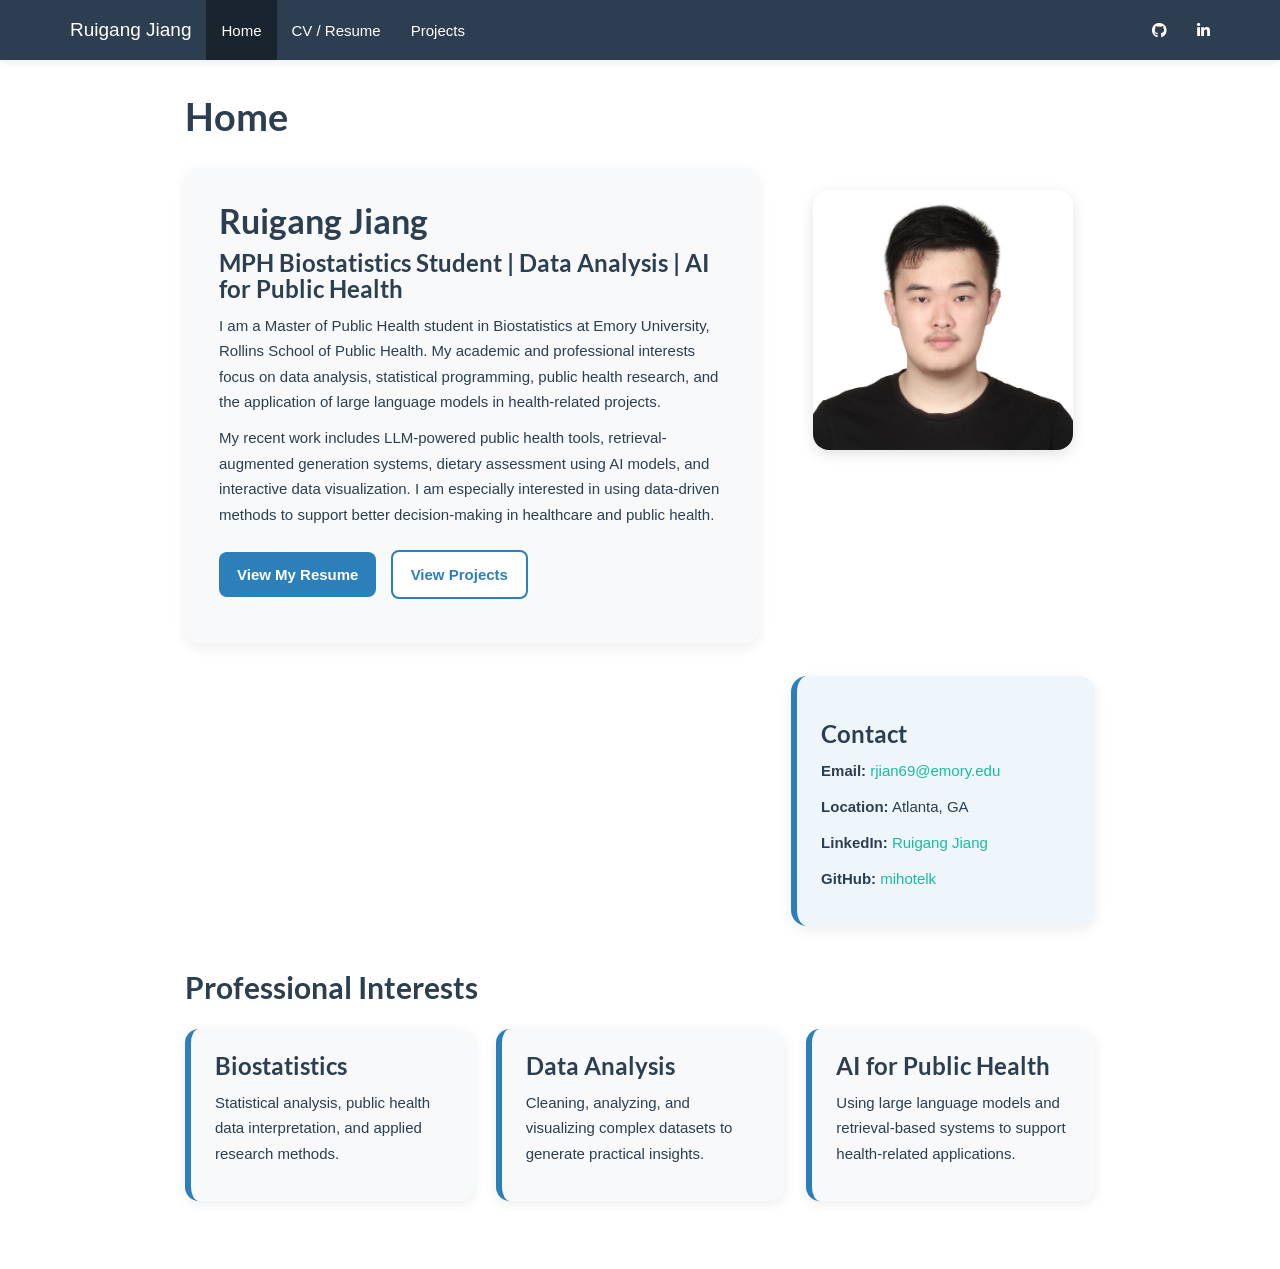
==== docs/index.html @ 3372ec4f "complete personal website" ====
<!DOCTYPE html>

<html>

<head>

<meta charset="utf-8" />
<meta name="generator" content="pandoc" />
<meta http-equiv="X-UA-Compatible" content="IE=EDGE" />




<title>Home</title>

<script src="site_libs/header-attrs-2.29/header-attrs.js"></script>
<script src="site_libs/jquery-3.6.0/jquery-3.6.0.min.js"></script>
<meta name="viewport" content="width=device-width, initial-scale=1" />
<link href="site_libs/bootstrap-3.3.5/css/flatly.min.css" rel="stylesheet" />
<script src="site_libs/bootstrap-3.3.5/js/bootstrap.min.js"></script>
<script src="site_libs/bootstrap-3.3.5/shim/html5shiv.min.js"></script>
<script src="site_libs/bootstrap-3.3.5/shim/respond.min.js"></script>
<style>h1 {font-size: 34px;}
       h1.title {font-size: 38px;}
       h2 {font-size: 30px;}
       h3 {font-size: 24px;}
       h4 {font-size: 18px;}
       h5 {font-size: 16px;}
       h6 {font-size: 12px;}
       code {color: inherit; background-color: rgba(0, 0, 0, 0.04);}
       pre:not([class]) { background-color: white }</style>
<script src="site_libs/navigation-1.1/tabsets.js"></script>
<link href="site_libs/highlightjs-9.12.0/default.css" rel="stylesheet" />
<script src="site_libs/highlightjs-9.12.0/highlight.js"></script>
<link href="site_libs/font-awesome-6.5.2/css/all.min.css" rel="stylesheet" />
<link href="site_libs/font-awesome-6.5.2/css/v4-shims.min.css" rel="stylesheet" />

<style type="text/css">
  code{white-space: pre-wrap;}
  span.smallcaps{font-variant: small-caps;}
  span.underline{text-decoration: underline;}
  div.column{display: inline-block; vertical-align: top; width: 50%;}
  div.hanging-indent{margin-left: 1.5em; text-indent: -1.5em;}
  ul.task-list{list-style: none;}
    </style>

<style type="text/css">code{white-space: pre;}</style>
<script type="text/javascript">
if (window.hljs) {
  hljs.configure({languages: []});
  hljs.initHighlightingOnLoad();
  if (document.readyState && document.readyState === "complete") {
    window.setTimeout(function() { hljs.initHighlighting(); }, 0);
  }
}
</script>






<link rel="stylesheet" href="styles.css" type="text/css" />



<style type = "text/css">
.main-container {
  max-width: 940px;
  margin-left: auto;
  margin-right: auto;
}
img {
  max-width:100%;
}
.tabbed-pane {
  padding-top: 12px;
}
.html-widget {
  margin-bottom: 20px;
}
button.code-folding-btn:focus {
  outline: none;
}
summary {
  display: list-item;
}
details > summary > p:only-child {
  display: inline;
}
pre code {
  padding: 0;
}
</style>


<style type="text/css">
.dropdown-submenu {
  position: relative;
}
.dropdown-submenu>.dropdown-menu {
  top: 0;
  left: 100%;
  margin-top: -6px;
  margin-left: -1px;
  border-radius: 0 6px 6px 6px;
}
.dropdown-submenu:hover>.dropdown-menu {
  display: block;
}
.dropdown-submenu>a:after {
  display: block;
  content: " ";
  float: right;
  width: 0;
  height: 0;
  border-color: transparent;
  border-style: solid;
  border-width: 5px 0 5px 5px;
  border-left-color: #cccccc;
  margin-top: 5px;
  margin-right: -10px;
}
.dropdown-submenu:hover>a:after {
  border-left-color: #adb5bd;
}
.dropdown-submenu.pull-left {
  float: none;
}
.dropdown-submenu.pull-left>.dropdown-menu {
  left: -100%;
  margin-left: 10px;
  border-radius: 6px 0 6px 6px;
}
</style>

<script type="text/javascript">
// manage active state of menu based on current page
$(document).ready(function () {
  // active menu anchor
  href = window.location.pathname
  href = href.substr(href.lastIndexOf('/') + 1)
  if (href === "")
    href = "index.html";
  var menuAnchor = $('a[href="' + href + '"]');

  // mark the anchor link active (and if it's in a dropdown, also mark that active)
  var dropdown = menuAnchor.closest('li.dropdown');
  if (window.bootstrap) { // Bootstrap 4+
    menuAnchor.addClass('active');
    dropdown.find('> .dropdown-toggle').addClass('active');
  } else { // Bootstrap 3
    menuAnchor.parent().addClass('active');
    dropdown.addClass('active');
  }

  // Navbar adjustments
  var navHeight = $(".navbar").first().height() + 15;
  var style = document.createElement('style');
  var pt = "padding-top: " + navHeight + "px; ";
  var mt = "margin-top: -" + navHeight + "px; ";
  var css = "";
  // offset scroll position for anchor links (for fixed navbar)
  for (var i = 1; i <= 6; i++) {
    css += ".section h" + i + "{ " + pt + mt + "}\n";
  }
  style.innerHTML = "body {" + pt + "padding-bottom: 40px; }\n" + css;
  document.head.appendChild(style);
});
</script>

<!-- tabsets -->

<style type="text/css">
.tabset-dropdown > .nav-tabs {
  display: inline-table;
  max-height: 500px;
  min-height: 44px;
  overflow-y: auto;
  border: 1px solid #ddd;
  border-radius: 4px;
}

.tabset-dropdown > .nav-tabs > li.active:before, .tabset-dropdown > .nav-tabs.nav-tabs-open:before {
  content: "\e259";
  font-family: 'Glyphicons Halflings';
  display: inline-block;
  padding: 10px;
  border-right: 1px solid #ddd;
}

.tabset-dropdown > .nav-tabs.nav-tabs-open > li.active:before {
  content: "\e258";
  font-family: 'Glyphicons Halflings';
  border: none;
}

.tabset-dropdown > .nav-tabs > li.active {
  display: block;
}

.tabset-dropdown > .nav-tabs > li > a,
.tabset-dropdown > .nav-tabs > li > a:focus,
.tabset-dropdown > .nav-tabs > li > a:hover {
  border: none;
  display: inline-block;
  border-radius: 4px;
  background-color: transparent;
}

.tabset-dropdown > .nav-tabs.nav-tabs-open > li {
  display: block;
  float: none;
}

.tabset-dropdown > .nav-tabs > li {
  display: none;
}
</style>

<!-- code folding -->




</head>

<body>


<div class="container-fluid main-container">




<div class="navbar navbar-default  navbar-fixed-top" role="navigation">
  <div class="container">
    <div class="navbar-header">
      <button type="button" class="navbar-toggle collapsed" data-toggle="collapse" data-bs-toggle="collapse" data-target="#navbar" data-bs-target="#navbar">
        <span class="icon-bar"></span>
        <span class="icon-bar"></span>
        <span class="icon-bar"></span>
      </button>
      <a class="navbar-brand" href="index.html">Ruigang Jiang</a>
    </div>
    <div id="navbar" class="navbar-collapse collapse">
      <ul class="nav navbar-nav">
        <li>
  <a href="index.html">Home</a>
</li>
<li>
  <a href="resume.html">CV / Resume</a>
</li>
<li>
  <a href="projects.html">Projects</a>
</li>
      </ul>
      <ul class="nav navbar-nav navbar-right">
        <li>
  <a href="https://github.com/mihotelk">
    <span class="fa fa-github"></span>
     
  </a>
</li>
<li>
  <a href="https://www.linkedin.com/in/ruigang-jiang-68bb002ab/">
    <span class="fa fa-linkedin"></span>
     
  </a>
</li>
      </ul>
    </div><!--/.nav-collapse -->
  </div><!--/.container -->
</div><!--/.navbar -->

<div id="header">



<h1 class="title toc-ignore">Home</h1>

</div>


<div class="hero-section">
<div id="ruigang-jiang" class="section level1 hero-text">
<h1>Ruigang Jiang</h1>
<div id="mph-biostatistics-student-data-analysis-ai-for-public-health"
class="section level3">
<h3>MPH Biostatistics Student | Data Analysis | AI for Public
Health</h3>
<p>I am a Master of Public Health student in Biostatistics at Emory
University, Rollins School of Public Health. My academic and
professional interests focus on data analysis, statistical programming,
public health research, and the application of large language models in
health-related projects.</p>
<p>My recent work includes LLM-powered public health tools,
retrieval-augmented generation systems, dietary assessment using AI
models, and interactive data visualization. I am especially interested
in using data-driven methods to support better decision-making in
healthcare and public health.</p>
<p><a class="button-primary" href="resume.html">View My Resume</a>
<a class="button-secondary" href="projects.html">View Projects</a></p>
</div>
</div>
<div class="hero-photo">
<p><img src="images/profile.jpg" alt="Profile photo"></p>
</div>
<div class="hero-card">
<h3>
Contact
</h3>
<p>
<strong>Email:</strong> <a href="mailto:rjian69@emory.edu"
class="email">rjian69@emory.edu</a>
</p>
<p>
<strong>Location:</strong> Atlanta, GA
</p>
<p>
<strong>LinkedIn:</strong>
<a href="https://www.linkedin.com/in/ruigang-jiang-68bb002ab/" target="_blank">Ruigang
Jiang</a>
</p>
<p>
<strong>GitHub:</strong>
<a href="https://github.com/mihotelk" target="_blank">mihotelk</a>
</p>
</div>
</div>
<div id="professional-interests" class="section level2">
<h2>Professional Interests</h2>
<div class="card-container">
<div class="info-card">
<h3>
Biostatistics
</h3>
<p>
Statistical analysis, public health data interpretation, and applied
research methods.
</p>
</div>
<div class="info-card">
<h3>
Data Analysis
</h3>
<p>
Cleaning, analyzing, and visualizing complex datasets to generate
practical insights.
</p>
</div>
<div class="info-card">
<h3>
AI for Public Health
</h3>
<p>
Using large language models and retrieval-based systems to support
health-related applications.
</p>
</div>
</div>
</div>




</div>

<script>

// add bootstrap table styles to pandoc tables
function bootstrapStylePandocTables() {
  $('tr.odd').parent('tbody').parent('table').addClass('table table-condensed');
}
$(document).ready(function () {
  bootstrapStylePandocTables();
});


</script>

<!-- tabsets -->

<script>
$(document).ready(function () {
  window.buildTabsets("TOC");
});

$(document).ready(function () {
  $('.tabset-dropdown > .nav-tabs > li').click(function () {
    $(this).parent().toggleClass('nav-tabs-open');
  });
});
</script>

<!-- code folding -->


<!-- dynamically load mathjax for compatibility with self-contained -->
<script>
  (function () {
    var script = document.createElement("script");
    script.type = "text/javascript";
    script.src  = "https://mathjax.rstudio.com/latest/MathJax.js?config=TeX-AMS-MML_HTMLorMML";
    document.getElementsByTagName("head")[0].appendChild(script);
  })();
</script>

</body>
</html>
---- docs/site_libs/bootstrap-3.3.5/css/flatly.min.css ----
@font-face {
  font-family: 'Lato';
  font-style: normal;
  font-weight: 400;
  src: url(fonts/Lato.ttf) format('truetype');
}
@font-face {
  font-family: 'Lato';
  font-style: normal;
  font-weight: 700;
  src: url(fonts/LatoBold.ttf) format('truetype');
}
@font-face {
  font-family: 'Lato';
  font-style: italic;
  font-weight: 400;
  src: url(fonts/LatoItalic.ttf) format('truetype');
}

/*!
 * bootswatch v3.3.6
 * Homepage: http://bootswatch.com
 * Copyright 2012-2015 Thomas Park
 * Licensed under MIT
 * Based on Bootstrap
*//*!
 * Bootstrap v3.3.6 (http://getbootstrap.com)
 * Copyright 2011-2015 Twitter, Inc.
 * Licensed under MIT (https://github.com/twbs/bootstrap/blob/master/LICENSE)
 *//*! normalize.css v3.0.3 | MIT License | github.com/necolas/normalize.css */html{font-family:sans-serif;-ms-text-size-adjust:100%;-webkit-text-size-adjust:100%}body{margin:0}article,aside,details,figcaption,figure,footer,header,hgroup,main,menu,nav,section,summary{display:block}audio,canvas,progress,video{display:inline-block;vertical-align:baseline}audio:not([controls]){display:none;height:0}[hidden],template{display:none}a{background-color:transparent}a:active,a:hover{outline:0}abbr[title]{border-bottom:1px dotted}b,strong{font-weight:bold}dfn{font-style:italic}h1{font-size:2em;margin:0.67em 0}mark{background:#ff0;color:#000}small{font-size:80%}sub,sup{font-size:75%;line-height:0;position:relative;vertical-align:baseline}sup{top:-0.5em}sub{bottom:-0.25em}img{border:0}svg:not(:root){overflow:hidden}figure{margin:1em 40px}hr{-webkit-box-sizing:content-box;-moz-box-sizing:content-box;box-sizing:content-box;height:0}pre{overflow:auto}code,kbd,pre,samp{font-family:monospace, monospace;font-size:1em}button,input,optgroup,select,textarea{color:inherit;font:inherit;margin:0}button{overflow:visible}button,select{text-transform:none}button,html input[type="button"],input[type="reset"],input[type="submit"]{-webkit-appearance:button;cursor:pointer}button[disabled],html input[disabled]{cursor:default}button::-moz-focus-inner,input::-moz-focus-inner{border:0;padding:0}input{line-height:normal}input[type="checkbox"],input[type="radio"]{-webkit-box-sizing:border-box;-moz-box-sizing:border-box;box-sizing:border-box;padding:0}input[type="number"]::-webkit-inner-spin-button,input[type="number"]::-webkit-outer-spin-button{height:auto}input[type="search"]{-webkit-appearance:textfield;-webkit-box-sizing:content-box;-moz-box-sizing:content-box;box-sizing:content-box}input[type="search"]::-webkit-search-cancel-button,input[type="search"]::-webkit-search-decoration{-webkit-appearance:none}fieldset{border:1px solid #c0c0c0;margin:0 2px;padding:0.35em 0.625em 0.75em}legend{border:0;padding:0}textarea{overflow:auto}optgroup{font-weight:bold}table{border-collapse:collapse;border-spacing:0}td,th{padding:0}/*! Source: https://github.com/h5bp/html5-boilerplate/blob/master/src/css/main.css */@media print{*,*:before,*:after{background:transparent !important;color:#000 !important;-webkit-box-shadow:none !important;box-shadow:none !important;text-shadow:none !important}a,a:visited{text-decoration:underline}a[href]:after{content:" (" attr(href) ")"}abbr[title]:after{content:" (" attr(title) ")"}a[href^="#"]:after,a[href^="javascript:"]:after{content:""}pre,blockquote{border:1px solid #999;page-break-inside:avoid}thead{display:table-header-group}tr,img{page-break-inside:avoid}img{max-width:100% !important}p,h2,h3{orphans:3;widows:3}h2,h3{page-break-after:avoid}.navbar{display:none}.btn>.caret,.dropup>.btn>.caret{border-top-color:#000 !important}.label{border:1px solid #000}.table{border-collapse:collapse !important}.table td,.table th{background-color:#fff !important}.table-bordered th,.table-bordered td{border:1px solid #ddd !important}}@font-face{font-family:'Glyphicons Halflings';src:url('../fonts/glyphicons-halflings-regular.eot');src:url('../fonts/glyphicons-halflings-regular.eot?#iefix') format('embedded-opentype'),url('../fonts/glyphicons-halflings-regular.woff') format('woff'),url('../fonts/glyphicons-halflings-regular.ttf') format('truetype'),url('../fonts/glyphicons-halflings-regular.svg#glyphicons_halflingsregular') format('svg')}.glyphicon{position:relative;top:1px;display:inline-block;font-family:'Glyphicons Halflings';font-style:normal;font-weight:normal;line-height:1;-webkit-font-smoothing:antialiased;-moz-osx-font-smoothing:grayscale}.glyphicon-asterisk:before{content:"\002a"}.glyphicon-plus:before{content:"\002b"}.glyphicon-euro:before,.glyphicon-eur:before{content:"\20ac"}.glyphicon-minus:before{content:"\2212"}.glyphicon-cloud:before{content:"\2601"}.glyphicon-envelope:before{content:"\2709"}.glyphicon-pencil:before{content:"\270f"}.glyphicon-glass:before{content:"\e001"}.glyphicon-music:before{content:"\e002"}.glyphicon-search:before{content:"\e003"}.glyphicon-heart:before{content:"\e005"}.glyphicon-star:before{content:"\e006"}.glyphicon-star-empty:before{content:"\e007"}.glyphicon-user:before{content:"\e008"}.glyphicon-film:before{content:"\e009"}.glyphicon-th-large:before{content:"\e010"}.glyphicon-th:before{content:"\e011"}.glyphicon-th-list:before{content:"\e012"}.glyphicon-ok:before{content:"\e013"}.glyphicon-remove:before{content:"\e014"}.glyphicon-zoom-in:before{content:"\e015"}.glyphicon-zoom-out:before{content:"\e016"}.glyphicon-off:before{content:"\e017"}.glyphicon-signal:before{content:"\e018"}.glyphicon-cog:before{content:"\e019"}.glyphicon-trash:before{content:"\e020"}.glyphicon-home:before{content:"\e021"}.glyphicon-file:before{content:"\e022"}.glyphicon-time:before{content:"\e023"}.glyphicon-road:before{content:"\e024"}.glyphicon-download-alt:before{content:"\e025"}.glyphicon-download:before{content:"\e026"}.glyphicon-upload:before{content:"\e027"}.glyphicon-inbox:before{content:"\e028"}.glyphicon-play-circle:before{content:"\e029"}.glyphicon-repeat:before{content:"\e030"}.glyphicon-refresh:before{content:"\e031"}.glyphicon-list-alt:before{content:"\e032"}.glyphicon-lock:before{content:"\e033"}.glyphicon-flag:before{content:"\e034"}.glyphicon-headphones:before{content:"\e035"}.glyphicon-volume-off:before{content:"\e036"}.glyphicon-volume-down:before{content:"\e037"}.glyphicon-volume-up:before{content:"\e038"}.glyphicon-qrcode:before{content:"\e039"}.glyphicon-barcode:before{content:"\e040"}.glyphicon-tag:before{content:"\e041"}.glyphicon-tags:before{content:"\e042"}.glyphicon-book:before{content:"\e043"}.glyphicon-bookmark:before{content:"\e044"}.glyphicon-print:before{content:"\e045"}.glyphicon-camera:before{content:"\e046"}.glyphicon-font:before{content:"\e047"}.glyphicon-bold:before{content:"\e048"}.glyphicon-italic:before{content:"\e049"}.glyphicon-text-height:before{content:"\e050"}.glyphicon-text-width:before{content:"\e051"}.glyphicon-align-left:before{content:"\e052"}.glyphicon-align-center:before{content:"\e053"}.glyphicon-align-right:before{content:"\e054"}.glyphicon-align-justify:before{content:"\e055"}.glyphicon-list:before{content:"\e056"}.glyphicon-indent-left:before{content:"\e057"}.glyphicon-indent-right:before{content:"\e058"}.glyphicon-facetime-video:before{content:"\e059"}.glyphicon-picture:before{content:"\e060"}.glyphicon-map-marker:before{content:"\e062"}.glyphicon-adjust:before{content:"\e063"}.glyphicon-tint:before{content:"\e064"}.glyphicon-edit:before{content:"\e065"}.glyphicon-share:before{content:"\e066"}.glyphicon-check:before{content:"\e067"}.glyphicon-move:before{content:"\e068"}.glyphicon-step-backward:before{content:"\e069"}.glyphicon-fast-backward:before{content:"\e070"}.glyphicon-backward:before{content:"\e071"}.glyphicon-play:before{content:"\e072"}.glyphicon-pause:before{content:"\e073"}.glyphicon-stop:before{content:"\e074"}.glyphicon-forward:before{content:"\e075"}.glyphicon-fast-forward:before{content:"\e076"}.glyphicon-step-forward:before{content:"\e077"}.glyphicon-eject:before{content:"\e078"}.glyphicon-chevron-left:before{content:"\e079"}.glyphicon-chevron-right:before{content:"\e080"}.glyphicon-plus-sign:before{content:"\e081"}.glyphicon-minus-sign:before{content:"\e082"}.glyphicon-remove-sign:before{content:"\e083"}.glyphicon-ok-sign:before{content:"\e084"}.glyphicon-question-sign:before{content:"\e085"}.glyphicon-info-sign:before{content:"\e086"}.glyphicon-screenshot:before{content:"\e087"}.glyphicon-remove-circle:before{content:"\e088"}.glyphicon-ok-circle:before{content:"\e089"}.glyphicon-ban-circle:before{content:"\e090"}.glyphicon-arrow-left:before{content:"\e091"}.glyphicon-arrow-right:before{content:"\e092"}.glyphicon-arrow-up:before{content:"\e093"}.glyphicon-arrow-down:before{content:"\e094"}.glyphicon-share-alt:before{content:"\e095"}.glyphicon-resize-full:before{content:"\e096"}.glyphicon-resize-small:before{content:"\e097"}.glyphicon-exclamation-sign:before{content:"\e101"}.glyphicon-gift:before{content:"\e102"}.glyphicon-leaf:before{content:"\e103"}.glyphicon-fire:before{content:"\e104"}.glyphicon-eye-open:before{content:"\e105"}.glyphicon-eye-close:before{content:"\e106"}.glyphicon-warning-sign:before{content:"\e107"}.glyphicon-plane:before{content:"\e108"}.glyphicon-calendar:before{content:"\e109"}.glyphicon-random:before{content:"\e110"}.glyphicon-comment:before{content:"\e111"}.glyphicon-magnet:before{content:"\e112"}.glyphicon-chevron-up:before{content:"\e113"}.glyphicon-chevron-down:before{content:"\e114"}.glyphicon-retweet:before{content:"\e115"}.glyphicon-shopping-cart:before{content:"\e116"}.glyphicon-folder-close:before{content:"\e117"}.glyphicon-folder-open:before{content:"\e118"}.glyphicon-resize-vertical:before{content:"\e119"}.glyphicon-resize-horizontal:before{content:"\e120"}.glyphicon-hdd:before{content:"\e121"}.glyphicon-bullhorn:before{content:"\e122"}.glyphicon-bell:before{content:"\e123"}.glyphicon-certificate:before{content:"\e124"}.glyphicon-thumbs-up:before{content:"\e125"}.glyphicon-thumbs-down:before{content:"\e126"}.glyphicon-hand-right:before{content:"\e127"}.glyphicon-hand-left:before{content:"\e128"}.glyphicon-hand-up:before{content:"\e129"}.glyphicon-hand-down:before{content:"\e130"}.glyphicon-circle-arrow-right:before{content:"\e131"}.glyphicon-circle-arrow-left:before{content:"\e132"}.glyphicon-circle-arrow-up:before{content:"\e133"}.glyphicon-circle-arrow-down:before{content:"\e134"}.glyphicon-globe:before{content:"\e135"}.glyphicon-wrench:before{content:"\e136"}.glyphicon-tasks:before{content:"\e137"}.glyphicon-filter:before{content:"\e138"}.glyphicon-briefcase:before{content:"\e139"}.glyphicon-fullscreen:before{content:"\e140"}.glyphicon-dashboard:before{content:"\e141"}.glyphicon-paperclip:before{content:"\e142"}.glyphicon-heart-empty:before{content:"\e143"}.glyphicon-link:before{content:"\e144"}.glyphicon-phone:before{content:"\e145"}.glyphicon-pushpin:before{content:"\e146"}.glyphicon-usd:before{content:"\e148"}.glyphicon-gbp:before{content:"\e149"}.glyphicon-sort:before{content:"\e150"}.glyphicon-sort-by-alphabet:before{content:"\e151"}.glyphicon-sort-by-alphabet-alt:before{content:"\e152"}.glyphicon-sort-by-order:before{content:"\e153"}.glyphicon-sort-by-order-alt:before{content:"\e154"}.glyphicon-sort-by-attributes:before{content:"\e155"}.glyphicon-sort-by-attributes-alt:before{content:"\e156"}.glyphicon-unchecked:before{content:"\e157"}.glyphicon-expand:before{content:"\e158"}.glyphicon-collapse-down:before{content:"\e159"}.glyphicon-collapse-up:before{content:"\e160"}.glyphicon-log-in:before{content:"\e161"}.glyphicon-flash:before{content:"\e162"}.glyphicon-log-out:before{content:"\e163"}.glyphicon-new-window:before{content:"\e164"}.glyphicon-record:before{content:"\e165"}.glyphicon-save:before{content:"\e166"}.glyphicon-open:before{content:"\e167"}.glyphicon-saved:before{content:"\e168"}.glyphicon-import:before{content:"\e169"}.glyphicon-export:before{content:"\e170"}.glyphicon-send:before{content:"\e171"}.glyphicon-floppy-disk:before{content:"\e172"}.glyphicon-floppy-saved:before{content:"\e173"}.glyphicon-floppy-remove:before{content:"\e174"}.glyphicon-floppy-save:before{content:"\e175"}.glyphicon-floppy-open:before{content:"\e176"}.glyphicon-credit-card:before{content:"\e177"}.glyphicon-transfer:before{content:"\e178"}.glyphicon-cutlery:before{content:"\e179"}.glyphicon-header:before{content:"\e180"}.glyphicon-compressed:before{content:"\e181"}.glyphicon-earphone:before{content:"\e182"}.glyphicon-phone-alt:before{content:"\e183"}.glyphicon-tower:before{content:"\e184"}.glyphicon-stats:before{content:"\e185"}.glyphicon-sd-video:before{content:"\e186"}.glyphicon-hd-video:before{content:"\e187"}.glyphicon-subtitles:before{content:"\e188"}.glyphicon-sound-stereo:before{content:"\e189"}.glyphicon-sound-dolby:before{content:"\e190"}.glyphicon-sound-5-1:before{content:"\e191"}.glyphicon-sound-6-1:before{content:"\e192"}.glyphicon-sound-7-1:before{content:"\e193"}.glyphicon-copyright-mark:before{content:"\e194"}.glyphicon-registration-mark:before{content:"\e195"}.glyphicon-cloud-download:before{content:"\e197"}.glyphicon-cloud-upload:before{content:"\e198"}.glyphicon-tree-conifer:before{content:"\e199"}.glyphicon-tree-deciduous:before{content:"\e200"}.glyphicon-cd:before{content:"\e201"}.glyphicon-save-file:before{content:"\e202"}.glyphicon-open-file:before{content:"\e203"}.glyphicon-level-up:before{content:"\e204"}.glyphicon-copy:before{content:"\e205"}.glyphicon-paste:before{content:"\e206"}.glyphicon-alert:before{content:"\e209"}.glyphicon-equalizer:before{content:"\e210"}.glyphicon-king:before{content:"\e211"}.glyphicon-queen:before{content:"\e212"}.glyphicon-pawn:before{content:"\e213"}.glyphicon-bishop:before{content:"\e214"}.glyphicon-knight:before{content:"\e215"}.glyphicon-baby-formula:before{content:"\e216"}.glyphicon-tent:before{content:"\26fa"}.glyphicon-blackboard:before{content:"\e218"}.glyphicon-bed:before{content:"\e219"}.glyphicon-apple:before{content:"\f8ff"}.glyphicon-erase:before{content:"\e221"}.glyphicon-hourglass:before{content:"\231b"}.glyphicon-lamp:before{content:"\e223"}.glyphicon-duplicate:before{content:"\e224"}.glyphicon-piggy-bank:before{content:"\e225"}.glyphicon-scissors:before{content:"\e226"}.glyphicon-bitcoin:before{content:"\e227"}.glyphicon-btc:before{content:"\e227"}.glyphicon-xbt:before{content:"\e227"}.glyphicon-yen:before{content:"\00a5"}.glyphicon-jpy:before{content:"\00a5"}.glyphicon-ruble:before{content:"\20bd"}.glyphicon-rub:before{content:"\20bd"}.glyphicon-scale:before{content:"\e230"}.glyphicon-ice-lolly:before{content:"\e231"}.glyphicon-ice-lolly-tasted:before{content:"\e232"}.glyphicon-education:before{content:"\e233"}.glyphicon-option-horizontal:before{content:"\e234"}.glyphicon-option-vertical:before{content:"\e235"}.glyphicon-menu-hamburger:before{content:"\e236"}.glyphicon-modal-window:before{content:"\e237"}.glyphicon-oil:before{content:"\e238"}.glyphicon-grain:before{content:"\e239"}.glyphicon-sunglasses:before{content:"\e240"}.glyphicon-text-size:before{content:"\e241"}.glyphicon-text-color:before{content:"\e242"}.glyphicon-text-background:before{content:"\e243"}.glyphicon-object-align-top:before{content:"\e244"}.glyphicon-object-align-bottom:before{content:"\e245"}.glyphicon-object-align-horizontal:before{content:"\e246"}.glyphicon-object-align-left:before{content:"\e247"}.glyphicon-object-align-vertical:before{content:"\e248"}.glyphicon-object-align-right:before{content:"\e249"}.glyphicon-triangle-right:before{content:"\e250"}.glyphicon-triangle-left:before{content:"\e251"}.glyphicon-triangle-bottom:before{content:"\e252"}.glyphicon-triangle-top:before{content:"\e253"}.glyphicon-console:before{content:"\e254"}.glyphicon-superscript:before{content:"\e255"}.glyphicon-subscript:before{content:"\e256"}.glyphicon-menu-left:before{content:"\e257"}.glyphicon-menu-right:before{content:"\e258"}.glyphicon-menu-down:before{content:"\e259"}.glyphicon-menu-up:before{content:"\e260"}*{-webkit-box-sizing:border-box;-moz-box-sizing:border-box;box-sizing:border-box}*:before,*:after{-webkit-box-sizing:border-box;-moz-box-sizing:border-box;box-sizing:border-box}html{font-size:10px;-webkit-tap-highlight-color:rgba(0,0,0,0)}body{font-family:"Lato","Helvetica Neue",Helvetica,Arial,sans-serif;font-size:15px;line-height:1.42857143;color:#2c3e50;background-color:#ffffff}input,button,select,textarea{font-family:inherit;font-size:inherit;line-height:inherit}a{color:#18bc9c;text-decoration:none}a:hover,a:focus{color:#18bc9c;text-decoration:underline}a:focus{outline:thin dotted;outline:5px auto -webkit-focus-ring-color;outline-offset:-2px}figure{margin:0}img{vertical-align:middle}.img-responsive,.thumbnail>img,.thumbnail a>img,.carousel-inner>.item>img,.carousel-inner>.item>a>img{display:block;max-width:100%;height:auto}.img-rounded{border-radius:6px}.img-thumbnail{padding:4px;line-height:1.42857143;background-color:#ffffff;border:1px solid #ecf0f1;border-radius:4px;-webkit-transition:all .2s ease-in-out;-o-transition:all .2s ease-in-out;transition:all .2s ease-in-out;display:inline-block;max-width:100%;height:auto}.img-circle{border-radius:50%}hr{margin-top:21px;margin-bottom:21px;border:0;border-top:1px solid #ecf0f1}.sr-only{position:absolute;width:1px;height:1px;margin:-1px;padding:0;overflow:hidden;clip:rect(0, 0, 0, 0);border:0}.sr-only-focusable:active,.sr-only-focusable:focus{position:static;width:auto;height:auto;margin:0;overflow:visible;clip:auto}[role="button"]{cursor:pointer}h1,h2,h3,h4,h5,h6,.h1,.h2,.h3,.h4,.h5,.h6{font-family:"Lato","Helvetica Neue",Helvetica,Arial,sans-serif;font-weight:400;line-height:1.1;color:inherit}h1 small,h2 small,h3 small,h4 small,h5 small,h6 small,.h1 small,.h2 small,.h3 small,.h4 small,.h5 small,.h6 small,h1 .small,h2 .small,h3 .small,h4 .small,h5 .small,h6 .small,.h1 .small,.h2 .small,.h3 .small,.h4 .small,.h5 .small,.h6 .small{font-weight:normal;line-height:1;color:#b4bcc2}h1,.h1,h2,.h2,h3,.h3{margin-top:21px;margin-bottom:10.5px}h1 small,.h1 small,h2 small,.h2 small,h3 small,.h3 small,h1 .small,.h1 .small,h2 .small,.h2 .small,h3 .small,.h3 .small{font-size:65%}h4,.h4,h5,.h5,h6,.h6{margin-top:10.5px;margin-bottom:10.5px}h4 small,.h4 small,h5 small,.h5 small,h6 small,.h6 small,h4 .small,.h4 .small,h5 .small,.h5 .small,h6 .small,.h6 .small{font-size:75%}h1,.h1{font-size:39px}h2,.h2{font-size:32px}h3,.h3{font-size:26px}h4,.h4{font-size:19px}h5,.h5{font-size:15px}h6,.h6{font-size:13px}p{margin:0 0 10.5px}.lead{margin-bottom:21px;font-size:17px;font-weight:300;line-height:1.4}@media (min-width:768px){.lead{font-size:22.5px}}small,.small{font-size:86%}mark,.mark{background-color:#f39c12;padding:.2em}.text-left{text-align:left}.text-right{text-align:right}.text-center{text-align:center}.text-justify{text-align:justify}.text-nowrap{white-space:nowrap}.text-lowercase{text-transform:lowercase}.text-uppercase{text-transform:uppercase}.text-capitalize{text-transform:capitalize}.text-muted{color:#b4bcc2}.text-primary{color:#2c3e50}a.text-primary:hover,a.text-primary:focus{color:#1a242f}.text-success{color:#ffffff}a.text-success:hover,a.text-success:focus{color:#e6e6e6}.text-info{color:#ffffff}a.text-info:hover,a.text-info:focus{color:#e6e6e6}.text-warning{color:#ffffff}a.text-warning:hover,a.text-warning:focus{color:#e6e6e6}.text-danger{color:#ffffff}a.text-danger:hover,a.text-danger:focus{color:#e6e6e6}.bg-primary{color:#fff;background-color:#2c3e50}a.bg-primary:hover,a.bg-primary:focus{background-color:#1a242f}.bg-success{background-color:#18bc9c}a.bg-success:hover,a.bg-success:focus{background-color:#128f76}.bg-info{background-color:#3498db}a.bg-info:hover,a.bg-info:focus{background-color:#217dbb}.bg-warning{background-color:#f39c12}a.bg-warning:hover,a.bg-warning:focus{background-color:#c87f0a}.bg-danger{background-color:#e74c3c}a.bg-danger:hover,a.bg-danger:focus{background-color:#d62c1a}.page-header{padding-bottom:9.5px;margin:42px 0 21px;border-bottom:1px solid transparent}ul,ol{margin-top:0;margin-bottom:10.5px}ul ul,ol ul,ul ol,ol ol{margin-bottom:0}.list-unstyled{padding-left:0;list-style:none}.list-inline{padding-left:0;list-style:none;margin-left:-5px}.list-inline>li{display:inline-block;padding-left:5px;padding-right:5px}dl{margin-top:0;margin-bottom:21px}dt,dd{line-height:1.42857143}dt{font-weight:bold}dd{margin-left:0}@media (min-width:768px){.dl-horizontal dt{float:left;width:160px;clear:left;text-align:right;overflow:hidden;text-overflow:ellipsis;white-space:nowrap}.dl-horizontal dd{margin-left:180px}}abbr[title],abbr[data-original-title]{cursor:help;border-bottom:1px dotted #b4bcc2}.initialism{font-size:90%;text-transform:uppercase}blockquote{padding:10.5px 21px;margin:0 0 21px;font-size:18.75px;border-left:5px solid #ecf0f1}blockquote p:last-child,blockquote ul:last-child,blockquote ol:last-child{margin-bottom:0}blockquote footer,blockquote small,blockquote .small{display:block;font-size:80%;line-height:1.42857143;color:#b4bcc2}blockquote footer:before,blockquote small:before,blockquote .small:before{content:'\2014 \00A0'}.blockquote-reverse,blockquote.pull-right{padding-right:15px;padding-left:0;border-right:5px solid #ecf0f1;border-left:0;text-align:right}.blockquote-reverse footer:before,blockquote.pull-right footer:before,.blockquote-reverse small:before,blockquote.pull-right small:before,.blockquote-reverse .small:before,blockquote.pull-right .small:before{content:''}.blockquote-reverse footer:after,blockquote.pull-right footer:after,.blockquote-reverse small:after,blockquote.pull-right small:after,.blockquote-reverse .small:after,blockquote.pull-right .small:after{content:'\00A0 \2014'}address{margin-bottom:21px;font-style:normal;line-height:1.42857143}code,kbd,pre,samp{font-family:monospace}code{padding:2px 4px;font-size:90%;color:#c7254e;background-color:#f9f2f4;border-radius:4px}kbd{padding:2px 4px;font-size:90%;color:#ffffff;background-color:#333333;border-radius:3px;-webkit-box-shadow:inset 0 -1px 0 rgba(0,0,0,0.25);box-shadow:inset 0 -1px 0 rgba(0,0,0,0.25)}kbd kbd{padding:0;font-size:100%;font-weight:bold;-webkit-box-shadow:none;box-shadow:none}pre{display:block;padding:10px;margin:0 0 10.5px;font-size:14px;line-height:1.42857143;word-break:break-all;word-wrap:break-word;color:#7b8a8b;background-color:#ecf0f1;border:1px solid #cccccc;border-radius:4px}pre code{padding:0;font-size:inherit;color:inherit;white-space:pre-wrap;background-color:transparent;border-radius:0}.pre-scrollable{max-height:340px;overflow-y:scroll}.container{margin-right:auto;margin-left:auto;padding-left:15px;padding-right:15px}@media (min-width:768px){.container{width:750px}}@media (min-width:992px){.container{width:970px}}@media (min-width:1200px){.container{width:1170px}}.container-fluid{margin-right:auto;margin-left:auto;padding-left:15px;padding-right:15px}.row{margin-left:-15px;margin-right:-15px}.col-xs-1,.col-sm-1,.col-md-1,.col-lg-1,.col-xs-2,.col-sm-2,.col-md-2,.col-lg-2,.col-xs-3,.col-sm-3,.col-md-3,.col-lg-3,.col-xs-4,.col-sm-4,.col-md-4,.col-lg-4,.col-xs-5,.col-sm-5,.col-md-5,.col-lg-5,.col-xs-6,.col-sm-6,.col-md-6,.col-lg-6,.col-xs-7,.col-sm-7,.col-md-7,.col-lg-7,.col-xs-8,.col-sm-8,.col-md-8,.col-lg-8,.col-xs-9,.col-sm-9,.col-md-9,.col-lg-9,.col-xs-10,.col-sm-10,.col-md-10,.col-lg-10,.col-xs-11,.col-sm-11,.col-md-11,.col-lg-11,.col-xs-12,.col-sm-12,.col-md-12,.col-lg-12{position:relative;min-height:1px;padding-left:15px;padding-right:15px}.col-xs-1,.col-xs-2,.col-xs-3,.col-xs-4,.col-xs-5,.col-xs-6,.col-xs-7,.col-xs-8,.col-xs-9,.col-xs-10,.col-xs-11,.col-xs-12{float:left}.col-xs-12{width:100%}.col-xs-11{width:91.66666667%}.col-xs-10{width:83.33333333%}.col-xs-9{width:75%}.col-xs-8{width:66.66666667%}.col-xs-7{width:58.33333333%}.col-xs-6{width:50%}.col-xs-5{width:41.66666667%}.col-xs-4{width:33.33333333%}.col-xs-3{width:25%}.col-xs-2{width:16.66666667%}.col-xs-1{width:8.33333333%}.col-xs-pull-12{right:100%}.col-xs-pull-11{right:91.66666667%}.col-xs-pull-10{right:83.33333333%}.col-xs-pull-9{right:75%}.col-xs-pull-8{right:66.66666667%}.col-xs-pull-7{right:58.33333333%}.col-xs-pull-6{right:50%}.col-xs-pull-5{right:41.66666667%}.col-xs-pull-4{right:33.33333333%}.col-xs-pull-3{right:25%}.col-xs-pull-2{right:16.66666667%}.col-xs-pull-1{right:8.33333333%}.col-xs-pull-0{right:auto}.col-xs-push-12{left:100%}.col-xs-push-11{left:91.66666667%}.col-xs-push-10{left:83.33333333%}.col-xs-push-9{left:75%}.col-xs-push-8{left:66.66666667%}.col-xs-push-7{left:58.33333333%}.col-xs-push-6{left:50%}.col-xs-push-5{left:41.66666667%}.col-xs-push-4{left:33.33333333%}.col-xs-push-3{left:25%}.col-xs-push-2{left:16.66666667%}.col-xs-push-1{left:8.33333333%}.col-xs-push-0{left:auto}.col-xs-offset-12{margin-left:100%}.col-xs-offset-11{margin-left:91.66666667%}.col-xs-offset-10{margin-left:83.33333333%}.col-xs-offset-9{margin-left:75%}.col-xs-offset-8{margin-left:66.66666667%}.col-xs-offset-7{margin-left:58.33333333%}.col-xs-offset-6{margin-left:50%}.col-xs-offset-5{margin-left:41.66666667%}.col-xs-offset-4{margin-left:33.33333333%}.col-xs-offset-3{margin-left:25%}.col-xs-offset-2{margin-left:16.66666667%}.col-xs-offset-1{margin-left:8.33333333%}.col-xs-offset-0{margin-left:0%}@media (min-width:768px){.col-sm-1,.col-sm-2,.col-sm-3,.col-sm-4,.col-sm-5,.col-sm-6,.col-sm-7,.col-sm-8,.col-sm-9,.col-sm-10,.col-sm-11,.col-sm-12{float:left}.col-sm-12{width:100%}.col-sm-11{width:91.66666667%}.col-sm-10{width:83.33333333%}.col-sm-9{width:75%}.col-sm-8{width:66.66666667%}.col-sm-7{width:58.33333333%}.col-sm-6{width:50%}.col-sm-5{width:41.66666667%}.col-sm-4{width:33.33333333%}.col-sm-3{width:25%}.col-sm-2{width:16.66666667%}.col-sm-1{width:8.33333333%}.col-sm-pull-12{right:100%}.col-sm-pull-11{right:91.66666667%}.col-sm-pull-10{right:83.33333333%}.col-sm-pull-9{right:75%}.col-sm-pull-8{right:66.66666667%}.col-sm-pull-7{right:58.33333333%}.col-sm-pull-6{right:50%}.col-sm-pull-5{right:41.66666667%}.col-sm-pull-4{right:33.33333333%}.col-sm-pull-3{right:25%}.col-sm-pull-2{right:16.66666667%}.col-sm-pull-1{right:8.33333333%}.col-sm-pull-0{right:auto}.col-sm-push-12{left:100%}.col-sm-push-11{left:91.66666667%}.col-sm-push-10{left:83.33333333%}.col-sm-push-9{left:75%}.col-sm-push-8{left:66.66666667%}.col-sm-push-7{left:58.33333333%}.col-sm-push-6{left:50%}.col-sm-push-5{left:41.66666667%}.col-sm-push-4{left:33.33333333%}.col-sm-push-3{left:25%}.col-sm-push-2{left:16.66666667%}.col-sm-push-1{left:8.33333333%}.col-sm-push-0{left:auto}.col-sm-offset-12{margin-left:100%}.col-sm-offset-11{margin-left:91.66666667%}.col-sm-offset-10{margin-left:83.33333333%}.col-sm-offset-9{margin-left:75%}.col-sm-offset-8{margin-left:66.66666667%}.col-sm-offset-7{margin-left:58.33333333%}.col-sm-offset-6{margin-left:50%}.col-sm-offset-5{margin-left:41.66666667%}.col-sm-offset-4{margin-left:33.33333333%}.col-sm-offset-3{margin-left:25%}.col-sm-offset-2{margin-left:16.66666667%}.col-sm-offset-1{margin-left:8.33333333%}.col-sm-offset-0{margin-left:0%}}@media (min-width:992px){.col-md-1,.col-md-2,.col-md-3,.col-md-4,.col-md-5,.col-md-6,.col-md-7,.col-md-8,.col-md-9,.col-md-10,.col-md-11,.col-md-12{float:left}.col-md-12{width:100%}.col-md-11{width:91.66666667%}.col-md-10{width:83.33333333%}.col-md-9{width:75%}.col-md-8{width:66.66666667%}.col-md-7{width:58.33333333%}.col-md-6{width:50%}.col-md-5{width:41.66666667%}.col-md-4{width:33.33333333%}.col-md-3{width:25%}.col-md-2{width:16.66666667%}.col-md-1{width:8.33333333%}.col-md-pull-12{right:100%}.col-md-pull-11{right:91.66666667%}.col-md-pull-10{right:83.33333333%}.col-md-pull-9{right:75%}.col-md-pull-8{right:66.66666667%}.col-md-pull-7{right:58.33333333%}.col-md-pull-6{right:50%}.col-md-pull-5{right:41.66666667%}.col-md-pull-4{right:33.33333333%}.col-md-pull-3{right:25%}.col-md-pull-2{right:16.66666667%}.col-md-pull-1{right:8.33333333%}.col-md-pull-0{right:auto}.col-md-push-12{left:100%}.col-md-push-11{left:91.66666667%}.col-md-push-10{left:83.33333333%}.col-md-push-9{left:75%}.col-md-push-8{left:66.66666667%}.col-md-push-7{left:58.33333333%}.col-md-push-6{left:50%}.col-md-push-5{left:41.66666667%}.col-md-push-4{left:33.33333333%}.col-md-push-3{left:25%}.col-md-push-2{left:16.66666667%}.col-md-push-1{left:8.33333333%}.col-md-push-0{left:auto}.col-md-offset-12{margin-left:100%}.col-md-offset-11{margin-left:91.66666667%}.col-md-offset-10{margin-left:83.33333333%}.col-md-offset-9{margin-left:75%}.col-md-offset-8{margin-left:66.66666667%}.col-md-offset-7{margin-left:58.33333333%}.col-md-offset-6{margin-left:50%}.col-md-offset-5{margin-left:41.66666667%}.col-md-offset-4{margin-left:33.33333333%}.col-md-offset-3{margin-left:25%}.col-md-offset-2{margin-left:16.66666667%}.col-md-offset-1{margin-left:8.33333333%}.col-md-offset-0{margin-left:0%}}@media (min-width:1200px){.col-lg-1,.col-lg-2,.col-lg-3,.col-lg-4,.col-lg-5,.col-lg-6,.col-lg-7,.col-lg-8,.col-lg-9,.col-lg-10,.col-lg-11,.col-lg-12{float:left}.col-lg-12{width:100%}.col-lg-11{width:91.66666667%}.col-lg-10{width:83.33333333%}.col-lg-9{width:75%}.col-lg-8{width:66.66666667%}.col-lg-7{width:58.33333333%}.col-lg-6{width:50%}.col-lg-5{width:41.66666667%}.col-lg-4{width:33.33333333%}.col-lg-3{width:25%}.col-lg-2{width:16.66666667%}.col-lg-1{width:8.33333333%}.col-lg-pull-12{right:100%}.col-lg-pull-11{right:91.66666667%}.col-lg-pull-10{right:83.33333333%}.col-lg-pull-9{right:75%}.col-lg-pull-8{right:66.66666667%}.col-lg-pull-7{right:58.33333333%}.col-lg-pull-6{right:50%}.col-lg-pull-5{right:41.66666667%}.col-lg-pull-4{right:33.33333333%}.col-lg-pull-3{right:25%}.col-lg-pull-2{right:16.66666667%}.col-lg-pull-1{right:8.33333333%}.col-lg-pull-0{right:auto}.col-lg-push-12{left:100%}.col-lg-push-11{left:91.66666667%}.col-lg-push-10{left:83.33333333%}.col-lg-push-9{left:75%}.col-lg-push-8{left:66.66666667%}.col-lg-push-7{left:58.33333333%}.col-lg-push-6{left:50%}.col-lg-push-5{left:41.66666667%}.col-lg-push-4{left:33.33333333%}.col-lg-push-3{left:25%}.col-lg-push-2{left:16.66666667%}.col-lg-push-1{left:8.33333333%}.col-lg-push-0{left:auto}.col-lg-offset-12{margin-left:100%}.col-lg-offset-11{margin-left:91.66666667%}.col-lg-offset-10{margin-left:83.33333333%}.col-lg-offset-9{margin-left:75%}.col-lg-offset-8{margin-left:66.66666667%}.col-lg-offset-7{margin-left:58.33333333%}.col-lg-offset-6{margin-left:50%}.col-lg-offset-5{margin-left:41.66666667%}.col-lg-offset-4{margin-left:33.33333333%}.col-lg-offset-3{margin-left:25%}.col-lg-offset-2{margin-left:16.66666667%}.col-lg-offset-1{margin-left:8.33333333%}.col-lg-offset-0{margin-left:0%}}table{background-color:transparent}caption{padding-top:8px;padding-bottom:8px;color:#b4bcc2;text-align:left}th{}.table{width:100%;max-width:100%;margin-bottom:21px}.table>thead>tr>th,.table>tbody>tr>th,.table>tfoot>tr>th,.table>thead>tr>td,.table>tbody>tr>td,.table>tfoot>tr>td{padding:8px;line-height:1.42857143;vertical-align:top;border-top:1px solid #ecf0f1}.table>thead>tr>th{vertical-align:bottom;border-bottom:2px solid #ecf0f1}.table>caption+thead>tr:first-child>th,.table>colgroup+thead>tr:first-child>th,.table>thead:first-child>tr:first-child>th,.table>caption+thead>tr:first-child>td,.table>colgroup+thead>tr:first-child>td,.table>thead:first-child>tr:first-child>td{border-top:0}.table>tbody+tbody{border-top:2px solid #ecf0f1}.table .table{background-color:#ffffff}.table-condensed>thead>tr>th,.table-condensed>tbody>tr>th,.table-condensed>tfoot>tr>th,.table-condensed>thead>tr>td,.table-condensed>tbody>tr>td,.table-condensed>tfoot>tr>td{padding:5px}.table-bordered{border:1px solid #ecf0f1}.table-bordered>thead>tr>th,.table-bordered>tbody>tr>th,.table-bordered>tfoot>tr>th,.table-bordered>thead>tr>td,.table-bordered>tbody>tr>td,.table-bordered>tfoot>tr>td{border:1px solid #ecf0f1}.table-bordered>thead>tr>th,.table-bordered>thead>tr>td{border-bottom-width:2px}.table-striped>tbody>tr:nth-of-type(odd){background-color:#f9f9f9}.table-hover>tbody>tr:hover{background-color:#ecf0f1}table col[class*="col-"]{position:static;float:none;display:table-column}table td[class*="col-"],table th[class*="col-"]{position:static;float:none;display:table-cell}.table>thead>tr>td.active,.table>tbody>tr>td.active,.table>tfoot>tr>td.active,.table>thead>tr>th.active,.table>tbody>tr>th.active,.table>tfoot>tr>th.active,.table>thead>tr.active>td,.table>tbody>tr.active>td,.table>tfoot>tr.active>td,.table>thead>tr.active>th,.table>tbody>tr.active>th,.table>tfoot>tr.active>th{background-color:#ecf0f1}.table-hover>tbody>tr>td.active:hover,.table-hover>tbody>tr>th.active:hover,.table-hover>tbody>tr.active:hover>td,.table-hover>tbody>tr:hover>.active,.table-hover>tbody>tr.active:hover>th{background-color:#dde4e6}.table>thead>tr>td.success,.table>tbody>tr>td.success,.table>tfoot>tr>td.success,.table>thead>tr>th.success,.table>tbody>tr>th.success,.table>tfoot>tr>th.success,.table>thead>tr.success>td,.table>tbody>tr.success>td,.table>tfoot>tr.success>td,.table>thead>tr.success>th,.table>tbody>tr.success>th,.table>tfoot>tr.success>th{background-color:#18bc9c}.table-hover>tbody>tr>td.success:hover,.table-hover>tbody>tr>th.success:hover,.table-hover>tbody>tr.success:hover>td,.table-hover>tbody>tr:hover>.success,.table-hover>tbody>tr.success:hover>th{background-color:#15a589}.table>thead>tr>td.info,.table>tbody>tr>td.info,.table>tfoot>tr>td.info,.table>thead>tr>th.info,.table>tbody>tr>th.info,.table>tfoot>tr>th.info,.table>thead>tr.info>td,.table>tbody>tr.info>td,.table>tfoot>tr.info>td,.table>thead>tr.info>th,.table>tbody>tr.info>th,.table>tfoot>tr.info>th{background-color:#3498db}.table-hover>tbody>tr>td.info:hover,.table-hover>tbody>tr>th.info:hover,.table-hover>tbody>tr.info:hover>td,.table-hover>tbody>tr:hover>.info,.table-hover>tbody>tr.info:hover>th{background-color:#258cd1}.table>thead>tr>td.warning,.table>tbody>tr>td.warning,.table>tfoot>tr>td.warning,.table>thead>tr>th.warning,.table>tbody>tr>th.warning,.table>tfoot>tr>th.warning,.table>thead>tr.warning>td,.table>tbody>tr.warning>td,.table>tfoot>tr.warning>td,.table>thead>tr.warning>th,.table>tbody>tr.warning>th,.table>tfoot>tr.warning>th{background-color:#f39c12}.table-hover>tbody>tr>td.warning:hover,.table-hover>tbody>tr>th.warning:hover,.table-hover>tbody>tr.warning:hover>td,.table-hover>tbody>tr:hover>.warning,.table-hover>tbody>tr.warning:hover>th{background-color:#e08e0b}.table>thead>tr>td.danger,.table>tbody>tr>td.danger,.table>tfoot>tr>td.danger,.table>thead>tr>th.danger,.table>tbody>tr>th.danger,.table>tfoot>tr>th.danger,.table>thead>tr.danger>td,.table>tbody>tr.danger>td,.table>tfoot>tr.danger>td,.table>thead>tr.danger>th,.table>tbody>tr.danger>th,.table>tfoot>tr.danger>th{background-color:#e74c3c}.table-hover>tbody>tr>td.danger:hover,.table-hover>tbody>tr>th.danger:hover,.table-hover>tbody>tr.danger:hover>td,.table-hover>tbody>tr:hover>.danger,.table-hover>tbody>tr.danger:hover>th{background-color:#e43725}.table-responsive{overflow-x:auto;min-height:0.01%}@media screen and (max-width:767px){.table-responsive{width:100%;margin-bottom:15.75px;overflow-y:hidden;-ms-overflow-style:-ms-autohiding-scrollbar;border:1px solid #ecf0f1}.table-responsive>.table{margin-bottom:0}.table-responsive>.table>thead>tr>th,.table-responsive>.table>tbody>tr>th,.table-responsive>.table>tfoot>tr>th,.table-responsive>.table>thead>tr>td,.table-responsive>.table>tbody>tr>td,.table-responsive>.table>tfoot>tr>td{white-space:nowrap}.table-responsive>.table-bordered{border:0}.table-responsive>.table-bordered>thead>tr>th:first-child,.table-responsive>.table-bordered>tbody>tr>th:first-child,.table-responsive>.table-bordered>tfoot>tr>th:first-child,.table-responsive>.table-bordered>thead>tr>td:first-child,.table-responsive>.table-bordered>tbody>tr>td:first-child,.table-responsive>.table-bordered>tfoot>tr>td:first-child{border-left:0}.table-responsive>.table-bordered>thead>tr>th:last-child,.table-responsive>.table-bordered>tbody>tr>th:last-child,.table-responsive>.table-bordered>tfoot>tr>th:last-child,.table-responsive>.table-bordered>thead>tr>td:last-child,.table-responsive>.table-bordered>tbody>tr>td:last-child,.table-responsive>.table-bordered>tfoot>tr>td:last-child{border-right:0}.table-responsive>.table-bordered>tbody>tr:last-child>th,.table-responsive>.table-bordered>tfoot>tr:last-child>th,.table-responsive>.table-bordered>tbody>tr:last-child>td,.table-responsive>.table-bordered>tfoot>tr:last-child>td{border-bottom:0}}fieldset{padding:0;margin:0;border:0;min-width:0}legend{display:block;width:100%;padding:0;margin-bottom:21px;font-size:22.5px;line-height:inherit;color:#2c3e50;border:0;border-bottom:1px solid transparent}label{display:inline-block;max-width:100%;margin-bottom:5px;font-weight:bold}input[type="search"]{-webkit-box-sizing:border-box;-moz-box-sizing:border-box;box-sizing:border-box}input[type="radio"],input[type="checkbox"]{margin:4px 0 0;margin-top:1px \9;line-height:normal}input[type="file"]{display:block}input[type="range"]{display:block;width:100%}select[multiple],select[size]{height:auto}input[type="file"]:focus,input[type="radio"]:focus,input[type="checkbox"]:focus{outline:thin dotted;outline:5px auto -webkit-focus-ring-color;outline-offset:-2px}output{display:block;padding-top:11px;font-size:15px;line-height:1.42857143;color:#2c3e50}.form-control{display:block;width:100%;height:45px;padding:10px 15px;font-size:15px;line-height:1.42857143;color:#2c3e50;background-color:#ffffff;background-image:none;border:1px solid #dce4ec;border-radius:4px;-webkit-box-shadow:inset 0 1px 1px rgba(0,0,0,0.075);box-shadow:inset 0 1px 1px rgba(0,0,0,0.075);-webkit-transition:border-color ease-in-out .15s,-webkit-box-shadow ease-in-out .15s;-o-transition:border-color ease-in-out .15s,box-shadow ease-in-out .15s;transition:border-color ease-in-out .15s,box-shadow ease-in-out .15s}.form-control:focus{border-color:#2c3e50;outline:0;-webkit-box-shadow:inset 0 1px 1px rgba(0,0,0,0.075),0 0 8px rgba(44,62,80,0.6);box-shadow:inset 0 1px 1px rgba(0,0,0,0.075),0 0 8px rgba(44,62,80,0.6)}.form-control::-moz-placeholder{color:#acb6c0;opacity:1}.form-control:-ms-input-placeholder{color:#acb6c0}.form-control::-webkit-input-placeholder{color:#acb6c0}.form-control::-ms-expand{border:0;background-color:transparent}.form-control[disabled],.form-control[readonly],fieldset[disabled] .form-control{background-color:#ecf0f1;opacity:1}.form-control[disabled],fieldset[disabled] .form-control{cursor:not-allowed}textarea.form-control{height:auto}input[type="search"]{-webkit-appearance:none}@media screen and (-webkit-min-device-pixel-ratio:0){input[type="date"].form-control,input[type="time"].form-control,input[type="datetime-local"].form-control,input[type="month"].form-control{line-height:45px}input[type="date"].input-sm,input[type="time"].input-sm,input[type="datetime-local"].input-sm,input[type="month"].input-sm,.input-group-sm input[type="date"],.input-group-sm input[type="time"],.input-group-sm input[type="datetime-local"],.input-group-sm input[type="month"]{line-height:35px}input[type="date"].input-lg,input[type="time"].input-lg,input[type="datetime-local"].input-lg,input[type="month"].input-lg,.input-group-lg input[type="date"],.input-group-lg input[type="time"],.input-group-lg input[type="datetime-local"],.input-group-lg input[type="month"]{line-height:66px}}.form-group{margin-bottom:15px}.radio,.checkbox{position:relative;display:block;margin-top:10px;margin-bottom:10px}.radio label,.checkbox label{min-height:21px;padding-left:20px;margin-bottom:0;font-weight:normal;cursor:pointer}.radio input[type="radio"],.radio-inline input[type="radio"],.checkbox input[type="checkbox"],.checkbox-inline input[type="checkbox"]{position:absolute;margin-left:-20px;margin-top:4px \9}.radio+.radio,.checkbox+.checkbox{margin-top:-5px}.radio-inline,.checkbox-inline{position:relative;display:inline-block;padding-left:20px;margin-bottom:0;vertical-align:middle;font-weight:normal;cursor:pointer}.radio-inline+.radio-inline,.checkbox-inline+.checkbox-inline{margin-top:0;margin-left:10px}input[type="radio"][disabled],input[type="checkbox"][disabled],input[type="radio"].disabled,input[type="checkbox"].disabled,fieldset[disabled] input[type="radio"],fieldset[disabled] input[type="checkbox"]{cursor:not-allowed}.radio-inline.disabled,.checkbox-inline.disabled,fieldset[disabled] .radio-inline,fieldset[disabled] .checkbox-inline{cursor:not-allowed}.radio.disabled label,.checkbox.disabled label,fieldset[disabled] .radio label,fieldset[disabled] .checkbox label{cursor:not-allowed}.form-control-static{padding-top:11px;padding-bottom:11px;margin-bottom:0;min-height:36px}.form-control-static.input-lg,.form-control-static.input-sm{padding-left:0;padding-right:0}.input-sm{height:35px;padding:6px 9px;font-size:13px;line-height:1.5;border-radius:3px}select.input-sm{height:35px;line-height:35px}textarea.input-sm,select[multiple].input-sm{height:auto}.form-group-sm .form-control{height:35px;padding:6px 9px;font-size:13px;line-height:1.5;border-radius:3px}.form-group-sm select.form-control{height:35px;line-height:35px}.form-group-sm textarea.form-control,.form-group-sm select[multiple].form-control{height:auto}.form-group-sm .form-control-static{height:35px;min-height:34px;padding:7px 9px;font-size:13px;line-height:1.5}.input-lg{height:66px;padding:18px 27px;font-size:19px;line-height:1.3333333;border-radius:6px}select.input-lg{height:66px;line-height:66px}textarea.input-lg,select[multiple].input-lg{height:auto}.form-group-lg .form-control{height:66px;padding:18px 27px;font-size:19px;line-height:1.3333333;border-radius:6px}.form-group-lg select.form-control{height:66px;line-height:66px}.form-group-lg textarea.form-control,.form-group-lg select[multiple].form-control{height:auto}.form-group-lg .form-control-static{height:66px;min-height:40px;padding:19px 27px;font-size:19px;line-height:1.3333333}.has-feedback{position:relative}.has-feedback .form-control{padding-right:56.25px}.form-control-feedback{position:absolute;top:0;right:0;z-index:2;display:block;width:45px;height:45px;line-height:45px;text-align:center;pointer-events:none}.input-lg+.form-control-feedback,.input-group-lg+.form-control-feedback,.form-group-lg .form-control+.form-control-feedback{width:66px;height:66px;line-height:66px}.input-sm+.form-control-feedback,.input-group-sm+.form-control-feedback,.form-group-sm .form-control+.form-control-feedback{width:35px;height:35px;line-height:35px}.has-success .help-block,.has-success .control-label,.has-success .radio,.has-success .checkbox,.has-success .radio-inline,.has-success .checkbox-inline,.has-success.radio label,.has-success.checkbox label,.has-success.radio-inline label,.has-success.checkbox-inline label{color:#ffffff}.has-success .form-control{border-color:#ffffff;-webkit-box-shadow:inset 0 1px 1px rgba(0,0,0,0.075);box-shadow:inset 0 1px 1px rgba(0,0,0,0.075)}.has-success .form-control:focus{border-color:#e6e6e6;-webkit-box-shadow:inset 0 1px 1px rgba(0,0,0,0.075),0 0 6px #fff;box-shadow:inset 0 1px 1px rgba(0,0,0,0.075),0 0 6px #fff}.has-success .input-group-addon{color:#ffffff;border-color:#ffffff;background-color:#18bc9c}.has-success .form-control-feedback{color:#ffffff}.has-warning .help-block,.has-warning .control-label,.has-warning .radio,.has-warning .checkbox,.has-warning .radio-inline,.has-warning .checkbox-inline,.has-warning.radio label,.has-warning.checkbox label,.has-warning.radio-inline label,.has-warning.checkbox-inline label{color:#ffffff}.has-warning .form-control{border-color:#ffffff;-webkit-box-shadow:inset 0 1px 1px rgba(0,0,0,0.075);box-shadow:inset 0 1px 1px rgba(0,0,0,0.075)}.has-warning .form-control:focus{border-color:#e6e6e6;-webkit-box-shadow:inset 0 1px 1px rgba(0,0,0,0.075),0 0 6px #fff;box-shadow:inset 0 1px 1px rgba(0,0,0,0.075),0 0 6px #fff}.has-warning .input-group-addon{color:#ffffff;border-color:#ffffff;background-color:#f39c12}.has-warning .form-control-feedback{color:#ffffff}.has-error .help-block,.has-error .control-label,.has-error .radio,.has-error .checkbox,.has-error .radio-inline,.has-error .checkbox-inline,.has-error.radio label,.has-error.checkbox label,.has-error.radio-inline label,.has-error.checkbox-inline label{color:#ffffff}.has-error .form-control{border-color:#ffffff;-webkit-box-shadow:inset 0 1px 1px rgba(0,0,0,0.075);box-shadow:inset 0 1px 1px rgba(0,0,0,0.075)}.has-error .form-control:focus{border-color:#e6e6e6;-webkit-box-shadow:inset 0 1px 1px rgba(0,0,0,0.075),0 0 6px #fff;box-shadow:inset 0 1px 1px rgba(0,0,0,0.075),0 0 6px #fff}.has-error .input-group-addon{color:#ffffff;border-color:#ffffff;background-color:#e74c3c}.has-error .form-control-feedback{color:#ffffff}.has-feedback label~.form-control-feedback{top:26px}.has-feedback label.sr-only~.form-control-feedback{top:0}.help-block{display:block;margin-top:5px;margin-bottom:10px;color:#597ea2}@media (min-width:768px){.form-inline .form-group{display:inline-block;margin-bottom:0;vertical-align:middle}.form-inline .form-control{display:inline-block;width:auto;vertical-align:middle}.form-inline .form-control-static{display:inline-block}.form-inline .input-group{display:inline-table;vertical-align:middle}.form-inline .input-group .input-group-addon,.form-inline .input-group .input-group-btn,.form-inline .input-group .form-control{width:auto}.form-inline .input-group>.form-control{width:100%}.form-inline .control-label{margin-bottom:0;vertical-align:middle}.form-inline .radio,.form-inline .checkbox{display:inline-block;margin-top:0;margin-bottom:0;vertical-align:middle}.form-inline .radio label,.form-inline .checkbox label{padding-left:0}.form-inline .radio input[type="radio"],.form-inline .checkbox input[type="checkbox"]{position:relative;margin-left:0}.form-inline .has-feedback .form-control-feedback{top:0}}.form-horizontal .radio,.form-horizontal .checkbox,.form-horizontal .radio-inline,.form-horizontal .checkbox-inline{margin-top:0;margin-bottom:0;padding-top:11px}.form-horizontal .radio,.form-horizontal .checkbox{min-height:32px}.form-horizontal .form-group{margin-left:-15px;margin-right:-15px}@media (min-width:768px){.form-horizontal .control-label{text-align:right;margin-bottom:0;padding-top:11px}}.form-horizontal .has-feedback .form-control-feedback{right:15px}@media (min-width:768px){.form-horizontal .form-group-lg .control-label{padding-top:19px;font-size:19px}}@media (min-width:768px){.form-horizontal .form-group-sm .control-label{padding-top:7px;font-size:13px}}.btn{display:inline-block;margin-bottom:0;font-weight:normal;text-align:center;vertical-align:middle;-ms-touch-action:manipulation;touch-action:manipulation;cursor:pointer;background-image:none;border:1px solid transparent;white-space:nowrap;padding:10px 15px;font-size:15px;line-height:1.42857143;border-radius:4px;-webkit-user-select:none;-moz-user-select:none;-ms-user-select:none;user-select:none}.btn:focus,.btn:active:focus,.btn.active:focus,.btn.focus,.btn:active.focus,.btn.active.focus{outline:thin dotted;outline:5px auto -webkit-focus-ring-color;outline-offset:-2px}.btn:hover,.btn:focus,.btn.focus{color:#ffffff;text-decoration:none}.btn:active,.btn.active{outline:0;background-image:none;-webkit-box-shadow:inset 0 3px 5px rgba(0,0,0,0.125);box-shadow:inset 0 3px 5px rgba(0,0,0,0.125)}.btn.disabled,.btn[disabled],fieldset[disabled] .btn{cursor:not-allowed;opacity:0.65;filter:alpha(opacity=65);-webkit-box-shadow:none;box-shadow:none}a.btn.disabled,fieldset[disabled] a.btn{pointer-events:none}.btn-default{color:#ffffff;background-color:#95a5a6;border-color:#95a5a6}.btn-default:focus,.btn-default.focus{color:#ffffff;background-color:#798d8f;border-color:#566566}.btn-default:hover{color:#ffffff;background-color:#798d8f;border-color:#74898a}.btn-default:active,.btn-default.active,.open>.dropdown-toggle.btn-default{color:#ffffff;background-color:#798d8f;border-color:#74898a}.btn-default:active:hover,.btn-default.active:hover,.open>.dropdown-toggle.btn-default:hover,.btn-default:active:focus,.btn-default.active:focus,.open>.dropdown-toggle.btn-default:focus,.btn-default:active.focus,.btn-default.active.focus,.open>.dropdown-toggle.btn-default.focus{color:#ffffff;background-color:#687b7c;border-color:#566566}.btn-default:active,.btn-default.active,.open>.dropdown-toggle.btn-default{background-image:none}.btn-default.disabled:hover,.btn-default[disabled]:hover,fieldset[disabled] .btn-default:hover,.btn-default.disabled:focus,.btn-default[disabled]:focus,fieldset[disabled] .btn-default:focus,.btn-default.disabled.focus,.btn-default[disabled].focus,fieldset[disabled] .btn-default.focus{background-color:#95a5a6;border-color:#95a5a6}.btn-default .badge{color:#95a5a6;background-color:#ffffff}.btn-primary{color:#ffffff;background-color:#2c3e50;border-color:#2c3e50}.btn-primary:focus,.btn-primary.focus{color:#ffffff;background-color:#1a242f;border-color:#000000}.btn-primary:hover{color:#ffffff;background-color:#1a242f;border-color:#161f29}.btn-primary:active,.btn-primary.active,.open>.dropdown-toggle.btn-primary{color:#ffffff;background-color:#1a242f;border-color:#161f29}.btn-primary:active:hover,.btn-primary.active:hover,.open>.dropdown-toggle.btn-primary:hover,.btn-primary:active:focus,.btn-primary.active:focus,.open>.dropdown-toggle.btn-primary:focus,.btn-primary:active.focus,.btn-primary.active.focus,.open>.dropdown-toggle.btn-primary.focus{color:#ffffff;background-color:#0d1318;border-color:#000000}.btn-primary:active,.btn-primary.active,.open>.dropdown-toggle.btn-primary{background-image:none}.btn-primary.disabled:hover,.btn-primary[disabled]:hover,fieldset[disabled] .btn-primary:hover,.btn-primary.disabled:focus,.btn-primary[disabled]:focus,fieldset[disabled] .btn-primary:focus,.btn-primary.disabled.focus,.btn-primary[disabled].focus,fieldset[disabled] .btn-primary.focus{background-color:#2c3e50;border-color:#2c3e50}.btn-primary .badge{color:#2c3e50;background-color:#ffffff}.btn-success{color:#ffffff;background-color:#18bc9c;border-color:#18bc9c}.btn-success:focus,.btn-success.focus{color:#ffffff;background-color:#128f76;border-color:#0a4b3e}.btn-success:hover{color:#ffffff;background-color:#128f76;border-color:#11866f}.btn-success:active,.btn-success.active,.open>.dropdown-toggle.btn-success{color:#ffffff;background-color:#128f76;border-color:#11866f}.btn-success:active:hover,.btn-success.active:hover,.open>.dropdown-toggle.btn-success:hover,.btn-success:active:focus,.btn-success.active:focus,.open>.dropdown-toggle.btn-success:focus,.btn-success:active.focus,.btn-success.active.focus,.open>.dropdown-toggle.btn-success.focus{color:#ffffff;background-color:#0e6f5c;border-color:#0a4b3e}.btn-success:active,.btn-success.active,.open>.dropdown-toggle.btn-success{background-image:none}.btn-success.disabled:hover,.btn-success[disabled]:hover,fieldset[disabled] .btn-success:hover,.btn-success.disabled:focus,.btn-success[disabled]:focus,fieldset[disabled] .btn-success:focus,.btn-success.disabled.focus,.btn-success[disabled].focus,fieldset[disabled] .btn-success.focus{background-color:#18bc9c;border-color:#18bc9c}.btn-success .badge{color:#18bc9c;background-color:#ffffff}.btn-info{color:#ffffff;background-color:#3498db;border-color:#3498db}.btn-info:focus,.btn-info.focus{color:#ffffff;background-color:#217dbb;border-color:#16527a}.btn-info:hover{color:#ffffff;background-color:#217dbb;border-color:#2077b2}.btn-info:active,.btn-info.active,.open>.dropdown-toggle.btn-info{color:#ffffff;background-color:#217dbb;border-color:#2077b2}.btn-info:active:hover,.btn-info.active:hover,.open>.dropdown-toggle.btn-info:hover,.btn-info:active:focus,.btn-info.active:focus,.open>.dropdown-toggle.btn-info:focus,.btn-info:active.focus,.btn-info.active.focus,.open>.dropdown-toggle.btn-info.focus{color:#ffffff;background-color:#1c699d;border-color:#16527a}.btn-info:active,.btn-info.active,.open>.dropdown-toggle.btn-info{background-image:none}.btn-info.disabled:hover,.btn-info[disabled]:hover,fieldset[disabled] .btn-info:hover,.btn-info.disabled:focus,.btn-info[disabled]:focus,fieldset[disabled] .btn-info:focus,.btn-info.disabled.focus,.btn-info[disabled].focus,fieldset[disabled] .btn-info.focus{background-color:#3498db;border-color:#3498db}.btn-info .badge{color:#3498db;background-color:#ffffff}.btn-warning{color:#ffffff;background-color:#f39c12;border-color:#f39c12}.btn-warning:focus,.btn-warning.focus{color:#ffffff;background-color:#c87f0a;border-color:#7f5006}.btn-warning:hover{color:#ffffff;background-color:#c87f0a;border-color:#be780a}.btn-warning:active,.btn-warning.active,.open>.dropdown-toggle.btn-warning{color:#ffffff;background-color:#c87f0a;border-color:#be780a}.btn-warning:active:hover,.btn-warning.active:hover,.open>.dropdown-toggle.btn-warning:hover,.btn-warning:active:focus,.btn-warning.active:focus,.open>.dropdown-toggle.btn-warning:focus,.btn-warning:active.focus,.btn-warning.active.focus,.open>.dropdown-toggle.btn-warning.focus{color:#ffffff;background-color:#a66908;border-color:#7f5006}.btn-warning:active,.btn-warning.active,.open>.dropdown-toggle.btn-warning{background-image:none}.btn-warning.disabled:hover,.btn-warning[disabled]:hover,fieldset[disabled] .btn-warning:hover,.btn-warning.disabled:focus,.btn-warning[disabled]:focus,fieldset[disabled] .btn-warning:focus,.btn-warning.disabled.focus,.btn-warning[disabled].focus,fieldset[disabled] .btn-warning.focus{background-color:#f39c12;border-color:#f39c12}.btn-warning .badge{color:#f39c12;background-color:#ffffff}.btn-danger{color:#ffffff;background-color:#e74c3c;border-color:#e74c3c}.btn-danger:focus,.btn-danger.focus{color:#ffffff;background-color:#d62c1a;border-color:#921e12}.btn-danger:hover{color:#ffffff;background-color:#d62c1a;border-color:#cd2a19}.btn-danger:active,.btn-danger.active,.open>.dropdown-toggle.btn-danger{color:#ffffff;background-color:#d62c1a;border-color:#cd2a19}.btn-danger:active:hover,.btn-danger.active:hover,.open>.dropdown-toggle.btn-danger:hover,.btn-danger:active:focus,.btn-danger.active:focus,.open>.dropdown-toggle.btn-danger:focus,.btn-danger:active.focus,.btn-danger.active.focus,.open>.dropdown-toggle.btn-danger.focus{color:#ffffff;background-color:#b62516;border-color:#921e12}.btn-danger:active,.btn-danger.active,.open>.dropdown-toggle.btn-danger{background-image:none}.btn-danger.disabled:hover,.btn-danger[disabled]:hover,fieldset[disabled] .btn-danger:hover,.btn-danger.disabled:focus,.btn-danger[disabled]:focus,fieldset[disabled] .btn-danger:focus,.btn-danger.disabled.focus,.btn-danger[disabled].focus,fieldset[disabled] .btn-danger.focus{background-color:#e74c3c;border-color:#e74c3c}.btn-danger .badge{color:#e74c3c;background-color:#ffffff}.btn-link{color:#18bc9c;font-weight:normal;border-radius:0}.btn-link,.btn-link:active,.btn-link.active,.btn-link[disabled],fieldset[disabled] .btn-link{background-color:transparent;-webkit-box-shadow:none;box-shadow:none}.btn-link,.btn-link:hover,.btn-link:focus,.btn-link:active{border-color:transparent}.btn-link:hover,.btn-link:focus{color:#18bc9c;text-decoration:underline;background-color:transparent}.btn-link[disabled]:hover,fieldset[disabled] .btn-link:hover,.btn-link[disabled]:focus,fieldset[disabled] .btn-link:focus{color:#b4bcc2;text-decoration:none}.btn-lg,.btn-group-lg>.btn{padding:18px 27px;font-size:19px;line-height:1.3333333;border-radius:6px}.btn-sm,.btn-group-sm>.btn{padding:6px 9px;font-size:13px;line-height:1.5;border-radius:3px}.btn-xs,.btn-group-xs>.btn{padding:1px 5px;font-size:13px;line-height:1.5;border-radius:3px}.btn-block{display:block;width:100%}.btn-block+.btn-block{margin-top:5px}input[type="submit"].btn-block,input[type="reset"].btn-block,input[type="button"].btn-block{width:100%}.fade{opacity:0;-webkit-transition:opacity 0.15s linear;-o-transition:opacity 0.15s linear;transition:opacity 0.15s linear}.fade.in{opacity:1}.collapse{display:none}.collapse.in{display:block}tr.collapse.in{display:table-row}tbody.collapse.in{display:table-row-group}.collapsing{position:relative;height:0;overflow:hidden;-webkit-transition-property:height, visibility;-o-transition-property:height, visibility;transition-property:height, visibility;-webkit-transition-duration:0.35s;-o-transition-duration:0.35s;transition-duration:0.35s;-webkit-transition-timing-function:ease;-o-transition-timing-function:ease;transition-timing-function:ease}.caret{display:inline-block;width:0;height:0;margin-left:2px;vertical-align:middle;border-top:4px dashed;border-top:4px solid \9;border-right:4px solid transparent;border-left:4px solid transparent}.dropup,.dropdown{position:relative}.dropdown-toggle:focus{outline:0}.dropdown-menu{position:absolute;top:100%;left:0;z-index:1000;display:none;float:left;min-width:160px;padding:5px 0;margin:2px 0 0;list-style:none;font-size:15px;text-align:left;background-color:#ffffff;border:1px solid #cccccc;border:1px solid rgba(0,0,0,0.15);border-radius:4px;-webkit-box-shadow:0 6px 12px rgba(0,0,0,0.175);box-shadow:0 6px 12px rgba(0,0,0,0.175);-webkit-background-clip:padding-box;background-clip:padding-box}.dropdown-menu.pull-right{right:0;left:auto}.dropdown-menu .divider{height:1px;margin:9.5px 0;overflow:hidden;background-color:#e5e5e5}.dropdown-menu>li>a{display:block;padding:3px 20px;clear:both;font-weight:normal;line-height:1.42857143;color:#7b8a8b;white-space:nowrap}.dropdown-menu>li>a:hover,.dropdown-menu>li>a:focus{text-decoration:none;color:#ffffff;background-color:#2c3e50}.dropdown-menu>.active>a,.dropdown-menu>.active>a:hover,.dropdown-menu>.active>a:focus{color:#ffffff;text-decoration:none;outline:0;background-color:#2c3e50}.dropdown-menu>.disabled>a,.dropdown-menu>.disabled>a:hover,.dropdown-menu>.disabled>a:focus{color:#b4bcc2}.dropdown-menu>.disabled>a:hover,.dropdown-menu>.disabled>a:focus{text-decoration:none;background-color:transparent;background-image:none;filter:progid:DXImageTransform.Microsoft.gradient(enabled=false);cursor:not-allowed}.open>.dropdown-menu{display:block}.open>a{outline:0}.dropdown-menu-right{left:auto;right:0}.dropdown-menu-left{left:0;right:auto}.dropdown-header{display:block;padding:3px 20px;font-size:13px;line-height:1.42857143;color:#b4bcc2;white-space:nowrap}.dropdown-backdrop{position:fixed;left:0;right:0;bottom:0;top:0;z-index:990}.pull-right>.dropdown-menu{right:0;left:auto}.dropup .caret,.navbar-fixed-bottom .dropdown .caret{border-top:0;border-bottom:4px dashed;border-bottom:4px solid \9;content:""}.dropup .dropdown-menu,.navbar-fixed-bottom .dropdown .dropdown-menu{top:auto;bottom:100%;margin-bottom:2px}@media (min-width:768px){.navbar-right .dropdown-menu{left:auto;right:0}.navbar-right .dropdown-menu-left{left:0;right:auto}}.btn-group,.btn-group-vertical{position:relative;display:inline-block;vertical-align:middle}.btn-group>.btn,.btn-group-vertical>.btn{position:relative;float:left}.btn-group>.btn:hover,.btn-group-vertical>.btn:hover,.btn-group>.btn:focus,.btn-group-vertical>.btn:focus,.btn-group>.btn:active,.btn-group-vertical>.btn:active,.btn-group>.btn.active,.btn-group-vertical>.btn.active{z-index:2}.btn-group .btn+.btn,.btn-group .btn+.btn-group,.btn-group .btn-group+.btn,.btn-group .btn-group+.btn-group{margin-left:-1px}.btn-toolbar{margin-left:-5px}.btn-toolbar .btn,.btn-toolbar .btn-group,.btn-toolbar .input-group{float:left}.btn-toolbar>.btn,.btn-toolbar>.btn-group,.btn-toolbar>.input-group{margin-left:5px}.btn-group>.btn:not(:first-child):not(:last-child):not(.dropdown-toggle){border-radius:0}.btn-group>.btn:first-child{margin-left:0}.btn-group>.btn:first-child:not(:last-child):not(.dropdown-toggle){border-bottom-right-radius:0;border-top-right-radius:0}.btn-group>.btn:last-child:not(:first-child),.btn-group>.dropdown-toggle:not(:first-child){border-bottom-left-radius:0;border-top-left-radius:0}.btn-group>.btn-group{float:left}.btn-group>.btn-group:not(:first-child):not(:last-child)>.btn{border-radius:0}.btn-group>.btn-group:first-child:not(:last-child)>.btn:last-child,.btn-group>.btn-group:first-child:not(:last-child)>.dropdown-toggle{border-bottom-right-radius:0;border-top-right-radius:0}.btn-group>.btn-group:last-child:not(:first-child)>.btn:first-child{border-bottom-left-radius:0;border-top-left-radius:0}.btn-group .dropdown-toggle:active,.btn-group.open .dropdown-toggle{outline:0}.btn-group>.btn+.dropdown-toggle{padding-left:8px;padding-right:8px}.btn-group>.btn-lg+.dropdown-toggle{padding-left:12px;padding-right:12px}.btn-group.open .dropdown-toggle{-webkit-box-shadow:inset 0 3px 5px rgba(0,0,0,0.125);box-shadow:inset 0 3px 5px rgba(0,0,0,0.125)}.btn-group.open .dropdown-toggle.btn-link{-webkit-box-shadow:none;box-shadow:none}.btn .caret{margin-left:0}.btn-lg .caret{border-width:5px 5px 0;border-bottom-width:0}.dropup .btn-lg .caret{border-width:0 5px 5px}.btn-group-vertical>.btn,.btn-group-vertical>.btn-group,.btn-group-vertical>.btn-group>.btn{display:block;float:none;width:100%;max-width:100%}.btn-group-vertical>.btn-group>.btn{float:none}.btn-group-vertical>.btn+.btn,.btn-group-vertical>.btn+.btn-group,.btn-group-vertical>.btn-group+.btn,.btn-group-vertical>.btn-group+.btn-group{margin-top:-1px;margin-left:0}.btn-group-vertical>.btn:not(:first-child):not(:last-child){border-radius:0}.btn-group-vertical>.btn:first-child:not(:last-child){border-top-right-radius:4px;border-top-left-radius:4px;border-bottom-right-radius:0;border-bottom-left-radius:0}.btn-group-vertical>.btn:last-child:not(:first-child){border-top-right-radius:0;border-top-left-radius:0;border-bottom-right-radius:4px;border-bottom-left-radius:4px}.btn-group-vertical>.btn-group:not(:first-child):not(:last-child)>.btn{border-radius:0}.btn-group-vertical>.btn-group:first-child:not(:last-child)>.btn:last-child,.btn-group-vertical>.btn-group:first-child:not(:last-child)>.dropdown-toggle{border-bottom-right-radius:0;border-bottom-left-radius:0}.btn-group-vertical>.btn-group:last-child:not(:first-child)>.btn:first-child{border-top-right-radius:0;border-top-left-radius:0}.btn-group-justified{display:table;width:100%;table-layout:fixed;border-collapse:separate}.btn-group-justified>.btn,.btn-group-justified>.btn-group{float:none;display:table-cell;width:1%}.btn-group-justified>.btn-group .btn{width:100%}.btn-group-justified>.btn-group .dropdown-menu{left:auto}[data-toggle="buttons"]>.btn input[type="radio"],[data-toggle="buttons"]>.btn-group>.btn input[type="radio"],[data-toggle="buttons"]>.btn input[type="checkbox"],[data-toggle="buttons"]>.btn-group>.btn input[type="checkbox"]{position:absolute;clip:rect(0, 0, 0, 0);pointer-events:none}.input-group{position:relative;display:table;border-collapse:separate}.input-group[class*="col-"]{float:none;padding-left:0;padding-right:0}.input-group .form-control{position:relative;z-index:2;float:left;width:100%;margin-bottom:0}.input-group .form-control:focus{z-index:3}.input-group-lg>.form-control,.input-group-lg>.input-group-addon,.input-group-lg>.input-group-btn>.btn{height:66px;padding:18px 27px;font-size:19px;line-height:1.3333333;border-radius:6px}select.input-group-lg>.form-control,select.input-group-lg>.input-group-addon,select.input-group-lg>.input-group-btn>.btn{height:66px;line-height:66px}textarea.input-group-lg>.form-control,textarea.input-group-lg>.input-group-addon,textarea.input-group-lg>.input-group-btn>.btn,select[multiple].input-group-lg>.form-control,select[multiple].input-group-lg>.input-group-addon,select[multiple].input-group-lg>.input-group-btn>.btn{height:auto}.input-group-sm>.form-control,.input-group-sm>.input-group-addon,.input-group-sm>.input-group-btn>.btn{height:35px;padding:6px 9px;font-size:13px;line-height:1.5;border-radius:3px}select.input-group-sm>.form-control,select.input-group-sm>.input-group-addon,select.input-group-sm>.input-group-btn>.btn{height:35px;line-height:35px}textarea.input-group-sm>.form-control,textarea.input-group-sm>.input-group-addon,textarea.input-group-sm>.input-group-btn>.btn,select[multiple].input-group-sm>.form-control,select[multiple].input-group-sm>.input-group-addon,select[multiple].input-group-sm>.input-group-btn>.btn{height:auto}.input-group-addon,.input-group-btn,.input-group .form-control{display:table-cell}.input-group-addon:not(:first-child):not(:last-child),.input-group-btn:not(:first-child):not(:last-child),.input-group .form-control:not(:first-child):not(:last-child){border-radius:0}.input-group-addon,.input-group-btn{width:1%;white-space:nowrap;vertical-align:middle}.input-group-addon{padding:10px 15px;font-size:15px;font-weight:normal;line-height:1;color:#2c3e50;text-align:center;background-color:#ecf0f1;border:1px solid #dce4ec;border-radius:4px}.input-group-addon.input-sm{padding:6px 9px;font-size:13px;border-radius:3px}.input-group-addon.input-lg{padding:18px 27px;font-size:19px;border-radius:6px}.input-group-addon input[type="radio"],.input-group-addon input[type="checkbox"]{margin-top:0}.input-group .form-control:first-child,.input-group-addon:first-child,.input-group-btn:first-child>.btn,.input-group-btn:first-child>.btn-group>.btn,.input-group-btn:first-child>.dropdown-toggle,.input-group-btn:last-child>.btn:not(:last-child):not(.dropdown-toggle),.input-group-btn:last-child>.btn-group:not(:last-child)>.btn{border-bottom-right-radius:0;border-top-right-radius:0}.input-group-addon:first-child{border-right:0}.input-group .form-control:last-child,.input-group-addon:last-child,.input-group-btn:last-child>.btn,.input-group-btn:last-child>.btn-group>.btn,.input-group-btn:last-child>.dropdown-toggle,.input-group-btn:first-child>.btn:not(:first-child),.input-group-btn:first-child>.btn-group:not(:first-child)>.btn{border-bottom-left-radius:0;border-top-left-radius:0}.input-group-addon:last-child{border-left:0}.input-group-btn{position:relative;font-size:0;white-space:nowrap}.input-group-btn>.btn{position:relative}.input-group-btn>.btn+.btn{margin-left:-1px}.input-group-btn>.btn:hover,.input-group-btn>.btn:focus,.input-group-btn>.btn:active{z-index:2}.input-group-btn:first-child>.btn,.input-group-btn:first-child>.btn-group{margin-right:-1px}.input-group-btn:last-child>.btn,.input-group-btn:last-child>.btn-group{z-index:2;margin-left:-1px}.nav{margin-bottom:0;padding-left:0;list-style:none}.nav>li{position:relative;display:block}.nav>li>a{position:relative;display:block;padding:10px 15px}.nav>li>a:hover,.nav>li>a:focus{text-decoration:none;background-color:#ecf0f1}.nav>li.disabled>a{color:#b4bcc2}.nav>li.disabled>a:hover,.nav>li.disabled>a:focus{color:#b4bcc2;text-decoration:none;background-color:transparent;cursor:not-allowed}.nav .open>a,.nav .open>a:hover,.nav .open>a:focus{background-color:#ecf0f1;border-color:#18bc9c}.nav .nav-divider{height:1px;margin:9.5px 0;overflow:hidden;background-color:#e5e5e5}.nav>li>a>img{max-width:none}.nav-tabs{border-bottom:1px solid #ecf0f1}.nav-tabs>li{float:left;margin-bottom:-1px}.nav-tabs>li>a{margin-right:2px;line-height:1.42857143;border:1px solid transparent;border-radius:4px 4px 0 0}.nav-tabs>li>a:hover{border-color:#ecf0f1 #ecf0f1 #ecf0f1}.nav-tabs>li.active>a,.nav-tabs>li.active>a:hover,.nav-tabs>li.active>a:focus{color:#2c3e50;background-color:#ffffff;border:1px solid #ecf0f1;border-bottom-color:transparent;cursor:default}.nav-tabs.nav-justified{width:100%;border-bottom:0}.nav-tabs.nav-justified>li{float:none}.nav-tabs.nav-justified>li>a{text-align:center;margin-bottom:5px}.nav-tabs.nav-justified>.dropdown .dropdown-menu{top:auto;left:auto}@media (min-width:768px){.nav-tabs.nav-justified>li{display:table-cell;width:1%}.nav-tabs.nav-justified>li>a{margin-bottom:0}}.nav-tabs.nav-justified>li>a{margin-right:0;border-radius:4px}.nav-tabs.nav-justified>.active>a,.nav-tabs.nav-justified>.active>a:hover,.nav-tabs.nav-justified>.active>a:focus{border:1px solid #ecf0f1}@media (min-width:768px){.nav-tabs.nav-justified>li>a{border-bottom:1px solid #ecf0f1;border-radius:4px 4px 0 0}.nav-tabs.nav-justified>.active>a,.nav-tabs.nav-justified>.active>a:hover,.nav-tabs.nav-justified>.active>a:focus{border-bottom-color:#ffffff}}.nav-pills>li{float:left}.nav-pills>li>a{border-radius:4px}.nav-pills>li+li{margin-left:2px}.nav-pills>li.active>a,.nav-pills>li.active>a:hover,.nav-pills>li.active>a:focus{color:#ffffff;background-color:#2c3e50}.nav-stacked>li{float:none}.nav-stacked>li+li{margin-top:2px;margin-left:0}.nav-justified{width:100%}.nav-justified>li{float:none}.nav-justified>li>a{text-align:center;margin-bottom:5px}.nav-justified>.dropdown .dropdown-menu{top:auto;left:auto}@media (min-width:768px){.nav-justified>li{display:table-cell;width:1%}.nav-justified>li>a{margin-bottom:0}}.nav-tabs-justified{border-bottom:0}.nav-tabs-justified>li>a{margin-right:0;border-radius:4px}.nav-tabs-justified>.active>a,.nav-tabs-justified>.active>a:hover,.nav-tabs-justified>.active>a:focus{border:1px solid #ecf0f1}@media (min-width:768px){.nav-tabs-justified>li>a{border-bottom:1px solid #ecf0f1;border-radius:4px 4px 0 0}.nav-tabs-justified>.active>a,.nav-tabs-justified>.active>a:hover,.nav-tabs-justified>.active>a:focus{border-bottom-color:#ffffff}}.tab-content>.tab-pane{display:none}.tab-content>.active{display:block}.nav-tabs .dropdown-menu{margin-top:-1px;border-top-right-radius:0;border-top-left-radius:0}.navbar{position:relative;min-height:60px;margin-bottom:21px;border:1px solid transparent}@media (min-width:768px){.navbar{border-radius:4px}}@media (min-width:768px){.navbar-header{float:left}}.navbar-collapse{overflow-x:visible;padding-right:15px;padding-left:15px;border-top:1px solid transparent;-webkit-box-shadow:inset 0 1px 0 rgba(255,255,255,0.1);box-shadow:inset 0 1px 0 rgba(255,255,255,0.1);-webkit-overflow-scrolling:touch}.navbar-collapse.in{overflow-y:auto}@media (min-width:768px){.navbar-collapse{width:auto;border-top:0;-webkit-box-shadow:none;box-shadow:none}.navbar-collapse.collapse{display:block !important;height:auto !important;padding-bottom:0;overflow:visible !important}.navbar-collapse.in{overflow-y:visible}.navbar-fixed-top .navbar-collapse,.navbar-static-top .navbar-collapse,.navbar-fixed-bottom .navbar-collapse{padding-left:0;padding-right:0}}.navbar-fixed-top .navbar-collapse,.navbar-fixed-bottom .navbar-collapse{max-height:340px}@media (max-device-width:480px) and (orientation:landscape){.navbar-fixed-top .navbar-collapse,.navbar-fixed-bottom .navbar-collapse{max-height:200px}}.container>.navbar-header,.container-fluid>.navbar-header,.container>.navbar-collapse,.container-fluid>.navbar-collapse{margin-right:-15px;margin-left:-15px}@media (min-width:768px){.container>.navbar-header,.container-fluid>.navbar-header,.container>.navbar-collapse,.container-fluid>.navbar-collapse{margin-right:0;margin-left:0}}.navbar-static-top{z-index:1000;border-width:0 0 1px}@media (min-width:768px){.navbar-static-top{border-radius:0}}.navbar-fixed-top,.navbar-fixed-bottom{position:fixed;right:0;left:0;z-index:1030}@media (min-width:768px){.navbar-fixed-top,.navbar-fixed-bottom{border-radius:0}}.navbar-fixed-top{top:0;border-width:0 0 1px}.navbar-fixed-bottom{bottom:0;margin-bottom:0;border-width:1px 0 0}.navbar-brand{float:left;padding:19.5px 15px;font-size:19px;line-height:21px;height:60px}.navbar-brand:hover,.navbar-brand:focus{text-decoration:none}.navbar-brand>img{display:block}@media (min-width:768px){.navbar>.container .navbar-brand,.navbar>.container-fluid .navbar-brand{margin-left:-15px}}.navbar-toggle{position:relative;float:right;margin-right:15px;padding:9px 10px;margin-top:13px;margin-bottom:13px;background-color:transparent;background-image:none;border:1px solid transparent;border-radius:4px}.navbar-toggle:focus{outline:0}.navbar-toggle .icon-bar{display:block;width:22px;height:2px;border-radius:1px}.navbar-toggle .icon-bar+.icon-bar{margin-top:4px}@media (min-width:768px){.navbar-toggle{display:none}}.navbar-nav{margin:9.75px -15px}.navbar-nav>li>a{padding-top:10px;padding-bottom:10px;line-height:21px}@media (max-width:767px){.navbar-nav .open .dropdown-menu{position:static;float:none;width:auto;margin-top:0;background-color:transparent;border:0;-webkit-box-shadow:none;box-shadow:none}.navbar-nav .open .dropdown-menu>li>a,.navbar-nav .open .dropdown-menu .dropdown-header{padding:5px 15px 5px 25px}.navbar-nav .open .dropdown-menu>li>a{line-height:21px}.navbar-nav .open .dropdown-menu>li>a:hover,.navbar-nav .open .dropdown-menu>li>a:focus{background-image:none}}@media (min-width:768px){.navbar-nav{float:left;margin:0}.navbar-nav>li{float:left}.navbar-nav>li>a{padding-top:19.5px;padding-bottom:19.5px}}.navbar-form{margin-left:-15px;margin-right:-15px;padding:10px 15px;border-top:1px solid transparent;border-bottom:1px solid transparent;-webkit-box-shadow:inset 0 1px 0 rgba(255,255,255,0.1),0 1px 0 rgba(255,255,255,0.1);box-shadow:inset 0 1px 0 rgba(255,255,255,0.1),0 1px 0 rgba(255,255,255,0.1);margin-top:7.5px;margin-bottom:7.5px}@media (min-width:768px){.navbar-form .form-group{display:inline-block;margin-bottom:0;vertical-align:middle}.navbar-form .form-control{display:inline-block;width:auto;vertical-align:middle}.navbar-form .form-control-static{display:inline-block}.navbar-form .input-group{display:inline-table;vertical-align:middle}.navbar-form .input-group .input-group-addon,.navbar-form .input-group .input-group-btn,.navbar-form .input-group .form-control{width:auto}.navbar-form .input-group>.form-control{width:100%}.navbar-form .control-label{margin-bottom:0;vertical-align:middle}.navbar-form .radio,.navbar-form .checkbox{display:inline-block;margin-top:0;margin-bottom:0;vertical-align:middle}.navbar-form .radio label,.navbar-form .checkbox label{padding-left:0}.navbar-form .radio input[type="radio"],.navbar-form .checkbox input[type="checkbox"]{position:relative;margin-left:0}.navbar-form .has-feedback .form-control-feedback{top:0}}@media (max-width:767px){.navbar-form .form-group{margin-bottom:5px}.navbar-form .form-group:last-child{margin-bottom:0}}@media (min-width:768px){.navbar-form{width:auto;border:0;margin-left:0;margin-right:0;padding-top:0;padding-bottom:0;-webkit-box-shadow:none;box-shadow:none}}.navbar-nav>li>.dropdown-menu{margin-top:0;border-top-right-radius:0;border-top-left-radius:0}.navbar-fixed-bottom .navbar-nav>li>.dropdown-menu{margin-bottom:0;border-top-right-radius:4px;border-top-left-radius:4px;border-bottom-right-radius:0;border-bottom-left-radius:0}.navbar-btn{margin-top:7.5px;margin-bottom:7.5px}.navbar-btn.btn-sm{margin-top:12.5px;margin-bottom:12.5px}.navbar-btn.btn-xs{margin-top:19px;margin-bottom:19px}.navbar-text{margin-top:19.5px;margin-bottom:19.5px}@media (min-width:768px){.navbar-text{float:left;margin-left:15px;margin-right:15px}}@media (min-width:768px){.navbar-left{float:left !important}.navbar-right{float:right !important;margin-right:-15px}.navbar-right~.navbar-right{margin-right:0}}.navbar-default{background-color:#2c3e50;border-color:transparent}.navbar-default .navbar-brand{color:#ffffff}.navbar-default .navbar-brand:hover,.navbar-default .navbar-brand:focus{color:#18bc9c;background-color:transparent}.navbar-default .navbar-text{color:#777777}.navbar-default .navbar-nav>li>a{color:#ffffff}.navbar-default .navbar-nav>li>a:hover,.navbar-default .navbar-nav>li>a:focus{color:#18bc9c;background-color:transparent}.navbar-default .navbar-nav>.active>a,.navbar-default .navbar-nav>.active>a:hover,.navbar-default .navbar-nav>.active>a:focus{color:#ffffff;background-color:#1a242f}.navbar-default .navbar-nav>.disabled>a,.navbar-default .navbar-nav>.disabled>a:hover,.navbar-default .navbar-nav>.disabled>a:focus{color:#cccccc;background-color:transparent}.navbar-default .navbar-toggle{border-color:#1a242f}.navbar-default .navbar-toggle:hover,.navbar-default .navbar-toggle:focus{background-color:#1a242f}.navbar-default .navbar-toggle .icon-bar{background-color:#ffffff}.navbar-default .navbar-collapse,.navbar-default .navbar-form{border-color:transparent}.navbar-default .navbar-nav>.open>a,.navbar-default .navbar-nav>.open>a:hover,.navbar-default .navbar-nav>.open>a:focus{background-color:#1a242f;color:#ffffff}@media (max-width:767px){.navbar-default .navbar-nav .open .dropdown-menu>li>a{color:#ffffff}.navbar-default .navbar-nav .open .dropdown-menu>li>a:hover,.navbar-default .navbar-nav .open .dropdown-menu>li>a:focus{color:#18bc9c;background-color:transparent}.navbar-default .navbar-nav .open .dropdown-menu>.active>a,.navbar-default .navbar-nav .open .dropdown-menu>.active>a:hover,.navbar-default .navbar-nav .open .dropdown-menu>.active>a:focus{color:#ffffff;background-color:#1a242f}.navbar-default .navbar-nav .open .dropdown-menu>.disabled>a,.navbar-default .navbar-nav .open .dropdown-menu>.disabled>a:hover,.navbar-default .navbar-nav .open .dropdown-menu>.disabled>a:focus{color:#cccccc;background-color:transparent}}.navbar-default .navbar-link{color:#ffffff}.navbar-default .navbar-link:hover{color:#18bc9c}.navbar-default .btn-link{color:#ffffff}.navbar-default .btn-link:hover,.navbar-default .btn-link:focus{color:#18bc9c}.navbar-default .btn-link[disabled]:hover,fieldset[disabled] .navbar-default .btn-link:hover,.navbar-default .btn-link[disabled]:focus,fieldset[disabled] .navbar-default .btn-link:focus{color:#cccccc}.navbar-inverse{background-color:#18bc9c;border-color:transparent}.navbar-inverse .navbar-brand{color:#ffffff}.navbar-inverse .navbar-brand:hover,.navbar-inverse .navbar-brand:focus{color:#2c3e50;background-color:transparent}.navbar-inverse .navbar-text{color:#ffffff}.navbar-inverse .navbar-nav>li>a{color:#ffffff}.navbar-inverse .navbar-nav>li>a:hover,.navbar-inverse .navbar-nav>li>a:focus{color:#2c3e50;background-color:transparent}.navbar-inverse .navbar-nav>.active>a,.navbar-inverse .navbar-nav>.active>a:hover,.navbar-inverse .navbar-nav>.active>a:focus{color:#ffffff;background-color:#15a589}.navbar-inverse .navbar-nav>.disabled>a,.navbar-inverse .navbar-nav>.disabled>a:hover,.navbar-inverse .navbar-nav>.disabled>a:focus{color:#cccccc;background-color:transparent}.navbar-inverse .navbar-toggle{border-color:#128f76}.navbar-inverse .navbar-toggle:hover,.navbar-inverse .navbar-toggle:focus{background-color:#128f76}.navbar-inverse .navbar-toggle .icon-bar{background-color:#ffffff}.navbar-inverse .navbar-collapse,.navbar-inverse .navbar-form{border-color:#149c82}.navbar-inverse .navbar-nav>.open>a,.navbar-inverse .navbar-nav>.open>a:hover,.navbar-inverse .navbar-nav>.open>a:focus{background-color:#15a589;color:#ffffff}@media (max-width:767px){.navbar-inverse .navbar-nav .open .dropdown-menu>.dropdown-header{border-color:transparent}.navbar-inverse .navbar-nav .open .dropdown-menu .divider{background-color:transparent}.navbar-inverse .navbar-nav .open .dropdown-menu>li>a{color:#ffffff}.navbar-inverse .navbar-nav .open .dropdown-menu>li>a:hover,.navbar-inverse .navbar-nav .open .dropdown-menu>li>a:focus{color:#2c3e50;background-color:transparent}.navbar-inverse .navbar-nav .open .dropdown-menu>.active>a,.navbar-inverse .navbar-nav .open .dropdown-menu>.active>a:hover,.navbar-inverse .navbar-nav .open .dropdown-menu>.active>a:focus{color:#ffffff;background-color:#15a589}.navbar-inverse .navbar-nav .open .dropdown-menu>.disabled>a,.navbar-inverse .navbar-nav .open .dropdown-menu>.disabled>a:hover,.navbar-inverse .navbar-nav .open .dropdown-menu>.disabled>a:focus{color:#cccccc;background-color:transparent}}.navbar-inverse .navbar-link{color:#ffffff}.navbar-inverse .navbar-link:hover{color:#2c3e50}.navbar-inverse .btn-link{color:#ffffff}.navbar-inverse .btn-link:hover,.navbar-inverse .btn-link:focus{color:#2c3e50}.navbar-inverse .btn-link[disabled]:hover,fieldset[disabled] .navbar-inverse .btn-link:hover,.navbar-inverse .btn-link[disabled]:focus,fieldset[disabled] .navbar-inverse .btn-link:focus{color:#cccccc}.breadcrumb{padding:8px 15px;margin-bottom:21px;list-style:none;background-color:#ecf0f1;border-radius:4px}.breadcrumb>li{display:inline-block}.breadcrumb>li+li:before{content:"/\00a0";padding:0 5px;color:#cccccc}.breadcrumb>.active{color:#95a5a6}.pagination{display:inline-block;padding-left:0;margin:21px 0;border-radius:4px}.pagination>li{display:inline}.pagination>li>a,.pagination>li>span{position:relative;float:left;padding:10px 15px;line-height:1.42857143;text-decoration:none;color:#ffffff;background-color:#18bc9c;border:1px solid transparent;margin-left:-1px}.pagination>li:first-child>a,.pagination>li:first-child>span{margin-left:0;border-bottom-left-radius:4px;border-top-left-radius:4px}.pagination>li:last-child>a,.pagination>li:last-child>span{border-bottom-right-radius:4px;border-top-right-radius:4px}.pagination>li>a:hover,.pagination>li>span:hover,.pagination>li>a:focus,.pagination>li>span:focus{z-index:2;color:#ffffff;background-color:#0f7864;border-color:transparent}.pagination>.active>a,.pagination>.active>span,.pagination>.active>a:hover,.pagination>.active>span:hover,.pagination>.active>a:focus,.pagination>.active>span:focus{z-index:3;color:#ffffff;background-color:#0f7864;border-color:transparent;cursor:default}.pagination>.disabled>span,.pagination>.disabled>span:hover,.pagination>.disabled>span:focus,.pagination>.disabled>a,.pagination>.disabled>a:hover,.pagination>.disabled>a:focus{color:#ecf0f1;background-color:#3be6c4;border-color:transparent;cursor:not-allowed}.pagination-lg>li>a,.pagination-lg>li>span{padding:18px 27px;font-size:19px;line-height:1.3333333}.pagination-lg>li:first-child>a,.pagination-lg>li:first-child>span{border-bottom-left-radius:6px;border-top-left-radius:6px}.pagination-lg>li:last-child>a,.pagination-lg>li:last-child>span{border-bottom-right-radius:6px;border-top-right-radius:6px}.pagination-sm>li>a,.pagination-sm>li>span{padding:6px 9px;font-size:13px;line-height:1.5}.pagination-sm>li:first-child>a,.pagination-sm>li:first-child>span{border-bottom-left-radius:3px;border-top-left-radius:3px}.pagination-sm>li:last-child>a,.pagination-sm>li:last-child>span{border-bottom-right-radius:3px;border-top-right-radius:3px}.pager{padding-left:0;margin:21px 0;list-style:none;text-align:center}.pager li{display:inline}.pager li>a,.pager li>span{display:inline-block;padding:5px 14px;background-color:#18bc9c;border:1px solid transparent;border-radius:15px}.pager li>a:hover,.pager li>a:focus{text-decoration:none;background-color:#0f7864}.pager .next>a,.pager .next>span{float:right}.pager .previous>a,.pager .previous>span{float:left}.pager .disabled>a,.pager .disabled>a:hover,.pager .disabled>a:focus,.pager .disabled>span{color:#ffffff;background-color:#18bc9c;cursor:not-allowed}.label{display:inline;padding:.2em .6em .3em;font-size:75%;font-weight:bold;line-height:1;color:#ffffff;text-align:center;white-space:nowrap;vertical-align:baseline;border-radius:.25em}a.label:hover,a.label:focus{color:#ffffff;text-decoration:none;cursor:pointer}.label:empty{display:none}.btn .label{position:relative;top:-1px}.label-default{background-color:#95a5a6}.label-default[href]:hover,.label-default[href]:focus{background-color:#798d8f}.label-primary{background-color:#2c3e50}.label-primary[href]:hover,.label-primary[href]:focus{background-color:#1a242f}.label-success{background-color:#18bc9c}.label-success[href]:hover,.label-success[href]:focus{background-color:#128f76}.label-info{background-color:#3498db}.label-info[href]:hover,.label-info[href]:focus{background-color:#217dbb}.label-warning{background-color:#f39c12}.label-warning[href]:hover,.label-warning[href]:focus{background-color:#c87f0a}.label-danger{background-color:#e74c3c}.label-danger[href]:hover,.label-danger[href]:focus{background-color:#d62c1a}.badge{display:inline-block;min-width:10px;padding:3px 7px;font-size:13px;font-weight:bold;color:#ffffff;line-height:1;vertical-align:middle;white-space:nowrap;text-align:center;background-color:#2c3e50;border-radius:10px}.badge:empty{display:none}.btn .badge{position:relative;top:-1px}.btn-xs .badge,.btn-group-xs>.btn .badge{top:0;padding:1px 5px}a.badge:hover,a.badge:focus{color:#ffffff;text-decoration:none;cursor:pointer}.list-group-item.active>.badge,.nav-pills>.active>a>.badge{color:#2c3e50;background-color:#ffffff}.list-group-item>.badge{float:right}.list-group-item>.badge+.badge{margin-right:5px}.nav-pills>li>a>.badge{margin-left:3px}.jumbotron{padding-top:30px;padding-bottom:30px;margin-bottom:30px;color:inherit;background-color:#ecf0f1}.jumbotron h1,.jumbotron .h1{color:inherit}.jumbotron p{margin-bottom:15px;font-size:23px;font-weight:200}.jumbotron>hr{border-top-color:#cfd9db}.container .jumbotron,.container-fluid .jumbotron{border-radius:6px;padding-left:15px;padding-right:15px}.jumbotron .container{max-width:100%}@media screen and (min-width:768px){.jumbotron{padding-top:48px;padding-bottom:48px}.container .jumbotron,.container-fluid .jumbotron{padding-left:60px;padding-right:60px}.jumbotron h1,.jumbotron .h1{font-size:68px}}.thumbnail{display:block;padding:4px;margin-bottom:21px;line-height:1.42857143;background-color:#ffffff;border:1px solid #ecf0f1;border-radius:4px;-webkit-transition:border .2s ease-in-out;-o-transition:border .2s ease-in-out;transition:border .2s ease-in-out}.thumbnail>img,.thumbnail a>img{margin-left:auto;margin-right:auto}a.thumbnail:hover,a.thumbnail:focus,a.thumbnail.active{border-color:#18bc9c}.thumbnail .caption{padding:9px;color:#2c3e50}.alert{padding:15px;margin-bottom:21px;border:1px solid transparent;border-radius:4px}.alert h4{margin-top:0;color:inherit}.alert .alert-link{font-weight:bold}.alert>p,.alert>ul{margin-bottom:0}.alert>p+p{margin-top:5px}.alert-dismissable,.alert-dismissible{padding-right:35px}.alert-dismissable .close,.alert-dismissible .close{position:relative;top:-2px;right:-21px;color:inherit}.alert-success{background-color:#18bc9c;border-color:#18bc9c;color:#ffffff}.alert-success hr{border-top-color:#15a589}.alert-success .alert-link{color:#e6e6e6}.alert-info{background-color:#3498db;border-color:#3498db;color:#ffffff}.alert-info hr{border-top-color:#258cd1}.alert-info .alert-link{color:#e6e6e6}.alert-warning{background-color:#f39c12;border-color:#f39c12;color:#ffffff}.alert-warning hr{border-top-color:#e08e0b}.alert-warning .alert-link{color:#e6e6e6}.alert-danger{background-color:#e74c3c;border-color:#e74c3c;color:#ffffff}.alert-danger hr{border-top-color:#e43725}.alert-danger .alert-link{color:#e6e6e6}@-webkit-keyframes progress-bar-stripes{from{background-position:40px 0}to{background-position:0 0}}@-o-keyframes progress-bar-stripes{from{background-position:40px 0}to{background-position:0 0}}@keyframes progress-bar-stripes{from{background-position:40px 0}to{background-position:0 0}}.progress{overflow:hidden;height:21px;margin-bottom:21px;background-color:#ecf0f1;border-radius:4px;-webkit-box-shadow:inset 0 1px 2px rgba(0,0,0,0.1);box-shadow:inset 0 1px 2px rgba(0,0,0,0.1)}.progress-bar{float:left;width:0%;height:100%;font-size:13px;line-height:21px;color:#ffffff;text-align:center;background-color:#2c3e50;-webkit-box-shadow:inset 0 -1px 0 rgba(0,0,0,0.15);box-shadow:inset 0 -1px 0 rgba(0,0,0,0.15);-webkit-transition:width 0.6s ease;-o-transition:width 0.6s ease;transition:width 0.6s ease}.progress-striped .progress-bar,.progress-bar-striped{background-image:-webkit-linear-gradient(45deg, rgba(255,255,255,0.15) 25%, transparent 25%, transparent 50%, rgba(255,255,255,0.15) 50%, rgba(255,255,255,0.15) 75%, transparent 75%, transparent);background-image:-o-linear-gradient(45deg, rgba(255,255,255,0.15) 25%, transparent 25%, transparent 50%, rgba(255,255,255,0.15) 50%, rgba(255,255,255,0.15) 75%, transparent 75%, transparent);background-image:linear-gradient(45deg, rgba(255,255,255,0.15) 25%, transparent 25%, transparent 50%, rgba(255,255,255,0.15) 50%, rgba(255,255,255,0.15) 75%, transparent 75%, transparent);-webkit-background-size:40px 40px;background-size:40px 40px}.progress.active .progress-bar,.progress-bar.active{-webkit-animation:progress-bar-stripes 2s linear infinite;-o-animation:progress-bar-stripes 2s linear infinite;animation:progress-bar-stripes 2s linear infinite}.progress-bar-success{background-color:#18bc9c}.progress-striped .progress-bar-success{background-image:-webkit-linear-gradient(45deg, rgba(255,255,255,0.15) 25%, transparent 25%, transparent 50%, rgba(255,255,255,0.15) 50%, rgba(255,255,255,0.15) 75%, transparent 75%, transparent);background-image:-o-linear-gradient(45deg, rgba(255,255,255,0.15) 25%, transparent 25%, transparent 50%, rgba(255,255,255,0.15) 50%, rgba(255,255,255,0.15) 75%, transparent 75%, transparent);background-image:linear-gradient(45deg, rgba(255,255,255,0.15) 25%, transparent 25%, transparent 50%, rgba(255,255,255,0.15) 50%, rgba(255,255,255,0.15) 75%, transparent 75%, transparent)}.progress-bar-info{background-color:#3498db}.progress-striped .progress-bar-info{background-image:-webkit-linear-gradient(45deg, rgba(255,255,255,0.15) 25%, transparent 25%, transparent 50%, rgba(255,255,255,0.15) 50%, rgba(255,255,255,0.15) 75%, transparent 75%, transparent);background-image:-o-linear-gradient(45deg, rgba(255,255,255,0.15) 25%, transparent 25%, transparent 50%, rgba(255,255,255,0.15) 50%, rgba(255,255,255,0.15) 75%, transparent 75%, transparent);background-image:linear-gradient(45deg, rgba(255,255,255,0.15) 25%, transparent 25%, transparent 50%, rgba(255,255,255,0.15) 50%, rgba(255,255,255,0.15) 75%, transparent 75%, transparent)}.progress-bar-warning{background-color:#f39c12}.progress-striped .progress-bar-warning{background-image:-webkit-linear-gradient(45deg, rgba(255,255,255,0.15) 25%, transparent 25%, transparent 50%, rgba(255,255,255,0.15) 50%, rgba(255,255,255,0.15) 75%, transparent 75%, transparent);background-image:-o-linear-gradient(45deg, rgba(255,255,255,0.15) 25%, transparent 25%, transparent 50%, rgba(255,255,255,0.15) 50%, rgba(255,255,255,0.15) 75%, transparent 75%, transparent);background-image:linear-gradient(45deg, rgba(255,255,255,0.15) 25%, transparent 25%, transparent 50%, rgba(255,255,255,0.15) 50%, rgba(255,255,255,0.15) 75%, transparent 75%, transparent)}.progress-bar-danger{background-color:#e74c3c}.progress-striped .progress-bar-danger{background-image:-webkit-linear-gradient(45deg, rgba(255,255,255,0.15) 25%, transparent 25%, transparent 50%, rgba(255,255,255,0.15) 50%, rgba(255,255,255,0.15) 75%, transparent 75%, transparent);background-image:-o-linear-gradient(45deg, rgba(255,255,255,0.15) 25%, transparent 25%, transparent 50%, rgba(255,255,255,0.15) 50%, rgba(255,255,255,0.15) 75%, transparent 75%, transparent);background-image:linear-gradient(45deg, rgba(255,255,255,0.15) 25%, transparent 25%, transparent 50%, rgba(255,255,255,0.15) 50%, rgba(255,255,255,0.15) 75%, transparent 75%, transparent)}.media{margin-top:15px}.media:first-child{margin-top:0}.media,.media-body{zoom:1;overflow:hidden}.media-body{width:10000px}.media-object{display:block}.media-object.img-thumbnail{max-width:none}.media-right,.media>.pull-right{padding-left:10px}.media-left,.media>.pull-left{padding-right:10px}.media-left,.media-right,.media-body{display:table-cell;vertical-align:top}.media-middle{vertical-align:middle}.media-bottom{vertical-align:bottom}.media-heading{margin-top:0;margin-bottom:5px}.media-list{padding-left:0;list-style:none}.list-group{margin-bottom:20px;padding-left:0}.list-group-item{position:relative;display:block;padding:10px 15px;margin-bottom:-1px;background-color:#ffffff;border:1px solid #ecf0f1}.list-group-item:first-child{border-top-right-radius:4px;border-top-left-radius:4px}.list-group-item:last-child{margin-bottom:0;border-bottom-right-radius:4px;border-bottom-left-radius:4px}a.list-group-item,button.list-group-item{color:#555555}a.list-group-item .list-group-item-heading,button.list-group-item .list-group-item-heading{color:#333333}a.list-group-item:hover,button.list-group-item:hover,a.list-group-item:focus,button.list-group-item:focus{text-decoration:none;color:#555555;background-color:#ecf0f1}button.list-group-item{width:100%;text-align:left}.list-group-item.disabled,.list-group-item.disabled:hover,.list-group-item.disabled:focus{background-color:#ecf0f1;color:#b4bcc2;cursor:not-allowed}.list-group-item.disabled .list-group-item-heading,.list-group-item.disabled:hover .list-group-item-heading,.list-group-item.disabled:focus .list-group-item-heading{color:inherit}.list-group-item.disabled .list-group-item-text,.list-group-item.disabled:hover .list-group-item-text,.list-group-item.disabled:focus .list-group-item-text{color:#b4bcc2}.list-group-item.active,.list-group-item.active:hover,.list-group-item.active:focus{z-index:2;color:#ffffff;background-color:#2c3e50;border-color:#2c3e50}.list-group-item.active .list-group-item-heading,.list-group-item.active:hover .list-group-item-heading,.list-group-item.active:focus .list-group-item-heading,.list-group-item.active .list-group-item-heading>small,.list-group-item.active:hover .list-group-item-heading>small,.list-group-item.active:focus .list-group-item-heading>small,.list-group-item.active .list-group-item-heading>.small,.list-group-item.active:hover .list-group-item-heading>.small,.list-group-item.active:focus .list-group-item-heading>.small{color:inherit}.list-group-item.active .list-group-item-text,.list-group-item.active:hover .list-group-item-text,.list-group-item.active:focus .list-group-item-text{color:#8aa4be}.list-group-item-success{color:#ffffff;background-color:#18bc9c}a.list-group-item-success,button.list-group-item-success{color:#ffffff}a.list-group-item-success .list-group-item-heading,button.list-group-item-success .list-group-item-heading{color:inherit}a.list-group-item-success:hover,button.list-group-item-success:hover,a.list-group-item-success:focus,button.list-group-item-success:focus{color:#ffffff;background-color:#15a589}a.list-group-item-success.active,button.list-group-item-success.active,a.list-group-item-success.active:hover,button.list-group-item-success.active:hover,a.list-group-item-success.active:focus,button.list-group-item-success.active:focus{color:#fff;background-color:#ffffff;border-color:#ffffff}.list-group-item-info{color:#ffffff;background-color:#3498db}a.list-group-item-info,button.list-group-item-info{color:#ffffff}a.list-group-item-info .list-group-item-heading,button.list-group-item-info .list-group-item-heading{color:inherit}a.list-group-item-info:hover,button.list-group-item-info:hover,a.list-group-item-info:focus,button.list-group-item-info:focus{color:#ffffff;background-color:#258cd1}a.list-group-item-info.active,button.list-group-item-info.active,a.list-group-item-info.active:hover,button.list-group-item-info.active:hover,a.list-group-item-info.active:focus,button.list-group-item-info.active:focus{color:#fff;background-color:#ffffff;border-color:#ffffff}.list-group-item-warning{color:#ffffff;background-color:#f39c12}a.list-group-item-warning,button.list-group-item-warning{color:#ffffff}a.list-group-item-warning .list-group-item-heading,button.list-group-item-warning .list-group-item-heading{color:inherit}a.list-group-item-warning:hover,button.list-group-item-warning:hover,a.list-group-item-warning:focus,button.list-group-item-warning:focus{color:#ffffff;background-color:#e08e0b}a.list-group-item-warning.active,button.list-group-item-warning.active,a.list-group-item-warning.active:hover,button.list-group-item-warning.active:hover,a.list-group-item-warning.active:focus,button.list-group-item-warning.active:focus{color:#fff;background-color:#ffffff;border-color:#ffffff}.list-group-item-danger{color:#ffffff;background-color:#e74c3c}a.list-group-item-danger,button.list-group-item-danger{color:#ffffff}a.list-group-item-danger .list-group-item-heading,button.list-group-item-danger .list-group-item-heading{color:inherit}a.list-group-item-danger:hover,button.list-group-item-danger:hover,a.list-group-item-danger:focus,button.list-group-item-danger:focus{color:#ffffff;background-color:#e43725}a.list-group-item-danger.active,button.list-group-item-danger.active,a.list-group-item-danger.active:hover,button.list-group-item-danger.active:hover,a.list-group-item-danger.active:focus,button.list-group-item-danger.active:focus{color:#fff;background-color:#ffffff;border-color:#ffffff}.list-group-item-heading{margin-top:0;margin-bottom:5px}.list-group-item-text{margin-bottom:0;line-height:1.3}.panel{margin-bottom:21px;background-color:#ffffff;border:1px solid transparent;border-radius:4px;-webkit-box-shadow:0 1px 1px rgba(0,0,0,0.05);box-shadow:0 1px 1px rgba(0,0,0,0.05)}.panel-body{padding:15px}.panel-heading{padding:10px 15px;border-bottom:1px solid transparent;border-top-right-radius:3px;border-top-left-radius:3px}.panel-heading>.dropdown .dropdown-toggle{color:inherit}.panel-title{margin-top:0;margin-bottom:0;font-size:17px;color:inherit}.panel-title>a,.panel-title>small,.panel-title>.small,.panel-title>small>a,.panel-title>.small>a{color:inherit}.panel-footer{padding:10px 15px;background-color:#ecf0f1;border-top:1px solid #ecf0f1;border-bottom-right-radius:3px;border-bottom-left-radius:3px}.panel>.list-group,.panel>.panel-collapse>.list-group{margin-bottom:0}.panel>.list-group .list-group-item,.panel>.panel-collapse>.list-group .list-group-item{border-width:1px 0;border-radius:0}.panel>.list-group:first-child .list-group-item:first-child,.panel>.panel-collapse>.list-group:first-child .list-group-item:first-child{border-top:0;border-top-right-radius:3px;border-top-left-radius:3px}.panel>.list-group:last-child .list-group-item:last-child,.panel>.panel-collapse>.list-group:last-child .list-group-item:last-child{border-bottom:0;border-bottom-right-radius:3px;border-bottom-left-radius:3px}.panel>.panel-heading+.panel-collapse>.list-group .list-group-item:first-child{border-top-right-radius:0;border-top-left-radius:0}.panel-heading+.list-group .list-group-item:first-child{border-top-width:0}.list-group+.panel-footer{border-top-width:0}.panel>.table,.panel>.table-responsive>.table,.panel>.panel-collapse>.table{margin-bottom:0}.panel>.table caption,.panel>.table-responsive>.table caption,.panel>.panel-collapse>.table caption{padding-left:15px;padding-right:15px}.panel>.table:first-child,.panel>.table-responsive:first-child>.table:first-child{border-top-right-radius:3px;border-top-left-radius:3px}.panel>.table:first-child>thead:first-child>tr:first-child,.panel>.table-responsive:first-child>.table:first-child>thead:first-child>tr:first-child,.panel>.table:first-child>tbody:first-child>tr:first-child,.panel>.table-responsive:first-child>.table:first-child>tbody:first-child>tr:first-child{border-top-left-radius:3px;border-top-right-radius:3px}.panel>.table:first-child>thead:first-child>tr:first-child td:first-child,.panel>.table-responsive:first-child>.table:first-child>thead:first-child>tr:first-child td:first-child,.panel>.table:first-child>tbody:first-child>tr:first-child td:first-child,.panel>.table-responsive:first-child>.table:first-child>tbody:first-child>tr:first-child td:first-child,.panel>.table:first-child>thead:first-child>tr:first-child th:first-child,.panel>.table-responsive:first-child>.table:first-child>thead:first-child>tr:first-child th:first-child,.panel>.table:first-child>tbody:first-child>tr:first-child th:first-child,.panel>.table-responsive:first-child>.table:first-child>tbody:first-child>tr:first-child th:first-child{border-top-left-radius:3px}.panel>.table:first-child>thead:first-child>tr:first-child td:last-child,.panel>.table-responsive:first-child>.table:first-child>thead:first-child>tr:first-child td:last-child,.panel>.table:first-child>tbody:first-child>tr:first-child td:last-child,.panel>.table-responsive:first-child>.table:first-child>tbody:first-child>tr:first-child td:last-child,.panel>.table:first-child>thead:first-child>tr:first-child th:last-child,.panel>.table-responsive:first-child>.table:first-child>thead:first-child>tr:first-child th:last-child,.panel>.table:first-child>tbody:first-child>tr:first-child th:last-child,.panel>.table-responsive:first-child>.table:first-child>tbody:first-child>tr:first-child th:last-child{border-top-right-radius:3px}.panel>.table:last-child,.panel>.table-responsive:last-child>.table:last-child{border-bottom-right-radius:3px;border-bottom-left-radius:3px}.panel>.table:last-child>tbody:last-child>tr:last-child,.panel>.table-responsive:last-child>.table:last-child>tbody:last-child>tr:last-child,.panel>.table:last-child>tfoot:last-child>tr:last-child,.panel>.table-responsive:last-child>.table:last-child>tfoot:last-child>tr:last-child{border-bottom-left-radius:3px;border-bottom-right-radius:3px}.panel>.table:last-child>tbody:last-child>tr:last-child td:first-child,.panel>.table-responsive:last-child>.table:last-child>tbody:last-child>tr:last-child td:first-child,.panel>.table:last-child>tfoot:last-child>tr:last-child td:first-child,.panel>.table-responsive:last-child>.table:last-child>tfoot:last-child>tr:last-child td:first-child,.panel>.table:last-child>tbody:last-child>tr:last-child th:first-child,.panel>.table-responsive:last-child>.table:last-child>tbody:last-child>tr:last-child th:first-child,.panel>.table:last-child>tfoot:last-child>tr:last-child th:first-child,.panel>.table-responsive:last-child>.table:last-child>tfoot:last-child>tr:last-child th:first-child{border-bottom-left-radius:3px}.panel>.table:last-child>tbody:last-child>tr:last-child td:last-child,.panel>.table-responsive:last-child>.table:last-child>tbody:last-child>tr:last-child td:last-child,.panel>.table:last-child>tfoot:last-child>tr:last-child td:last-child,.panel>.table-responsive:last-child>.table:last-child>tfoot:last-child>tr:last-child td:last-child,.panel>.table:last-child>tbody:last-child>tr:last-child th:last-child,.panel>.table-responsive:last-child>.table:last-child>tbody:last-child>tr:last-child th:last-child,.panel>.table:last-child>tfoot:last-child>tr:last-child th:last-child,.panel>.table-responsive:last-child>.table:last-child>tfoot:last-child>tr:last-child th:last-child{border-bottom-right-radius:3px}.panel>.panel-body+.table,.panel>.panel-body+.table-responsive,.panel>.table+.panel-body,.panel>.table-responsive+.panel-body{border-top:1px solid #ecf0f1}.panel>.table>tbody:first-child>tr:first-child th,.panel>.table>tbody:first-child>tr:first-child td{border-top:0}.panel>.table-bordered,.panel>.table-responsive>.table-bordered{border:0}.panel>.table-bordered>thead>tr>th:first-child,.panel>.table-responsive>.table-bordered>thead>tr>th:first-child,.panel>.table-bordered>tbody>tr>th:first-child,.panel>.table-responsive>.table-bordered>tbody>tr>th:first-child,.panel>.table-bordered>tfoot>tr>th:first-child,.panel>.table-responsive>.table-bordered>tfoot>tr>th:first-child,.panel>.table-bordered>thead>tr>td:first-child,.panel>.table-responsive>.table-bordered>thead>tr>td:first-child,.panel>.table-bordered>tbody>tr>td:first-child,.panel>.table-responsive>.table-bordered>tbody>tr>td:first-child,.panel>.table-bordered>tfoot>tr>td:first-child,.panel>.table-responsive>.table-bordered>tfoot>tr>td:first-child{border-left:0}.panel>.table-bordered>thead>tr>th:last-child,.panel>.table-responsive>.table-bordered>thead>tr>th:last-child,.panel>.table-bordered>tbody>tr>th:last-child,.panel>.table-responsive>.table-bordered>tbody>tr>th:last-child,.panel>.table-bordered>tfoot>tr>th:last-child,.panel>.table-responsive>.table-bordered>tfoot>tr>th:last-child,.panel>.table-bordered>thead>tr>td:last-child,.panel>.table-responsive>.table-bordered>thead>tr>td:last-child,.panel>.table-bordered>tbody>tr>td:last-child,.panel>.table-responsive>.table-bordered>tbody>tr>td:last-child,.panel>.table-bordered>tfoot>tr>td:last-child,.panel>.table-responsive>.table-bordered>tfoot>tr>td:last-child{border-right:0}.panel>.table-bordered>thead>tr:first-child>td,.panel>.table-responsive>.table-bordered>thead>tr:first-child>td,.panel>.table-bordered>tbody>tr:first-child>td,.panel>.table-responsive>.table-bordered>tbody>tr:first-child>td,.panel>.table-bordered>thead>tr:first-child>th,.panel>.table-responsive>.table-bordered>thead>tr:first-child>th,.panel>.table-bordered>tbody>tr:first-child>th,.panel>.table-responsive>.table-bordered>tbody>tr:first-child>th{border-bottom:0}.panel>.table-bordered>tbody>tr:last-child>td,.panel>.table-responsive>.table-bordered>tbody>tr:last-child>td,.panel>.table-bordered>tfoot>tr:last-child>td,.panel>.table-responsive>.table-bordered>tfoot>tr:last-child>td,.panel>.table-bordered>tbody>tr:last-child>th,.panel>.table-responsive>.table-bordered>tbody>tr:last-child>th,.panel>.table-bordered>tfoot>tr:last-child>th,.panel>.table-responsive>.table-bordered>tfoot>tr:last-child>th{border-bottom:0}.panel>.table-responsive{border:0;margin-bottom:0}.panel-group{margin-bottom:21px}.panel-group .panel{margin-bottom:0;border-radius:4px}.panel-group .panel+.panel{margin-top:5px}.panel-group .panel-heading{border-bottom:0}.panel-group .panel-heading+.panel-collapse>.panel-body,.panel-group .panel-heading+.panel-collapse>.list-group{border-top:1px solid #ecf0f1}.panel-group .panel-footer{border-top:0}.panel-group .panel-footer+.panel-collapse .panel-body{border-bottom:1px solid #ecf0f1}.panel-default{border-color:#ecf0f1}.panel-default>.panel-heading{color:#2c3e50;background-color:#ecf0f1;border-color:#ecf0f1}.panel-default>.panel-heading+.panel-collapse>.panel-body{border-top-color:#ecf0f1}.panel-default>.panel-heading .badge{color:#ecf0f1;background-color:#2c3e50}.panel-default>.panel-footer+.panel-collapse>.panel-body{border-bottom-color:#ecf0f1}.panel-primary{border-color:#2c3e50}.panel-primary>.panel-heading{color:#ffffff;background-color:#2c3e50;border-color:#2c3e50}.panel-primary>.panel-heading+.panel-collapse>.panel-body{border-top-color:#2c3e50}.panel-primary>.panel-heading .badge{color:#2c3e50;background-color:#ffffff}.panel-primary>.panel-footer+.panel-collapse>.panel-body{border-bottom-color:#2c3e50}.panel-success{border-color:#18bc9c}.panel-success>.panel-heading{color:#ffffff;background-color:#18bc9c;border-color:#18bc9c}.panel-success>.panel-heading+.panel-collapse>.panel-body{border-top-color:#18bc9c}.panel-success>.panel-heading .badge{color:#18bc9c;background-color:#ffffff}.panel-success>.panel-footer+.panel-collapse>.panel-body{border-bottom-color:#18bc9c}.panel-info{border-color:#3498db}.panel-info>.panel-heading{color:#ffffff;background-color:#3498db;border-color:#3498db}.panel-info>.panel-heading+.panel-collapse>.panel-body{border-top-color:#3498db}.panel-info>.panel-heading .badge{color:#3498db;background-color:#ffffff}.panel-info>.panel-footer+.panel-collapse>.panel-body{border-bottom-color:#3498db}.panel-warning{border-color:#f39c12}.panel-warning>.panel-heading{color:#ffffff;background-color:#f39c12;border-color:#f39c12}.panel-warning>.panel-heading+.panel-collapse>.panel-body{border-top-color:#f39c12}.panel-warning>.panel-heading .badge{color:#f39c12;background-color:#ffffff}.panel-warning>.panel-footer+.panel-collapse>.panel-body{border-bottom-color:#f39c12}.panel-danger{border-color:#e74c3c}.panel-danger>.panel-heading{color:#ffffff;background-color:#e74c3c;border-color:#e74c3c}.panel-danger>.panel-heading+.panel-collapse>.panel-body{border-top-color:#e74c3c}.panel-danger>.panel-heading .badge{color:#e74c3c;background-color:#ffffff}.panel-danger>.panel-footer+.panel-collapse>.panel-body{border-bottom-color:#e74c3c}.embed-responsive{position:relative;display:block;height:0;padding:0;overflow:hidden}.embed-responsive .embed-responsive-item,.embed-responsive iframe,.embed-responsive embed,.embed-responsive object,.embed-responsive video{position:absolute;top:0;left:0;bottom:0;height:100%;width:100%;border:0}.embed-responsive-16by9{padding-bottom:56.25%}.embed-responsive-4by3{padding-bottom:75%}.well{min-height:20px;padding:19px;margin-bottom:20px;background-color:#ecf0f1;border:1px solid transparent;border-radius:4px;-webkit-box-shadow:inset 0 1px 1px rgba(0,0,0,0.05);box-shadow:inset 0 1px 1px rgba(0,0,0,0.05)}.well blockquote{border-color:#ddd;border-color:rgba(0,0,0,0.15)}.well-lg{padding:24px;border-radius:6px}.well-sm{padding:9px;border-radius:3px}.close{float:right;font-size:22.5px;font-weight:bold;line-height:1;color:#000000;text-shadow:none;opacity:0.2;filter:alpha(opacity=20)}.close:hover,.close:focus{color:#000000;text-decoration:none;cursor:pointer;opacity:0.5;filter:alpha(opacity=50)}button.close{padding:0;cursor:pointer;background:transparent;border:0;-webkit-appearance:none}.modal-open{overflow:hidden}.modal{display:none;overflow:hidden;position:fixed;top:0;right:0;bottom:0;left:0;z-index:1050;-webkit-overflow-scrolling:touch;outline:0}.modal.fade .modal-dialog{-webkit-transform:translate(0, -25%);-ms-transform:translate(0, -25%);-o-transform:translate(0, -25%);transform:translate(0, -25%);-webkit-transition:-webkit-transform .3s ease-out;-o-transition:-o-transform .3s ease-out;transition:transform .3s ease-out}.modal.in .modal-dialog{-webkit-transform:translate(0, 0);-ms-transform:translate(0, 0);-o-transform:translate(0, 0);transform:translate(0, 0)}.modal-open .modal{overflow-x:hidden;overflow-y:auto}.modal-dialog{position:relative;width:auto;margin:10px}.modal-content{position:relative;background-color:#ffffff;border:1px solid #999999;border:1px solid rgba(0,0,0,0.2);border-radius:6px;-webkit-box-shadow:0 3px 9px rgba(0,0,0,0.5);box-shadow:0 3px 9px rgba(0,0,0,0.5);-webkit-background-clip:padding-box;background-clip:padding-box;outline:0}.modal-backdrop{position:fixed;top:0;right:0;bottom:0;left:0;z-index:1040;background-color:#000000}.modal-backdrop.fade{opacity:0;filter:alpha(opacity=0)}.modal-backdrop.in{opacity:0.5;filter:alpha(opacity=50)}.modal-header{padding:15px;border-bottom:1px solid #e5e5e5}.modal-header .close{margin-top:-2px}.modal-title{margin:0;line-height:1.42857143}.modal-body{position:relative;padding:20px}.modal-footer{padding:20px;text-align:right;border-top:1px solid #e5e5e5}.modal-footer .btn+.btn{margin-left:5px;margin-bottom:0}.modal-footer .btn-group .btn+.btn{margin-left:-1px}.modal-footer .btn-block+.btn-block{margin-left:0}.modal-scrollbar-measure{position:absolute;top:-9999px;width:50px;height:50px;overflow:scroll}@media (min-width:768px){.modal-dialog{width:600px;margin:30px auto}.modal-content{-webkit-box-shadow:0 5px 15px rgba(0,0,0,0.5);box-shadow:0 5px 15px rgba(0,0,0,0.5)}.modal-sm{width:300px}}@media (min-width:992px){.modal-lg{width:900px}}.tooltip{position:absolute;z-index:1070;display:block;font-family:"Lato","Helvetica Neue",Helvetica,Arial,sans-serif;font-style:normal;font-weight:normal;letter-spacing:normal;line-break:auto;line-height:1.42857143;text-align:left;text-align:start;text-decoration:none;text-shadow:none;text-transform:none;white-space:normal;word-break:normal;word-spacing:normal;word-wrap:normal;font-size:13px;opacity:0;filter:alpha(opacity=0)}.tooltip.in{opacity:0.9;filter:alpha(opacity=90)}.tooltip.top{margin-top:-3px;padding:5px 0}.tooltip.right{margin-left:3px;padding:0 5px}.tooltip.bottom{margin-top:3px;padding:5px 0}.tooltip.left{margin-left:-3px;padding:0 5px}.tooltip-inner{max-width:200px;padding:3px 8px;color:#ffffff;text-align:center;background-color:#000000;border-radius:4px}.tooltip-arrow{position:absolute;width:0;height:0;border-color:transparent;border-style:solid}.tooltip.top .tooltip-arrow{bottom:0;left:50%;margin-left:-5px;border-width:5px 5px 0;border-top-color:#000000}.tooltip.top-left .tooltip-arrow{bottom:0;right:5px;margin-bottom:-5px;border-width:5px 5px 0;border-top-color:#000000}.tooltip.top-right .tooltip-arrow{bottom:0;left:5px;margin-bottom:-5px;border-width:5px 5px 0;border-top-color:#000000}.tooltip.right .tooltip-arrow{top:50%;left:0;margin-top:-5px;border-width:5px 5px 5px 0;border-right-color:#000000}.tooltip.left .tooltip-arrow{top:50%;right:0;margin-top:-5px;border-width:5px 0 5px 5px;border-left-color:#000000}.tooltip.bottom .tooltip-arrow{top:0;left:50%;margin-left:-5px;border-width:0 5px 5px;border-bottom-color:#000000}.tooltip.bottom-left .tooltip-arrow{top:0;right:5px;margin-top:-5px;border-width:0 5px 5px;border-bottom-color:#000000}.tooltip.bottom-right .tooltip-arrow{top:0;left:5px;margin-top:-5px;border-width:0 5px 5px;border-bottom-color:#000000}.popover{position:absolute;top:0;left:0;z-index:1060;display:none;max-width:276px;padding:1px;font-family:"Lato","Helvetica Neue",Helvetica,Arial,sans-serif;font-style:normal;font-weight:normal;letter-spacing:normal;line-break:auto;line-height:1.42857143;text-align:left;text-align:start;text-decoration:none;text-shadow:none;text-transform:none;white-space:normal;word-break:normal;word-spacing:normal;word-wrap:normal;font-size:15px;background-color:#ffffff;-webkit-background-clip:padding-box;background-clip:padding-box;border:1px solid #cccccc;border:1px solid rgba(0,0,0,0.2);border-radius:6px;-webkit-box-shadow:0 5px 10px rgba(0,0,0,0.2);box-shadow:0 5px 10px rgba(0,0,0,0.2)}.popover.top{margin-top:-10px}.popover.right{margin-left:10px}.popover.bottom{margin-top:10px}.popover.left{margin-left:-10px}.popover-title{margin:0;padding:8px 14px;font-size:15px;background-color:#f7f7f7;border-bottom:1px solid #ebebeb;border-radius:5px 5px 0 0}.popover-content{padding:9px 14px}.popover>.arrow,.popover>.arrow:after{position:absolute;display:block;width:0;height:0;border-color:transparent;border-style:solid}.popover>.arrow{border-width:11px}.popover>.arrow:after{border-width:10px;content:""}.popover.top>.arrow{left:50%;margin-left:-11px;border-bottom-width:0;border-top-color:#999999;border-top-color:rgba(0,0,0,0.25);bottom:-11px}.popover.top>.arrow:after{content:" ";bottom:1px;margin-left:-10px;border-bottom-width:0;border-top-color:#ffffff}.popover.right>.arrow{top:50%;left:-11px;margin-top:-11px;border-left-width:0;border-right-color:#999999;border-right-color:rgba(0,0,0,0.25)}.popover.right>.arrow:after{content:" ";left:1px;bottom:-10px;border-left-width:0;border-right-color:#ffffff}.popover.bottom>.arrow{left:50%;margin-left:-11px;border-top-width:0;border-bottom-color:#999999;border-bottom-color:rgba(0,0,0,0.25);top:-11px}.popover.bottom>.arrow:after{content:" ";top:1px;margin-left:-10px;border-top-width:0;border-bottom-color:#ffffff}.popover.left>.arrow{top:50%;right:-11px;margin-top:-11px;border-right-width:0;border-left-color:#999999;border-left-color:rgba(0,0,0,0.25)}.popover.left>.arrow:after{content:" ";right:1px;border-right-width:0;border-left-color:#ffffff;bottom:-10px}.carousel{position:relative}.carousel-inner{position:relative;overflow:hidden;width:100%}.carousel-inner>.item{display:none;position:relative;-webkit-transition:.6s ease-in-out left;-o-transition:.6s ease-in-out left;transition:.6s ease-in-out left}.carousel-inner>.item>img,.carousel-inner>.item>a>img{line-height:1}@media all and (transform-3d),(-webkit-transform-3d){.carousel-inner>.item{-webkit-transition:-webkit-transform .6s ease-in-out;-o-transition:-o-transform .6s ease-in-out;transition:transform .6s ease-in-out;-webkit-backface-visibility:hidden;backface-visibility:hidden;-webkit-perspective:1000px;perspective:1000px}.carousel-inner>.item.next,.carousel-inner>.item.active.right{-webkit-transform:translate3d(100%, 0, 0);transform:translate3d(100%, 0, 0);left:0}.carousel-inner>.item.prev,.carousel-inner>.item.active.left{-webkit-transform:translate3d(-100%, 0, 0);transform:translate3d(-100%, 0, 0);left:0}.carousel-inner>.item.next.left,.carousel-inner>.item.prev.right,.carousel-inner>.item.active{-webkit-transform:translate3d(0, 0, 0);transform:translate3d(0, 0, 0);left:0}}.carousel-inner>.active,.carousel-inner>.next,.carousel-inner>.prev{display:block}.carousel-inner>.active{left:0}.carousel-inner>.next,.carousel-inner>.prev{position:absolute;top:0;width:100%}.carousel-inner>.next{left:100%}.carousel-inner>.prev{left:-100%}.carousel-inner>.next.left,.carousel-inner>.prev.right{left:0}.carousel-inner>.active.left{left:-100%}.carousel-inner>.active.right{left:100%}.carousel-control{position:absolute;top:0;left:0;bottom:0;width:15%;opacity:0.5;filter:alpha(opacity=50);font-size:20px;color:#ffffff;text-align:center;text-shadow:0 1px 2px rgba(0,0,0,0.6);background-color:rgba(0,0,0,0)}.carousel-control.left{background-image:-webkit-linear-gradient(left, rgba(0,0,0,0.5) 0, rgba(0,0,0,0.0001) 100%);background-image:-o-linear-gradient(left, rgba(0,0,0,0.5) 0, rgba(0,0,0,0.0001) 100%);background-image:-webkit-gradient(linear, left top, right top, from(rgba(0,0,0,0.5)), to(rgba(0,0,0,0.0001)));background-image:linear-gradient(to right, rgba(0,0,0,0.5) 0, rgba(0,0,0,0.0001) 100%);background-repeat:repeat-x;filter:progid:DXImageTransform.Microsoft.gradient(startColorstr='#80000000', endColorstr='#00000000', GradientType=1)}.carousel-control.right{left:auto;right:0;background-image:-webkit-linear-gradient(left, rgba(0,0,0,0.0001) 0, rgba(0,0,0,0.5) 100%);background-image:-o-linear-gradient(left, rgba(0,0,0,0.0001) 0, rgba(0,0,0,0.5) 100%);background-image:-webkit-gradient(linear, left top, right top, from(rgba(0,0,0,0.0001)), to(rgba(0,0,0,0.5)));background-image:linear-gradient(to right, rgba(0,0,0,0.0001) 0, rgba(0,0,0,0.5) 100%);background-repeat:repeat-x;filter:progid:DXImageTransform.Microsoft.gradient(startColorstr='#00000000', endColorstr='#80000000', GradientType=1)}.carousel-control:hover,.carousel-control:focus{outline:0;color:#ffffff;text-decoration:none;opacity:0.9;filter:alpha(opacity=90)}.carousel-control .icon-prev,.carousel-control .icon-next,.carousel-control .glyphicon-chevron-left,.carousel-control .glyphicon-chevron-right{position:absolute;top:50%;margin-top:-10px;z-index:5;display:inline-block}.carousel-control .icon-prev,.carousel-control .glyphicon-chevron-left{left:50%;margin-left:-10px}.carousel-control .icon-next,.carousel-control .glyphicon-chevron-right{right:50%;margin-right:-10px}.carousel-control .icon-prev,.carousel-control .icon-next{width:20px;height:20px;line-height:1;font-family:serif}.carousel-control .icon-prev:before{content:'\2039'}.carousel-control .icon-next:before{content:'\203a'}.carousel-indicators{position:absolute;bottom:10px;left:50%;z-index:15;width:60%;margin-left:-30%;padding-left:0;list-style:none;text-align:center}.carousel-indicators li{display:inline-block;width:10px;height:10px;margin:1px;text-indent:-999px;border:1px solid #ffffff;border-radius:10px;cursor:pointer;background-color:#000 \9;background-color:rgba(0,0,0,0)}.carousel-indicators .active{margin:0;width:12px;height:12px;background-color:#ffffff}.carousel-caption{position:absolute;left:15%;right:15%;bottom:20px;z-index:10;padding-top:20px;padding-bottom:20px;color:#ffffff;text-align:center;text-shadow:0 1px 2px rgba(0,0,0,0.6)}.carousel-caption .btn{text-shadow:none}@media screen and (min-width:768px){.carousel-control .glyphicon-chevron-left,.carousel-control .glyphicon-chevron-right,.carousel-control .icon-prev,.carousel-control .icon-next{width:30px;height:30px;margin-top:-10px;font-size:30px}.carousel-control .glyphicon-chevron-left,.carousel-control .icon-prev{margin-left:-10px}.carousel-control .glyphicon-chevron-right,.carousel-control .icon-next{margin-right:-10px}.carousel-caption{left:20%;right:20%;padding-bottom:30px}.carousel-indicators{bottom:20px}}.clearfix:before,.clearfix:after,.dl-horizontal dd:before,.dl-horizontal dd:after,.container:before,.container:after,.container-fluid:before,.container-fluid:after,.row:before,.row:after,.form-horizontal .form-group:before,.form-horizontal .form-group:after,.btn-toolbar:before,.btn-toolbar:after,.btn-group-vertical>.btn-group:before,.btn-group-vertical>.btn-group:after,.nav:before,.nav:after,.navbar:before,.navbar:after,.navbar-header:before,.navbar-header:after,.navbar-collapse:before,.navbar-collapse:after,.pager:before,.pager:after,.panel-body:before,.panel-body:after,.modal-header:before,.modal-header:after,.modal-footer:before,.modal-footer:after{content:" ";display:table}.clearfix:after,.dl-horizontal dd:after,.container:after,.container-fluid:after,.row:after,.form-horizontal .form-group:after,.btn-toolbar:after,.btn-group-vertical>.btn-group:after,.nav:after,.navbar:after,.navbar-header:after,.navbar-collapse:after,.pager:after,.panel-body:after,.modal-header:after,.modal-footer:after{clear:both}.center-block{display:block;margin-left:auto;margin-right:auto}.pull-right{float:right !important}.pull-left{float:left !important}.hide{display:none !important}.show{display:block !important}.invisible{visibility:hidden}.text-hide{font:0/0 a;color:transparent;text-shadow:none;background-color:transparent;border:0}.hidden{display:none !important}.affix{position:fixed}@-ms-viewport{width:device-width}.visible-xs,.visible-sm,.visible-md,.visible-lg{display:none !important}.visible-xs-block,.visible-xs-inline,.visible-xs-inline-block,.visible-sm-block,.visible-sm-inline,.visible-sm-inline-block,.visible-md-block,.visible-md-inline,.visible-md-inline-block,.visible-lg-block,.visible-lg-inline,.visible-lg-inline-block{display:none !important}@media (max-width:767px){.visible-xs{display:block !important}table.visible-xs{display:table !important}tr.visible-xs{display:table-row !important}th.visible-xs,td.visible-xs{display:table-cell !important}}@media (max-width:767px){.visible-xs-block{display:block !important}}@media (max-width:767px){.visible-xs-inline{display:inline !important}}@media (max-width:767px){.visible-xs-inline-block{display:inline-block !important}}@media (min-width:768px) and (max-width:991px){.visible-sm{display:block !important}table.visible-sm{display:table !important}tr.visible-sm{display:table-row !important}th.visible-sm,td.visible-sm{display:table-cell !important}}@media (min-width:768px) and (max-width:991px){.visible-sm-block{display:block !important}}@media (min-width:768px) and (max-width:991px){.visible-sm-inline{display:inline !important}}@media (min-width:768px) and (max-width:991px){.visible-sm-inline-block{display:inline-block !important}}@media (min-width:992px) and (max-width:1199px){.visible-md{display:block !important}table.visible-md{display:table !important}tr.visible-md{display:table-row !important}th.visible-md,td.visible-md{display:table-cell !important}}@media (min-width:992px) and (max-width:1199px){.visible-md-block{display:block !important}}@media (min-width:992px) and (max-width:1199px){.visible-md-inline{display:inline !important}}@media (min-width:992px) and (max-width:1199px){.visible-md-inline-block{display:inline-block !important}}@media (min-width:1200px){.visible-lg{display:block !important}table.visible-lg{display:table !important}tr.visible-lg{display:table-row !important}th.visible-lg,td.visible-lg{display:table-cell !important}}@media (min-width:1200px){.visible-lg-block{display:block !important}}@media (min-width:1200px){.visible-lg-inline{display:inline !important}}@media (min-width:1200px){.visible-lg-inline-block{display:inline-block !important}}@media (max-width:767px){.hidden-xs{display:none !important}}@media (min-width:768px) and (max-width:991px){.hidden-sm{display:none !important}}@media (min-width:992px) and (max-width:1199px){.hidden-md{display:none !important}}@media (min-width:1200px){.hidden-lg{display:none !important}}.visible-print{display:none !important}@media print{.visible-print{display:block !important}table.visible-print{display:table !important}tr.visible-print{display:table-row !important}th.visible-print,td.visible-print{display:table-cell !important}}.visible-print-block{display:none !important}@media print{.visible-print-block{display:block !important}}.visible-print-inline{display:none !important}@media print{.visible-print-inline{display:inline !important}}.visible-print-inline-block{display:none !important}@media print{.visible-print-inline-block{display:inline-block !important}}@media print{.hidden-print{display:none !important}}.navbar{border-width:0}.navbar-default .badge{background-color:#fff;color:#2c3e50}.navbar-inverse .badge{background-color:#fff;color:#18bc9c}.navbar-brand{line-height:1}.btn{border-width:2px}.btn:active{-webkit-box-shadow:none;box-shadow:none}.btn-group.open .dropdown-toggle{-webkit-box-shadow:none;box-shadow:none}.text-primary,.text-primary:hover{color:#2c3e50}.text-success,.text-success:hover{color:#18bc9c}.text-danger,.text-danger:hover{color:#e74c3c}.text-warning,.text-warning:hover{color:#f39c12}.text-info,.text-info:hover{color:#3498db}table a:not(.btn),.table a:not(.btn){text-decoration:underline}table .dropdown-menu a,.table .dropdown-menu a{text-decoration:none}table .success,.table .success,table .warning,.table .warning,table .danger,.table .danger,table .info,.table .info{color:#fff}table .success>th>a,.table .success>th>a,table .warning>th>a,.table .warning>th>a,table .danger>th>a,.table .danger>th>a,table .info>th>a,.table .info>th>a,table .success>td>a,.table .success>td>a,table .warning>td>a,.table .warning>td>a,table .danger>td>a,.table .danger>td>a,table .info>td>a,.table .info>td>a,table .success>a,.table .success>a,table .warning>a,.table .warning>a,table .danger>a,.table .danger>a,table .info>a,.table .info>a{color:#fff}table>thead>tr>th,.table>thead>tr>th,table>tbody>tr>th,.table>tbody>tr>th,table>tfoot>tr>th,.table>tfoot>tr>th,table>thead>tr>td,.table>thead>tr>td,table>tbody>tr>td,.table>tbody>tr>td,table>tfoot>tr>td,.table>tfoot>tr>td{border:none}table-bordered>thead>tr>th,.table-bordered>thead>tr>th,table-bordered>tbody>tr>th,.table-bordered>tbody>tr>th,table-bordered>tfoot>tr>th,.table-bordered>tfoot>tr>th,table-bordered>thead>tr>td,.table-bordered>thead>tr>td,table-bordered>tbody>tr>td,.table-bordered>tbody>tr>td,table-bordered>tfoot>tr>td,.table-bordered>tfoot>tr>td{border:1px solid #ecf0f1}.form-control,input{border-width:2px;-webkit-box-shadow:none;box-shadow:none}.form-control:focus,input:focus{-webkit-box-shadow:none;box-shadow:none}.has-warning .help-block,.has-warning .control-label,.has-warning .radio,.has-warning .checkbox,.has-warning .radio-inline,.has-warning .checkbox-inline,.has-warning.radio label,.has-warning.checkbox label,.has-warning.radio-inline label,.has-warning.checkbox-inline label,.has-warning .form-control-feedback{color:#f39c12}.has-warning .form-control,.has-warning .form-control:focus{border:2px solid #f39c12}.has-warning .input-group-addon{border-color:#f39c12}.has-error .help-block,.has-error .control-label,.has-error .radio,.has-error .checkbox,.has-error .radio-inline,.has-error .checkbox-inline,.has-error.radio label,.has-error.checkbox label,.has-error.radio-inline label,.has-error.checkbox-inline label,.has-error .form-control-feedback{color:#e74c3c}.has-error .form-control,.has-error .form-control:focus{border:2px solid #e74c3c}.has-error .input-group-addon{border-color:#e74c3c}.has-success .help-block,.has-success .control-label,.has-success .radio,.has-success .checkbox,.has-success .radio-inline,.has-success .checkbox-inline,.has-success.radio label,.has-success.checkbox label,.has-success.radio-inline label,.has-success.checkbox-inline label,.has-success .form-control-feedback{color:#18bc9c}.has-success .form-control,.has-success .form-control:focus{border:2px solid #18bc9c}.has-success .input-group-addon{border-color:#18bc9c}.nav .open>a,.nav .open>a:hover,.nav .open>a:focus{border-color:transparent}.pager a,.pager a:hover{color:#fff}.pager .disabled>a,.pager .disabled>a:hover,.pager .disabled>a:focus,.pager .disabled>span{background-color:#3be6c4}.close{color:#fff;text-decoration:none;opacity:0.4}.close:hover,.close:focus{color:#fff;opacity:1}.alert .alert-link{color:#fff;text-decoration:underline}.progress{height:10px;-webkit-box-shadow:none;box-shadow:none}.progress .progress-bar{font-size:10px;line-height:10px}.well{-webkit-box-shadow:none;box-shadow:none}a.list-group-item.active,a.list-group-item.active:hover,a.list-group-item.active:focus{border-color:#ecf0f1}a.list-group-item-success.active{background-color:#18bc9c}a.list-group-item-success.active:hover,a.list-group-item-success.active:focus{background-color:#15a589}a.list-group-item-warning.active{background-color:#f39c12}a.list-group-item-warning.active:hover,a.list-group-item-warning.active:focus{background-color:#e08e0b}a.list-group-item-danger.active{background-color:#e74c3c}a.list-group-item-danger.active:hover,a.list-group-item-danger.active:focus{background-color:#e43725}.panel-default .close{color:#2c3e50}.modal .close{color:#2c3e50}.popover{color:#2c3e50}
---- docs/site_libs/highlightjs-9.12.0/default.css ----
.hljs-literal {
  color: #990073;
}

.hljs-number {
  color: #099;
}

.hljs-comment {
  color: #998;
  font-style: italic;
}

.hljs-keyword {
  color: #900;
  font-weight: bold;
}

.hljs-string {
  color: #d14;
}
---- docs/site_libs/font-awesome-6.5.2/css/v4-shims.min.css ----
/*!
 * Font Awesome Free 6.5.2 by @fontawesome - https://fontawesome.com
 * License - https://fontawesome.com/license/free (Icons: CC BY 4.0, Fonts: SIL OFL 1.1, Code: MIT License)
 * Copyright 2024 Fonticons, Inc.
 */
.fa.fa-glass:before{content:"\f000"}.fa.fa-envelope-o{font-family:"Font Awesome 6 Free";font-weight:400}.fa.fa-envelope-o:before{content:"\f0e0"}.fa.fa-star-o{font-family:"Font Awesome 6 Free";font-weight:400}.fa.fa-star-o:before{content:"\f005"}.fa.fa-close:before,.fa.fa-remove:before{content:"\f00d"}.fa.fa-gear:before{content:"\f013"}.fa.fa-trash-o{font-family:"Font Awesome 6 Free";font-weight:400}.fa.fa-trash-o:before{content:"\f2ed"}.fa.fa-home:before{content:"\f015"}.fa.fa-file-o{font-family:"Font Awesome 6 Free";font-weight:400}.fa.fa-file-o:before{content:"\f15b"}.fa.fa-clock-o{font-family:"Font Awesome 6 Free";font-weight:400}.fa.fa-clock-o:before{content:"\f017"}.fa.fa-arrow-circle-o-down{font-family:"Font Awesome 6 Free";font-weight:400}.fa.fa-arrow-circle-o-down:before{content:"\f358"}.fa.fa-arrow-circle-o-up{font-family:"Font Awesome 6 Free";font-weight:400}.fa.fa-arrow-circle-o-up:before{content:"\f35b"}.fa.fa-play-circle-o{font-family:"Font Awesome 6 Free";font-weight:400}.fa.fa-play-circle-o:before{content:"\f144"}.fa.fa-repeat:before,.fa.fa-rotate-right:before{content:"\f01e"}.fa.fa-refresh:before{content:"\f021"}.fa.fa-list-alt{font-family:"Font Awesome 6 Free";font-weight:400}.fa.fa-list-alt:before{content:"\f022"}.fa.fa-dedent:before{content:"\f03b"}.fa.fa-video-camera:before{content:"\f03d"}.fa.fa-picture-o{font-family:"Font Awesome 6 Free";font-weight:400}.fa.fa-picture-o:before{content:"\f03e"}.fa.fa-photo{font-family:"Font Awesome 6 Free";font-weight:400}.fa.fa-photo:before{content:"\f03e"}.fa.fa-image{font-family:"Font Awesome 6 Free";font-weight:400}.fa.fa-image:before{content:"\f03e"}.fa.fa-map-marker:before{content:"\f3c5"}.fa.fa-pencil-square-o{font-family:"Font Awesome 6 Free";font-weight:400}.fa.fa-pencil-square-o:before{content:"\f044"}.fa.fa-edit{font-family:"Font Awesome 6 Free";font-weight:400}.fa.fa-edit:before{content:"\f044"}.fa.fa-share-square-o:before{content:"\f14d"}.fa.fa-check-square-o{font-family:"Font Awesome 6 Free";font-weight:400}.fa.fa-check-square-o:before{content:"\f14a"}.fa.fa-arrows:before{content:"\f0b2"}.fa.fa-times-circle-o{font-family:"Font Awesome 6 Free";font-weight:400}.fa.fa-times-circle-o:before{content:"\f057"}.fa.fa-check-circle-o{font-family:"Font Awesome 6 Free";font-weight:400}.fa.fa-check-circle-o:before{content:"\f058"}.fa.fa-mail-forward:before{content:"\f064"}.fa.fa-expand:before{content:"\f424"}.fa.fa-compress:before{content:"\f422"}.fa.fa-eye,.fa.fa-eye-slash{font-family:"Font Awesome 6 Free";font-weight:400}.fa.fa-warning:before{content:"\f071"}.fa.fa-calendar:before{content:"\f073"}.fa.fa-arrows-v:before{content:"\f338"}.fa.fa-arrows-h:before{content:"\f337"}.fa.fa-bar-chart-o:before,.fa.fa-bar-chart:before{content:"\e0e3"}.fa.fa-twitter-square{font-family:"Font Awesome 6 Brands";font-weight:400}.fa.fa-twitter-square:before{content:"\f081"}.fa.fa-facebook-square{font-family:"Font Awesome 6 Brands";font-weight:400}.fa.fa-facebook-square:before{content:"\f082"}.fa.fa-gears:before{content:"\f085"}.fa.fa-thumbs-o-up{font-family:"Font Awesome 6 Free";font-weight:400}.fa.fa-thumbs-o-up:before{content:"\f164"}.fa.fa-thumbs-o-down{font-family:"Font Awesome 6 Free";font-weight:400}.fa.fa-thumbs-o-down:before{content:"\f165"}.fa.fa-heart-o{font-family:"Font Awesome 6 Free";font-weight:400}.fa.fa-heart-o:before{content:"\f004"}.fa.fa-sign-out:before{content:"\f2f5"}.fa.fa-linkedin-square{font-family:"Font Awesome 6 Brands";font-weight:400}.fa.fa-linkedin-square:before{content:"\f08c"}.fa.fa-thumb-tack:before{content:"\f08d"}.fa.fa-external-link:before{content:"\f35d"}.fa.fa-sign-in:before{content:"\f2f6"}.fa.fa-github-square{font-family:"Font Awesome 6 Brands";font-weight:400}.fa.fa-github-square:before{content:"\f092"}.fa.fa-lemon-o{font-family:"Font Awesome 6 Free";font-weight:400}.fa.fa-lemon-o:before{content:"\f094"}.fa.fa-square-o{font-family:"Font Awesome 6 Free";font-weight:400}.fa.fa-square-o:before{content:"\f0c8"}.fa.fa-bookmark-o{font-family:"Font Awesome 6 Free";font-weight:400}.fa.fa-bookmark-o:before{content:"\f02e"}.fa.fa-facebook,.fa.fa-twitter{font-family:"Font Awesome 6 Brands";font-weight:400}.fa.fa-facebook:before{content:"\f39e"}.fa.fa-facebook-f{font-family:"Font Awesome 6 Brands";font-weight:400}.fa.fa-facebook-f:before{content:"\f39e"}.fa.fa-github{font-family:"Font Awesome 6 Brands";font-weight:400}.fa.fa-credit-card{font-family:"Font Awesome 6 Free";font-weight:400}.fa.fa-feed:before{content:"\f09e"}.fa.fa-hdd-o{font-family:"Font Awesome 6 Free";font-weight:400}.fa.fa-hdd-o:before{content:"\f0a0"}.fa.fa-hand-o-right{font-family:"Font Awesome 6 Free";font-weight:400}.fa.fa-hand-o-right:before{content:"\f0a4"}.fa.fa-hand-o-left{font-family:"Font Awesome 6 Free";font-weight:400}.fa.fa-hand-o-left:before{content:"\f0a5"}.fa.fa-hand-o-up{font-family:"Font Awesome 6 Free";font-weight:400}.fa.fa-hand-o-up:before{content:"\f0a6"}.fa.fa-hand-o-down{font-family:"Font Awesome 6 Free";font-weight:400}.fa.fa-hand-o-down:before{content:"\f0a7"}.fa.fa-globe:before{content:"\f57d"}.fa.fa-tasks:before{content:"\f828"}.fa.fa-arrows-alt:before{content:"\f31e"}.fa.fa-group:before{content:"\f0c0"}.fa.fa-chain:before{content:"\f0c1"}.fa.fa-cut:before{content:"\f0c4"}.fa.fa-files-o{font-family:"Font Awesome 6 Free";font-weight:400}.fa.fa-files-o:before{content:"\f0c5"}.fa.fa-floppy-o{font-family:"Font Awesome 6 Free";font-weight:400}.fa.fa-floppy-o:before{content:"\f0c7"}.fa.fa-save{font-family:"Font Awesome 6 Free";font-weight:400}.fa.fa-save:before{content:"\f0c7"}.fa.fa-navicon:before,.fa.fa-reorder:before{content:"\f0c9"}.fa.fa-magic:before{content:"\e2ca"}.fa.fa-pinterest,.fa.fa-pinterest-square{font-family:"Font Awesome 6 Brands";font-weight:400}.fa.fa-pinterest-square:before{content:"\f0d3"}.fa.fa-google-plus-square{font-family:"Font Awesome 6 Brands";font-weight:400}.fa.fa-google-plus-square:before{content:"\f0d4"}.fa.fa-google-plus{font-family:"Font Awesome 6 Brands";font-weight:400}.fa.fa-google-plus:before{content:"\f0d5"}.fa.fa-money:before{content:"\f3d1"}.fa.fa-unsorted:before{content:"\f0dc"}.fa.fa-sort-desc:before{content:"\f0dd"}.fa.fa-sort-asc:before{content:"\f0de"}.fa.fa-linkedin{font-family:"Font Awesome 6 Brands";font-weight:400}.fa.fa-linkedin:before{content:"\f0e1"}.fa.fa-rotate-left:before{content:"\f0e2"}.fa.fa-legal:before{content:"\f0e3"}.fa.fa-dashboard:before,.fa.fa-tachometer:before{content:"\f625"}.fa.fa-comment-o{font-family:"Font Awesome 6 Free";font-weight:400}.fa.fa-comment-o:before{content:"\f075"}.fa.fa-comments-o{font-family:"Font Awesome 6 Free";font-weight:400}.fa.fa-comments-o:before{content:"\f086"}.fa.fa-flash:before{content:"\f0e7"}.fa.fa-clipboard:before{content:"\f0ea"}.fa.fa-lightbulb-o{font-family:"Font Awesome 6 Free";font-weight:400}.fa.fa-lightbulb-o:before{content:"\f0eb"}.fa.fa-exchange:before{content:"\f362"}.fa.fa-cloud-download:before{content:"\f0ed"}.fa.fa-cloud-upload:before{content:"\f0ee"}.fa.fa-bell-o{font-family:"Font Awesome 6 Free";font-weight:400}.fa.fa-bell-o:before{content:"\f0f3"}.fa.fa-cutlery:before{content:"\f2e7"}.fa.fa-file-text-o{font-family:"Font Awesome 6 Free";font-weight:400}.fa.fa-file-text-o:before{content:"\f15c"}.fa.fa-building-o{font-family:"Font Awesome 6 Free";font-weight:400}.fa.fa-building-o:before{content:"\f1ad"}.fa.fa-hospital-o{font-family:"Font Awesome 6 Free";font-weight:400}.fa.fa-hospital-o:before{content:"\f0f8"}.fa.fa-tablet:before{content:"\f3fa"}.fa.fa-mobile-phone:before,.fa.fa-mobile:before{content:"\f3cd"}.fa.fa-circle-o{font-family:"Font Awesome 6 Free";font-weight:400}.fa.fa-circle-o:before{content:"\f111"}.fa.fa-mail-reply:before{content:"\f3e5"}.fa.fa-github-alt{font-family:"Font Awesome 6 Brands";font-weight:400}.fa.fa-folder-o{font-family:"Font Awesome 6 Free";font-weight:400}.fa.fa-folder-o:before{content:"\f07b"}.fa.fa-folder-open-o{font-family:"Font Awesome 6 Free";font-weight:400}.fa.fa-folder-open-o:before{content:"\f07c"}.fa.fa-smile-o{font-family:"Font Awesome 6 Free";font-weight:400}.fa.fa-smile-o:before{content:"\f118"}.fa.fa-frown-o{font-family:"Font Awesome 6 Free";font-weight:400}.fa.fa-frown-o:before{content:"\f119"}.fa.fa-meh-o{font-family:"Font Awesome 6 Free";font-weight:400}.fa.fa-meh-o:before{content:"\f11a"}.fa.fa-keyboard-o{font-family:"Font Awesome 6 Free";font-weight:400}.fa.fa-keyboard-o:before{content:"\f11c"}.fa.fa-flag-o{font-family:"Font Awesome 6 Free";font-weight:400}.fa.fa-flag-o:before{content:"\f024"}.fa.fa-mail-reply-all:before{content:"\f122"}.fa.fa-star-half-o{font-family:"Font Awesome 6 Free";font-weight:400}.fa.fa-star-half-o:before{content:"\f5c0"}.fa.fa-star-half-empty{font-family:"Font Awesome 6 Free";font-weight:400}.fa.fa-star-half-empty:before{content:"\f5c0"}.fa.fa-star-half-full{font-family:"Font Awesome 6 Free";font-weight:400}.fa.fa-star-half-full:before{content:"\f5c0"}.fa.fa-code-fork:before{content:"\f126"}.fa.fa-chain-broken:before,.fa.fa-unlink:before{content:"\f127"}.fa.fa-calendar-o{font-family:"Font Awesome 6 Free";font-weight:400}.fa.fa-calendar-o:before{content:"\f133"}.fa.fa-css3,.fa.fa-html5,.fa.fa-maxcdn{font-family:"Font Awesome 6 Brands";font-weight:400}.fa.fa-unlock-alt:before{content:"\f09c"}.fa.fa-minus-square-o{font-family:"Font Awesome 6 Free";font-weight:400}.fa.fa-minus-square-o:before{content:"\f146"}.fa.fa-level-up:before{content:"\f3bf"}.fa.fa-level-down:before{content:"\f3be"}.fa.fa-pencil-square:before{content:"\f14b"}.fa.fa-external-link-square:before{content:"\f360"}.fa.fa-compass{font-family:"Font Awesome 6 Free";font-weight:400}.fa.fa-caret-square-o-down{font-family:"Font Awesome 6 Free";font-weight:400}.fa.fa-caret-square-o-down:before{content:"\f150"}.fa.fa-toggle-down{font-family:"Font Awesome 6 Free";font-weight:400}.fa.fa-toggle-down:before{content:"\f150"}.fa.fa-caret-square-o-up{font-family:"Font Awesome 6 Free";font-weight:400}.fa.fa-caret-square-o-up:before{content:"\f151"}.fa.fa-toggle-up{font-family:"Font Awesome 6 Free";font-weight:400}.fa.fa-toggle-up:before{content:"\f151"}.fa.fa-caret-square-o-right{font-family:"Font Awesome 6 Free";font-weight:400}.fa.fa-caret-square-o-right:before{content:"\f152"}.fa.fa-toggle-right{font-family:"Font Awesome 6 Free";font-weight:400}.fa.fa-toggle-right:before{content:"\f152"}.fa.fa-eur:before,.fa.fa-euro:before{content:"\f153"}.fa.fa-gbp:before{content:"\f154"}.fa.fa-dollar:before,.fa.fa-usd:before{content:"\24"}.fa.fa-inr:before,.fa.fa-rupee:before{content:"\e1bc"}.fa.fa-cny:before,.fa.fa-jpy:before,.fa.fa-rmb:before,.fa.fa-yen:before{content:"\f157"}.fa.fa-rouble:before,.fa.fa-rub:before,.fa.fa-ruble:before{content:"\f158"}.fa.fa-krw:before,.fa.fa-won:before{content:"\f159"}.fa.fa-bitcoin,.fa.fa-btc{font-family:"Font Awesome 6 Brands";font-weight:400}.fa.fa-bitcoin:before{content:"\f15a"}.fa.fa-file-text:before{content:"\f15c"}.fa.fa-sort-alpha-asc:before{content:"\f15d"}.fa.fa-sort-alpha-desc:before{content:"\f881"}.fa.fa-sort-amount-asc:before{content:"\f884"}.fa.fa-sort-amount-desc:before{content:"\f160"}.fa.fa-sort-numeric-asc:before{content:"\f162"}.fa.fa-sort-numeric-desc:before{content:"\f886"}.fa.fa-youtube-square{font-family:"Font Awesome 6 Brands";font-weight:400}.fa.fa-youtube-square:before{content:"\f431"}.fa.fa-xing,.fa.fa-xing-square,.fa.fa-youtube{font-family:"Font Awesome 6 Brands";font-weight:400}.fa.fa-xing-square:before{content:"\f169"}.fa.fa-youtube-play{font-family:"Font Awesome 6 Brands";font-weight:400}.fa.fa-youtube-play:before{content:"\f167"}.fa.fa-adn,.fa.fa-bitbucket,.fa.fa-bitbucket-square,.fa.fa-dropbox,.fa.fa-flickr,.fa.fa-instagram,.fa.fa-stack-overflow{font-family:"Font Awesome 6 Brands";font-weight:400}.fa.fa-bitbucket-square:before{content:"\f171"}.fa.fa-tumblr,.fa.fa-tumblr-square{font-family:"Font Awesome 6 Brands";font-weight:400}.fa.fa-tumblr-square:before{content:"\f174"}.fa.fa-long-arrow-down:before{content:"\f309"}.fa.fa-long-arrow-up:before{content:"\f30c"}.fa.fa-long-arrow-left:before{content:"\f30a"}.fa.fa-long-arrow-right:before{content:"\f30b"}.fa.fa-android,.fa.fa-apple,.fa.fa-dribbble,.fa.fa-foursquare,.fa.fa-gittip,.fa.fa-gratipay,.fa.fa-linux,.fa.fa-skype,.fa.fa-trello,.fa.fa-windows{font-family:"Font Awesome 6 Brands";font-weight:400}.fa.fa-gittip:before{content:"\f184"}.fa.fa-sun-o{font-family:"Font Awesome 6 Free";font-weight:400}.fa.fa-sun-o:before{content:"\f185"}.fa.fa-moon-o{font-family:"Font Awesome 6 Free";font-weight:400}.fa.fa-moon-o:before{content:"\f186"}.fa.fa-pagelines,.fa.fa-renren,.fa.fa-stack-exchange,.fa.fa-vk,.fa.fa-weibo{font-family:"Font Awesome 6 Brands";font-weight:400}.fa.fa-arrow-circle-o-right{font-family:"Font Awesome 6 Free";font-weight:400}.fa.fa-arrow-circle-o-right:before{content:"\f35a"}.fa.fa-arrow-circle-o-left{font-family:"Font Awesome 6 Free";font-weight:400}.fa.fa-arrow-circle-o-left:before{content:"\f359"}.fa.fa-caret-square-o-left{font-family:"Font Awesome 6 Free";font-weight:400}.fa.fa-caret-square-o-left:before{content:"\f191"}.fa.fa-toggle-left{font-family:"Font Awesome 6 Free";font-weight:400}.fa.fa-toggle-left:before{content:"\f191"}.fa.fa-dot-circle-o{font-family:"Font Awesome 6 Free";font-weight:400}.fa.fa-dot-circle-o:before{content:"\f192"}.fa.fa-vimeo-square{font-family:"Font Awesome 6 Brands";font-weight:400}.fa.fa-vimeo-square:before{content:"\f194"}.fa.fa-try:before,.fa.fa-turkish-lira:before{content:"\e2bb"}.fa.fa-plus-square-o{font-family:"Font Awesome 6 Free";font-weight:400}.fa.fa-plus-square-o:before{content:"\f0fe"}.fa.fa-openid,.fa.fa-slack,.fa.fa-wordpress{font-family:"Font Awesome 6 Brands";font-weight:400}.fa.fa-bank:before,.fa.fa-institution:before{content:"\f19c"}.fa.fa-mortar-board:before{content:"\f19d"}.fa.fa-google,.fa.fa-reddit,.fa.fa-reddit-square,.fa.fa-yahoo{font-family:"Font Awesome 6 Brands";font-weight:400}.fa.fa-reddit-square:before{content:"\f1a2"}.fa.fa-behance,.fa.fa-behance-square,.fa.fa-delicious,.fa.fa-digg,.fa.fa-drupal,.fa.fa-joomla,.fa.fa-pied-piper-alt,.fa.fa-pied-piper-pp,.fa.fa-stumbleupon,.fa.fa-stumbleupon-circle{font-family:"Font Awesome 6 Brands";font-weight:400}.fa.fa-behance-square:before{content:"\f1b5"}.fa.fa-steam,.fa.fa-steam-square{font-family:"Font Awesome 6 Brands";font-weight:400}.fa.fa-steam-square:before{content:"\f1b7"}.fa.fa-automobile:before{content:"\f1b9"}.fa.fa-cab:before{content:"\f1ba"}.fa.fa-deviantart,.fa.fa-soundcloud,.fa.fa-spotify{font-family:"Font Awesome 6 Brands";font-weight:400}.fa.fa-file-pdf-o{font-family:"Font Awesome 6 Free";font-weight:400}.fa.fa-file-pdf-o:before{content:"\f1c1"}.fa.fa-file-word-o{font-family:"Font Awesome 6 Free";font-weight:400}.fa.fa-file-word-o:before{content:"\f1c2"}.fa.fa-file-excel-o{font-family:"Font Awesome 6 Free";font-weight:400}.fa.fa-file-excel-o:before{content:"\f1c3"}.fa.fa-file-powerpoint-o{font-family:"Font Awesome 6 Free";font-weight:400}.fa.fa-file-powerpoint-o:before{content:"\f1c4"}.fa.fa-file-image-o{font-family:"Font Awesome 6 Free";font-weight:400}.fa.fa-file-image-o:before{content:"\f1c5"}.fa.fa-file-photo-o{font-family:"Font Awesome 6 Free";font-weight:400}.fa.fa-file-photo-o:before{content:"\f1c5"}.fa.fa-file-picture-o{font-family:"Font Awesome 6 Free";font-weight:400}.fa.fa-file-picture-o:before{content:"\f1c5"}.fa.fa-file-archive-o{font-family:"Font Awesome 6 Free";font-weight:400}.fa.fa-file-archive-o:before{content:"\f1c6"}.fa.fa-file-zip-o{font-family:"Font Awesome 6 Free";font-weight:400}.fa.fa-file-zip-o:before{content:"\f1c6"}.fa.fa-file-audio-o{font-family:"Font Awesome 6 Free";font-weight:400}.fa.fa-file-audio-o:before{content:"\f1c7"}.fa.fa-file-sound-o{font-family:"Font Awesome 6 Free";font-weight:400}.fa.fa-file-sound-o:before{content:"\f1c7"}.fa.fa-file-video-o{font-family:"Font Awesome 6 Free";font-weight:400}.fa.fa-file-video-o:before{content:"\f1c8"}.fa.fa-file-movie-o{font-family:"Font Awesome 6 Free";font-weight:400}.fa.fa-file-movie-o:before{content:"\f1c8"}.fa.fa-file-code-o{font-family:"Font Awesome 6 Free";font-weight:400}.fa.fa-file-code-o:before{content:"\f1c9"}.fa.fa-codepen,.fa.fa-jsfiddle,.fa.fa-vine{font-family:"Font Awesome 6 Brands";font-weight:400}.fa.fa-life-bouy:before,.fa.fa-life-buoy:before,.fa.fa-life-saver:before,.fa.fa-support:before{content:"\f1cd"}.fa.fa-circle-o-notch:before{content:"\f1ce"}.fa.fa-ra,.fa.fa-rebel{font-family:"Font Awesome 6 Brands";font-weight:400}.fa.fa-ra:before{content:"\f1d0"}.fa.fa-resistance{font-family:"Font Awesome 6 Brands";font-weight:400}.fa.fa-resistance:before{content:"\f1d0"}.fa.fa-empire,.fa.fa-ge{font-family:"Font Awesome 6 Brands";font-weight:400}.fa.fa-ge:before{content:"\f1d1"}.fa.fa-git-square{font-family:"Font Awesome 6 Brands";font-weight:400}.fa.fa-git-square:before{content:"\f1d2"}.fa.fa-git,.fa.fa-hacker-news,.fa.fa-y-combinator-square{font-family:"Font Awesome 6 Brands";font-weight:400}.fa.fa-y-combinator-square:before{content:"\f1d4"}.fa.fa-yc-square{font-family:"Font Awesome 6 Brands";font-weight:400}.fa.fa-yc-square:before{content:"\f1d4"}.fa.fa-qq,.fa.fa-tencent-weibo,.fa.fa-wechat,.fa.fa-weixin{font-family:"Font Awesome 6 Brands";font-weight:400}.fa.fa-wechat:before{content:"\f1d7"}.fa.fa-send:before{content:"\f1d8"}.fa.fa-paper-plane-o{font-family:"Font Awesome 6 Free";font-weight:400}.fa.fa-paper-plane-o:before{content:"\f1d8"}.fa.fa-send-o{font-family:"Font Awesome 6 Free";font-weight:400}.fa.fa-send-o:before{content:"\f1d8"}.fa.fa-circle-thin{font-family:"Font Awesome 6 Free";font-weight:400}.fa.fa-circle-thin:before{content:"\f111"}.fa.fa-header:before{content:"\f1dc"}.fa.fa-futbol-o{font-family:"Font Awesome 6 Free";font-weight:400}.fa.fa-futbol-o:before{content:"\f1e3"}.fa.fa-soccer-ball-o{font-family:"Font Awesome 6 Free";font-weight:400}.fa.fa-soccer-ball-o:before{content:"\f1e3"}.fa.fa-slideshare,.fa.fa-twitch,.fa.fa-yelp{font-family:"Font Awesome 6 Brands";font-weight:400}.fa.fa-newspaper-o{font-family:"Font Awesome 6 Free";font-weight:400}.fa.fa-newspaper-o:before{content:"\f1ea"}.fa.fa-cc-amex,.fa.fa-cc-discover,.fa.fa-cc-mastercard,.fa.fa-cc-paypal,.fa.fa-cc-stripe,.fa.fa-cc-visa,.fa.fa-google-wallet,.fa.fa-paypal{font-family:"Font Awesome 6 Brands";font-weight:400}.fa.fa-bell-slash-o{font-family:"Font Awesome 6 Free";font-weight:400}.fa.fa-bell-slash-o:before{content:"\f1f6"}.fa.fa-trash:before{content:"\f2ed"}.fa.fa-copyright{font-family:"Font Awesome 6 Free";font-weight:400}.fa.fa-eyedropper:before{content:"\f1fb"}.fa.fa-area-chart:before{content:"\f1fe"}.fa.fa-pie-chart:before{content:"\f200"}.fa.fa-line-chart:before{content:"\f201"}.fa.fa-lastfm,.fa.fa-lastfm-square{font-family:"Font Awesome 6 Brands";font-weight:400}.fa.fa-lastfm-square:before{content:"\f203"}.fa.fa-angellist,.fa.fa-ioxhost{font-family:"Font Awesome 6 Brands";font-weight:400}.fa.fa-cc{font-family:"Font Awesome 6 Free";font-weight:400}.fa.fa-cc:before{content:"\f20a"}.fa.fa-ils:before,.fa.fa-shekel:before,.fa.fa-sheqel:before{content:"\f20b"}.fa.fa-buysellads,.fa.fa-connectdevelop,.fa.fa-dashcube,.fa.fa-forumbee,.fa.fa-leanpub,.fa.fa-sellsy,.fa.fa-shirtsinbulk,.fa.fa-simplybuilt,.fa.fa-skyatlas{font-family:"Font Awesome 6 Brands";font-weight:400}.fa.fa-diamond{font-family:"Font Awesome 6 Free";font-weight:400}.fa.fa-diamond:before{content:"\f3a5"}.fa.fa-intersex:before,.fa.fa-transgender:before{content:"\f224"}.fa.fa-transgender-alt:before{content:"\f225"}.fa.fa-facebook-official{font-family:"Font Awesome 6 Brands";font-weight:400}.fa.fa-facebook-official:before{content:"\f09a"}.fa.fa-pinterest-p,.fa.fa-whatsapp{font-family:"Font Awesome 6 Brands";font-weight:400}.fa.fa-hotel:before{content:"\f236"}.fa.fa-medium,.fa.fa-viacoin,.fa.fa-y-combinator,.fa.fa-yc{font-family:"Font Awesome 6 Brands";font-weight:400}.fa.fa-yc:before{content:"\f23b"}.fa.fa-expeditedssl,.fa.fa-opencart,.fa.fa-optin-monster{font-family:"Font Awesome 6 Brands";font-weight:400}.fa.fa-battery-4:before,.fa.fa-battery:before{content:"\f240"}.fa.fa-battery-3:before{content:"\f241"}.fa.fa-battery-2:before{content:"\f242"}.fa.fa-battery-1:before{content:"\f243"}.fa.fa-battery-0:before{content:"\f244"}.fa.fa-object-group,.fa.fa-object-ungroup,.fa.fa-sticky-note-o{font-family:"Font Awesome 6 Free";font-weight:400}.fa.fa-sticky-note-o:before{content:"\f249"}.fa.fa-cc-diners-club,.fa.fa-cc-jcb{font-family:"Font Awesome 6 Brands";font-weight:400}.fa.fa-clone{font-family:"Font Awesome 6 Free";font-weight:400}.fa.fa-hourglass-o:before{content:"\f254"}.fa.fa-hourglass-1:before{content:"\f251"}.fa.fa-hourglass-2:before{content:"\f252"}.fa.fa-hourglass-3:before{content:"\f253"}.fa.fa-hand-rock-o{font-family:"Font Awesome 6 Free";font-weight:400}.fa.fa-hand-rock-o:before{content:"\f255"}.fa.fa-hand-grab-o{font-family:"Font Awesome 6 Free";font-weight:400}.fa.fa-hand-grab-o:before{content:"\f255"}.fa.fa-hand-paper-o{font-family:"Font Awesome 6 Free";font-weight:400}.fa.fa-hand-paper-o:before{content:"\f256"}.fa.fa-hand-stop-o{font-family:"Font Awesome 6 Free";font-weight:400}.fa.fa-hand-stop-o:before{content:"\f256"}.fa.fa-hand-scissors-o{font-family:"Font Awesome 6 Free";font-weight:400}.fa.fa-hand-scissors-o:before{content:"\f257"}.fa.fa-hand-lizard-o{font-family:"Font Awesome 6 Free";font-weight:400}.fa.fa-hand-lizard-o:before{content:"\f258"}.fa.fa-hand-spock-o{font-family:"Font Awesome 6 Free";font-weight:400}.fa.fa-hand-spock-o:before{content:"\f259"}.fa.fa-hand-pointer-o{font-family:"Font Awesome 6 Free";font-weight:400}.fa.fa-hand-pointer-o:before{content:"\f25a"}.fa.fa-hand-peace-o{font-family:"Font Awesome 6 Free";font-weight:400}.fa.fa-hand-peace-o:before{content:"\f25b"}.fa.fa-registered{font-family:"Font Awesome 6 Free";font-weight:400}.fa.fa-creative-commons,.fa.fa-gg,.fa.fa-gg-circle,.fa.fa-odnoklassniki,.fa.fa-odnoklassniki-square{font-family:"Font Awesome 6 Brands";font-weight:400}.fa.fa-odnoklassniki-square:before{content:"\f264"}.fa.fa-chrome,.fa.fa-firefox,.fa.fa-get-pocket,.fa.fa-internet-explorer,.fa.fa-opera,.fa.fa-safari,.fa.fa-wikipedia-w{font-family:"Font Awesome 6 Brands";font-weight:400}.fa.fa-television:before{content:"\f26c"}.fa.fa-500px,.fa.fa-amazon,.fa.fa-contao{font-family:"Font Awesome 6 Brands";font-weight:400}.fa.fa-calendar-plus-o{font-family:"Font Awesome 6 Free";font-weight:400}.fa.fa-calendar-plus-o:before{content:"\f271"}.fa.fa-calendar-minus-o{font-family:"Font Awesome 6 Free";font-weight:400}.fa.fa-calendar-minus-o:before{content:"\f272"}.fa.fa-calendar-times-o{font-family:"Font Awesome 6 Free";font-weight:400}.fa.fa-calendar-times-o:before{content:"\f273"}.fa.fa-calendar-check-o{font-family:"Font Awesome 6 Free";font-weight:400}.fa.fa-calendar-check-o:before{content:"\f274"}.fa.fa-map-o{font-family:"Font Awesome 6 Free";font-weight:400}.fa.fa-map-o:before{content:"\f279"}.fa.fa-commenting:before{content:"\f4ad"}.fa.fa-commenting-o{font-family:"Font Awesome 6 Free";font-weight:400}.fa.fa-commenting-o:before{content:"\f4ad"}.fa.fa-houzz,.fa.fa-vimeo{font-family:"Font Awesome 6 Brands";font-weight:400}.fa.fa-vimeo:before{content:"\f27d"}.fa.fa-black-tie,.fa.fa-edge,.fa.fa-fonticons,.fa.fa-reddit-alien{font-family:"Font Awesome 6 Brands";font-weight:400}.fa.fa-credit-card-alt:before{content:"\f09d"}.fa.fa-codiepie,.fa.fa-fort-awesome,.fa.fa-mixcloud,.fa.fa-modx,.fa.fa-product-hunt,.fa.fa-scribd,.fa.fa-usb{font-family:"Font Awesome 6 Brands";font-weight:400}.fa.fa-pause-circle-o{font-family:"Font Awesome 6 Free";font-weight:400}.fa.fa-pause-circle-o:before{content:"\f28b"}.fa.fa-stop-circle-o{font-family:"Font Awesome 6 Free";font-weight:400}.fa.fa-stop-circle-o:before{content:"\f28d"}.fa.fa-bluetooth,.fa.fa-bluetooth-b,.fa.fa-envira,.fa.fa-gitlab,.fa.fa-wheelchair-alt,.fa.fa-wpbeginner,.fa.fa-wpforms{font-family:"Font Awesome 6 Brands";font-weight:400}.fa.fa-wheelchair-alt:before{content:"\f368"}.fa.fa-question-circle-o{font-family:"Font Awesome 6 Free";font-weight:400}.fa.fa-question-circle-o:before{content:"\f059"}.fa.fa-volume-control-phone:before{content:"\f2a0"}.fa.fa-asl-interpreting:before{content:"\f2a3"}.fa.fa-deafness:before,.fa.fa-hard-of-hearing:before{content:"\f2a4"}.fa.fa-glide,.fa.fa-glide-g{font-family:"Font Awesome 6 Brands";font-weight:400}.fa.fa-signing:before{content:"\f2a7"}.fa.fa-viadeo,.fa.fa-viadeo-square{font-family:"Font Awesome 6 Brands";font-weight:400}.fa.fa-viadeo-square:before{content:"\f2aa"}.fa.fa-snapchat,.fa.fa-snapchat-ghost{font-family:"Font Awesome 6 Brands";font-weight:400}.fa.fa-snapchat-ghost:before{content:"\f2ab"}.fa.fa-snapchat-square{font-family:"Font Awesome 6 Brands";font-weight:400}.fa.fa-snapchat-square:before{content:"\f2ad"}.fa.fa-first-order,.fa.fa-google-plus-official,.fa.fa-pied-piper,.fa.fa-themeisle,.fa.fa-yoast{font-family:"Font Awesome 6 Brands";font-weight:400}.fa.fa-google-plus-official:before{content:"\f2b3"}.fa.fa-google-plus-circle{font-family:"Font Awesome 6 Brands";font-weight:400}.fa.fa-google-plus-circle:before{content:"\f2b3"}.fa.fa-fa,.fa.fa-font-awesome{font-family:"Font Awesome 6 Brands";font-weight:400}.fa.fa-fa:before{content:"\f2b4"}.fa.fa-handshake-o{font-family:"Font Awesome 6 Free";font-weight:400}.fa.fa-handshake-o:before{content:"\f2b5"}.fa.fa-envelope-open-o{font-family:"Font Awesome 6 Free";font-weight:400}.fa.fa-envelope-open-o:before{content:"\f2b6"}.fa.fa-linode{font-family:"Font Awesome 6 Brands";font-weight:400}.fa.fa-address-book-o{font-family:"Font Awesome 6 Free";font-weight:400}.fa.fa-address-book-o:before{content:"\f2b9"}.fa.fa-vcard:before{content:"\f2bb"}.fa.fa-address-card-o{font-family:"Font Awesome 6 Free";font-weight:400}.fa.fa-address-card-o:before{content:"\f2bb"}.fa.fa-vcard-o{font-family:"Font Awesome 6 Free";font-weight:400}.fa.fa-vcard-o:before{content:"\f2bb"}.fa.fa-user-circle-o{font-family:"Font Awesome 6 Free";font-weight:400}.fa.fa-user-circle-o:before{content:"\f2bd"}.fa.fa-user-o{font-family:"Font Awesome 6 Free";font-weight:400}.fa.fa-user-o:before{content:"\f007"}.fa.fa-id-badge{font-family:"Font Awesome 6 Free";font-weight:400}.fa.fa-drivers-license:before{content:"\f2c2"}.fa.fa-id-card-o{font-family:"Font Awesome 6 Free";font-weight:400}.fa.fa-id-card-o:before{content:"\f2c2"}.fa.fa-drivers-license-o{font-family:"Font Awesome 6 Free";font-weight:400}.fa.fa-drivers-license-o:before{content:"\f2c2"}.fa.fa-free-code-camp,.fa.fa-quora,.fa.fa-telegram{font-family:"Font Awesome 6 Brands";font-weight:400}.fa.fa-thermometer-4:before,.fa.fa-thermometer:before{content:"\f2c7"}.fa.fa-thermometer-3:before{content:"\f2c8"}.fa.fa-thermometer-2:before{content:"\f2c9"}.fa.fa-thermometer-1:before{content:"\f2ca"}.fa.fa-thermometer-0:before{content:"\f2cb"}.fa.fa-bathtub:before,.fa.fa-s15:before{content:"\f2cd"}.fa.fa-window-maximize,.fa.fa-window-restore{font-family:"Font Awesome 6 Free";font-weight:400}.fa.fa-times-rectangle:before{content:"\f410"}.fa.fa-window-close-o{font-family:"Font Awesome 6 Free";font-weight:400}.fa.fa-window-close-o:before{content:"\f410"}.fa.fa-times-rectangle-o{font-family:"Font Awesome 6 Free";font-weight:400}.fa.fa-times-rectangle-o:before{content:"\f410"}.fa.fa-bandcamp,.fa.fa-eercast,.fa.fa-etsy,.fa.fa-grav,.fa.fa-imdb,.fa.fa-ravelry{font-family:"Font Awesome 6 Brands";font-weight:400}.fa.fa-eercast:before{content:"\f2da"}.fa.fa-snowflake-o{font-family:"Font Awesome 6 Free";font-weight:400}.fa.fa-snowflake-o:before{content:"\f2dc"}.fa.fa-meetup,.fa.fa-superpowers,.fa.fa-wpexplorer{font-family:"Font Awesome 6 Brands";font-weight:400}
---- docs/styles.css ----
body {
  font-family: "Helvetica Neue", Arial, sans-serif;
  color: #2c3e50;
  line-height: 1.7;
  background-color: #ffffff;
}

h1, h2, h3 {
  font-weight: 700;
}

.hero-section {
  display: grid;
  grid-template-columns: 1.7fr 0.9fr;
  gap: 32px;
  align-items: start;
  margin-top: 30px;
  margin-bottom: 45px;
}

.hero-text {
  padding: 34px;
  background: #f8f9fa;
  border-radius: 16px;
  box-shadow: 0 4px 14px rgba(0, 0, 0, 0.07);
}

.hero-photo {
  text-align: center;
  padding: 22px;
  background: #ffffff;
  border-radius: 16px;
}

.hero-photo img {
  width: 100%;
  max-width: 260px;
  border-radius: 16px;
  box-shadow: 0 4px 14px rgba(0, 0, 0, 0.12);
}

.hero-card {
  grid-column: 2;
  padding: 24px;
  background: #eef6fb;
  border-left: 6px solid #2c7fb8;
  border-radius: 16px;
  box-shadow: 0 4px 14px rgba(0, 0, 0, 0.07);
}

.card-container {
  display: flex;
  gap: 22px;
  margin-top: 25px;
}

.info-card,
.project-card {
  background-color: #f8f9fa;
  padding: 24px;
  margin-bottom: 28px;
  border-radius: 14px;
  border-left: 6px solid #2c7fb8;
  box-shadow: 0 3px 12px rgba(0, 0, 0, 0.08);
}

.info-card {
  flex: 1;
}

.project-card h3 {
  margin-top: 0;
  color: #1f5f8b;
}

.button-primary,
.button-secondary {
  display: inline-block;
  padding: 10px 18px;
  margin-top: 12px;
  margin-right: 10px;
  border-radius: 8px;
  text-decoration: none;
  font-weight: 600;
}

.button-primary {
  background-color: #2c7fb8;
  color: white !important;
}

.button-primary:hover {
  background-color: #1f5f8b;
  text-decoration: none;
}

.button-secondary {
  border: 2px solid #2c7fb8;
  color: #2c7fb8 !important;
  background-color: white;
}

.button-secondary:hover {
  background-color: #e6f2fa;
  text-decoration: none;
}

.navbar {
  box-shadow: 0 2px 8px rgba(0, 0, 0, 0.08);
}

iframe {
  max-width: 100%;
}

@media screen and (max-width: 768px) {
  .hero-section {
    display: flex;
    flex-direction: column;
  }

  .hero-text,
  .hero-card {
    padding: 22px;
  }

  .card-container {
    flex-direction: column;
  }

  .hero-photo img {
    max-width: 220px;
  }
}
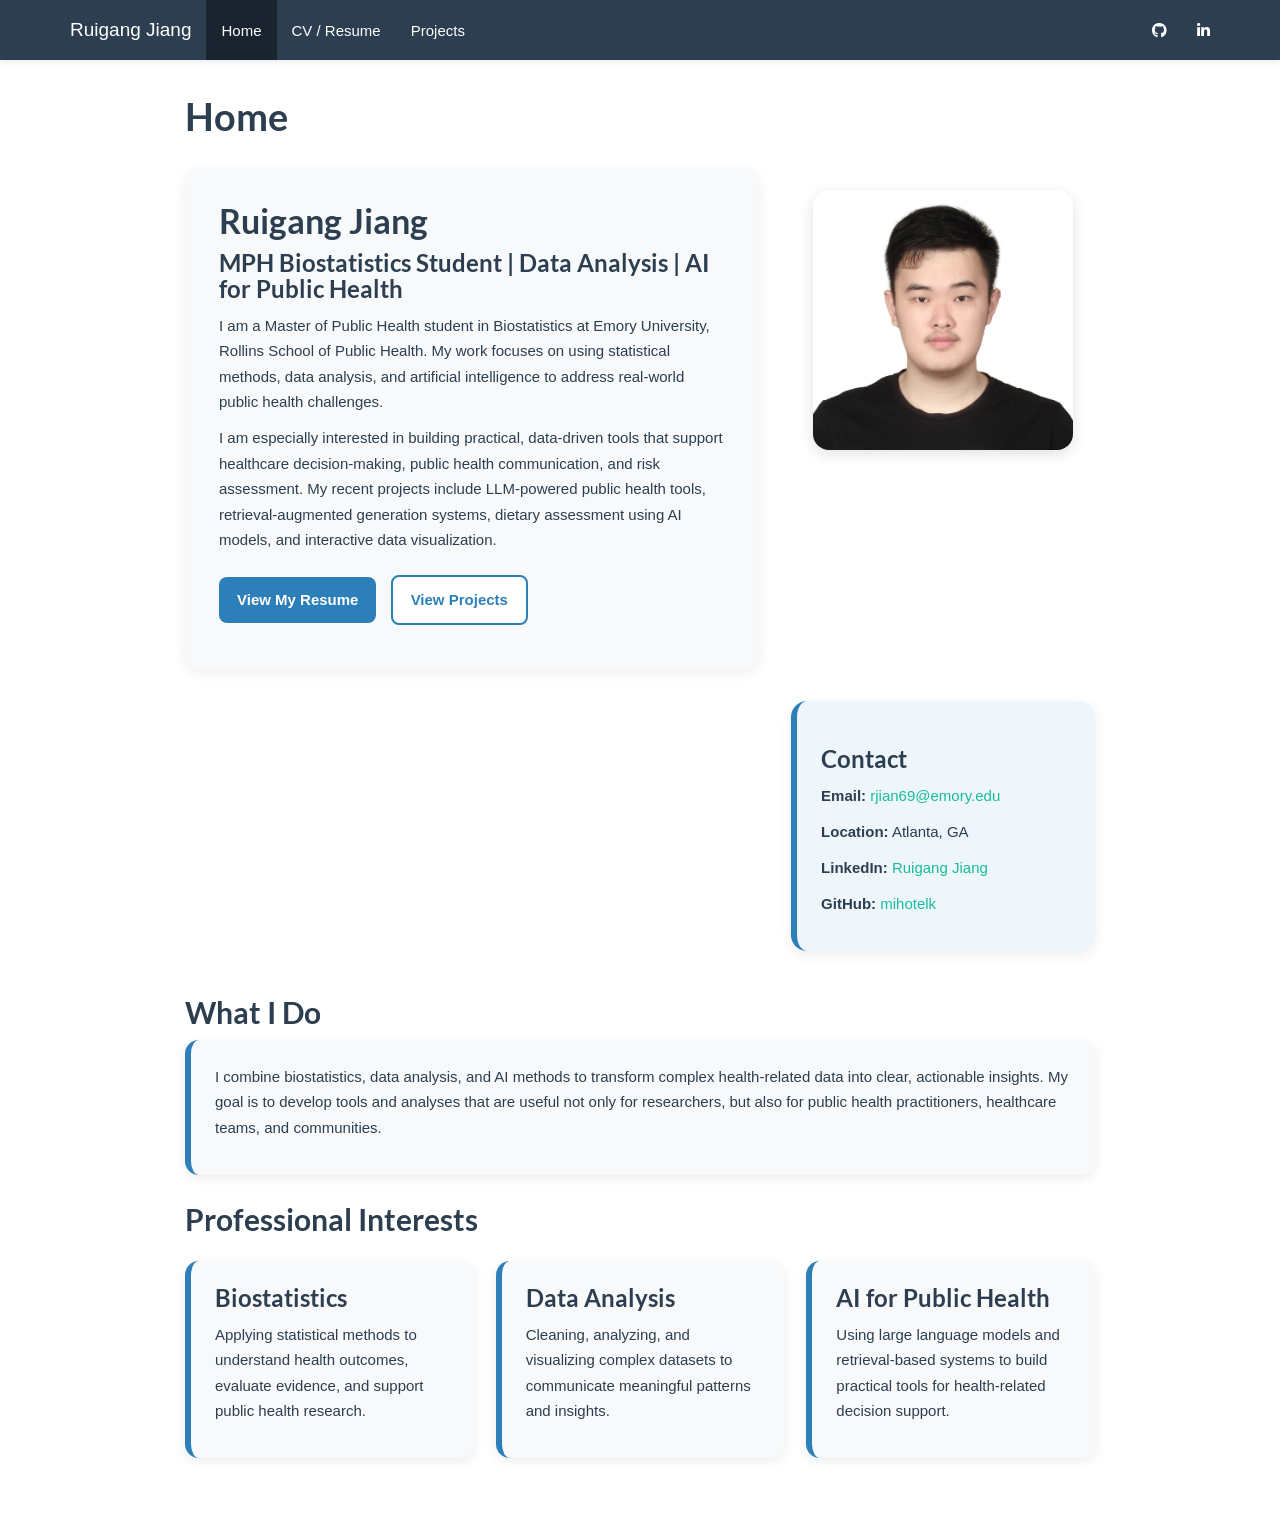
==== commit 1827257d: "modify website" ====
--- a/docs/index.html
+++ b/docs/index.html
@@ -290,15 +290,14 @@
 <h3>MPH Biostatistics Student | Data Analysis | AI for Public
 Health</h3>
 <p>I am a Master of Public Health student in Biostatistics at Emory
-University, Rollins School of Public Health. My academic and
-professional interests focus on data analysis, statistical programming,
-public health research, and the application of large language models in
-health-related projects.</p>
-<p>My recent work includes LLM-powered public health tools,
-retrieval-augmented generation systems, dietary assessment using AI
-models, and interactive data visualization. I am especially interested
-in using data-driven methods to support better decision-making in
-healthcare and public health.</p>
+University, Rollins School of Public Health. My work focuses on using
+statistical methods, data analysis, and artificial intelligence to
+address real-world public health challenges.</p>
+<p>I am especially interested in building practical, data-driven tools
+that support healthcare decision-making, public health communication,
+and risk assessment. My recent projects include LLM-powered public
+health tools, retrieval-augmented generation systems, dietary assessment
+using AI models, and interactive data visualization.</p>
 <p><a class="button-primary" href="resume.html">View My Resume</a>
 <a class="button-secondary" href="projects.html">View Projects</a></p>
 </div>
@@ -325,6 +324,18 @@
 <p>
 <strong>GitHub:</strong>
 <a href="https://github.com/mihotelk" target="_blank">mihotelk</a>
+</p>
+</div>
+</div>
+<div id="what-i-do" class="section level2">
+<h2>What I Do</h2>
+<div class="info-card">
+<p>
+I combine biostatistics, data analysis, and AI methods to transform
+complex health-related data into clear, actionable insights. My goal is
+to develop tools and analyses that are useful not only for researchers,
+but also for public health practitioners, healthcare teams, and
+communities.
 </p>
 </div>
 </div>
@@ -336,8 +347,8 @@
 Biostatistics
 </h3>
 <p>
-Statistical analysis, public health data interpretation, and applied
-research methods.
+Applying statistical methods to understand health outcomes, evaluate
+evidence, and support public health research.
 </p>
 </div>
 <div class="info-card">
@@ -345,8 +356,8 @@
 Data Analysis
 </h3>
 <p>
-Cleaning, analyzing, and visualizing complex datasets to generate
-practical insights.
+Cleaning, analyzing, and visualizing complex datasets to communicate
+meaningful patterns and insights.
 </p>
 </div>
 <div class="info-card">
@@ -354,8 +365,8 @@
 AI for Public Health
 </h3>
 <p>
-Using large language models and retrieval-based systems to support
-health-related applications.
+Using large language models and retrieval-based systems to build
+practical tools for health-related decision support.
 </p>
 </div>
 </div>
--- a/docs/styles.css
+++ b/docs/styles.css
@@ -62,10 +62,17 @@
   border-radius: 14px;
   border-left: 6px solid #2c7fb8;
   box-shadow: 0 3px 12px rgba(0, 0, 0, 0.08);
+  transition: transform 0.2s ease, box-shadow 0.2s ease;
 }
 
 .info-card {
   flex: 1;
+}
+
+.info-card:hover,
+.project-card:hover {
+  transform: translateY(-5px);
+  box-shadow: 0 7px 18px rgba(0, 0, 0, 0.12);
 }
 
 .project-card h3 {
@@ -82,6 +89,7 @@
   border-radius: 8px;
   text-decoration: none;
   font-weight: 600;
+  transition: transform 0.2s ease, background-color 0.2s ease;
 }
 
 .button-primary {
@@ -92,6 +100,7 @@
 .button-primary:hover {
   background-color: #1f5f8b;
   text-decoration: none;
+  transform: scale(1.04);
 }
 
 .button-secondary {
@@ -103,6 +112,7 @@
 .button-secondary:hover {
   background-color: #e6f2fa;
   text-decoration: none;
+  transform: scale(1.04);
 }
 
 .navbar {
@@ -120,7 +130,9 @@
   }
 
   .hero-text,
-  .hero-card {
+  .hero-card,
+  .hero-photo {
+    width: 100%;
     padding: 22px;
   }
 
@@ -131,4 +143,11 @@
   .hero-photo img {
     max-width: 220px;
   }
+
+  .button-primary,
+  .button-secondary {
+    display: block;
+    width: fit-content;
+    margin-bottom: 10px;
+  }
 }
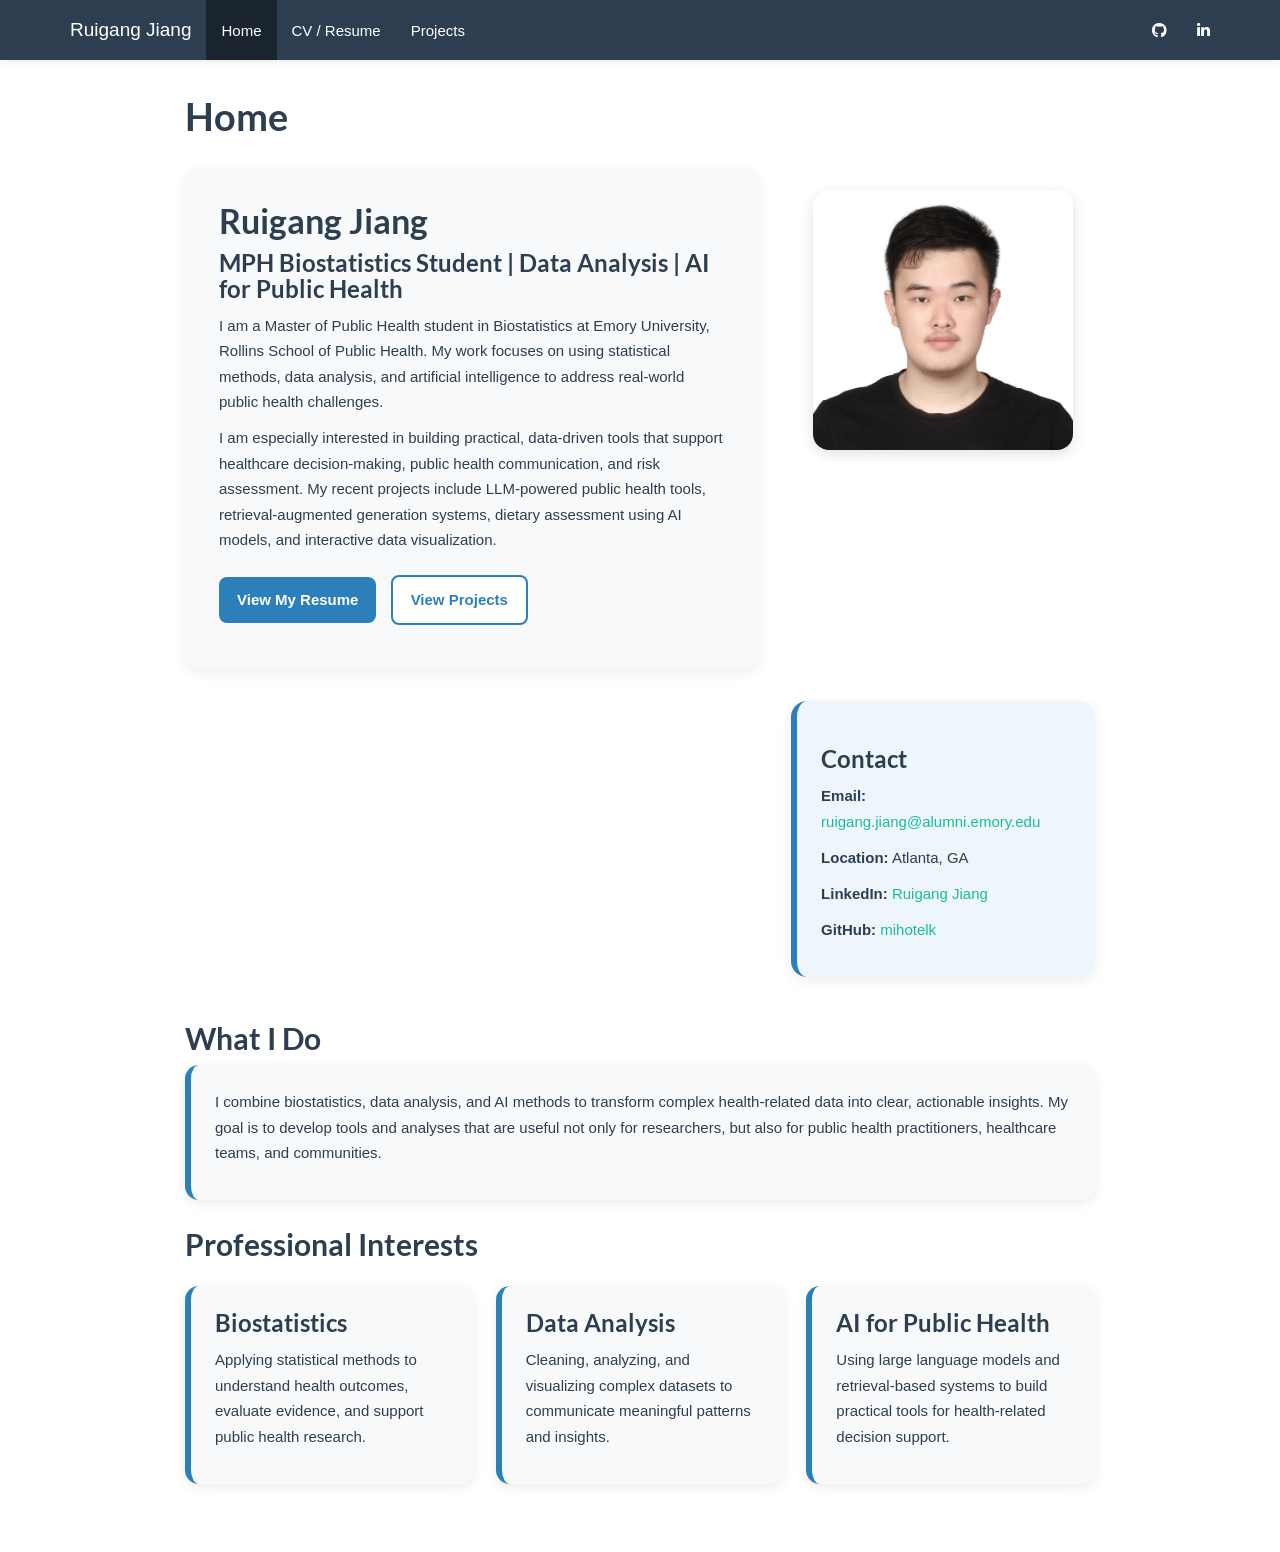
==== commit 0b90fb05: "change the email address" ====
--- a/docs/index.html
+++ b/docs/index.html
@@ -310,8 +310,8 @@
 Contact
 </h3>
 <p>
-<strong>Email:</strong> <a href="mailto:rjian69@emory.edu"
-class="email">rjian69@emory.edu</a>
+<strong>Email:</strong> <a href="mailto:ruigang.jiang@alumni.emory.edu"
+class="email">ruigang.jiang@alumni.emory.edu</a>
 </p>
 <p>
 <strong>Location:</strong> Atlanta, GA
